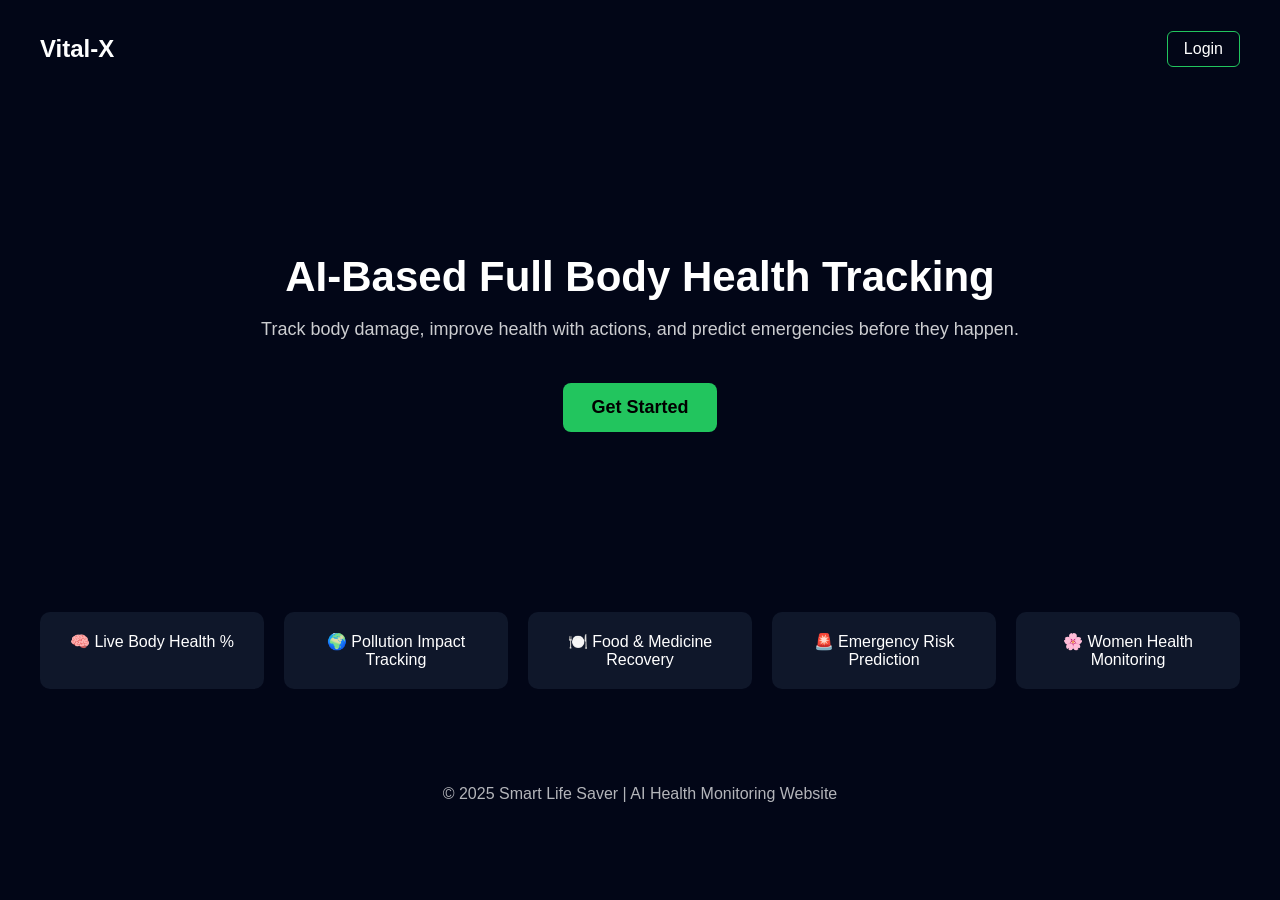
==== frontend/Index.html @ 6d6de203 "Structure" ====
<!DOCTYPE html>
<html lang="en">
<head>
    <meta charset="UTF-8">
    <title>VitalX</title>

    <!-- Global CSS -->
    <link rel="stylesheet" href="css/main.css">
    <!-- Landing Page CSS -->
    <link rel="stylesheet" href="landing/landing.css">
</head>
<body>

<!-- Navbar -->
<header class="navbar">
    <h2>Vital-X</h2>
    <a href="auth/login.html" class="btn">Login</a>
</header>

<!-- Hero Section -->
<section class="hero">
    <h1>AI-Based Full Body Health Tracking</h1>
    <p>
        Track body damage, improve health with actions,
        and predict emergencies before they happen.
    </p>

    <a href="auth/signup.html" class="btn-primary">
        Get Started
    </a>


</section>



<!-- Features Section -->
<section class="features">
    <div class="feature-card">🧠 Live Body Health %</div>
    <div class="feature-card">🌍 Pollution Impact Tracking</div>
    <div class="feature-card">🍽️ Food & Medicine Recovery</div>
    <div class="feature-card">🚨 Emergency Risk Prediction</div>
    <div class="feature-card">🌸 Women Health Monitoring</div>
</section>


<!-- Footer -->
<footer class="footer">
    <p>© 2025 Smart Life Saver | AI Health Monitoring Website</p>
</footer>

<!-- Landing JS -->
<script src="landing/landing.js"></script>
</body>
</html>
---- frontend/css/main.css ----
body {
    margin: 0;
    font-family: Arial, sans-serif;
    background: #020617;
    color: white;
}

a {
    text-decoration: none;
    color: white;
}

.navbar {
    display: flex;
    justify-content: space-between;
    align-items: center;
    padding: 15px 40px;
    background: #020617;
}

.btn {
    padding: 8px 16px;
    border: 1px solid #22c55e;
    border-radius: 6px;
}
---- frontend/landing/landing.css ----
/* Hero Section */
.hero {
    text-align: center;
    padding: 120px 20px;
}

.hero h1 {
    font-size: 42px;
    margin-bottom: 15px;
}

.hero p {
    font-size: 18px;
    opacity: 0.8;
}

/* Buttons */
.btn-primary {
    display: inline-block;
    margin-top: 25px;
    padding: 14px 28px;
    background: #22c55e;
    color: black;
    border-radius: 8px;
    font-size: 18px;
    font-weight: bold;
}

/* Features */
.features {
    display: grid;
    grid-template-columns: repeat(auto-fit, minmax(220px, 1fr));
    gap: 20px;
    padding: 60px 40px;
}

.feature-card {
    background: #0f172a;
    padding: 20px;
    text-align: center;
    border-radius: 10px;
    font-size: 16px;
}

/* Footer */
.footer {
    text-align: center;
    padding: 20px;
    background: #020617;
    opacity: 0.7;
}
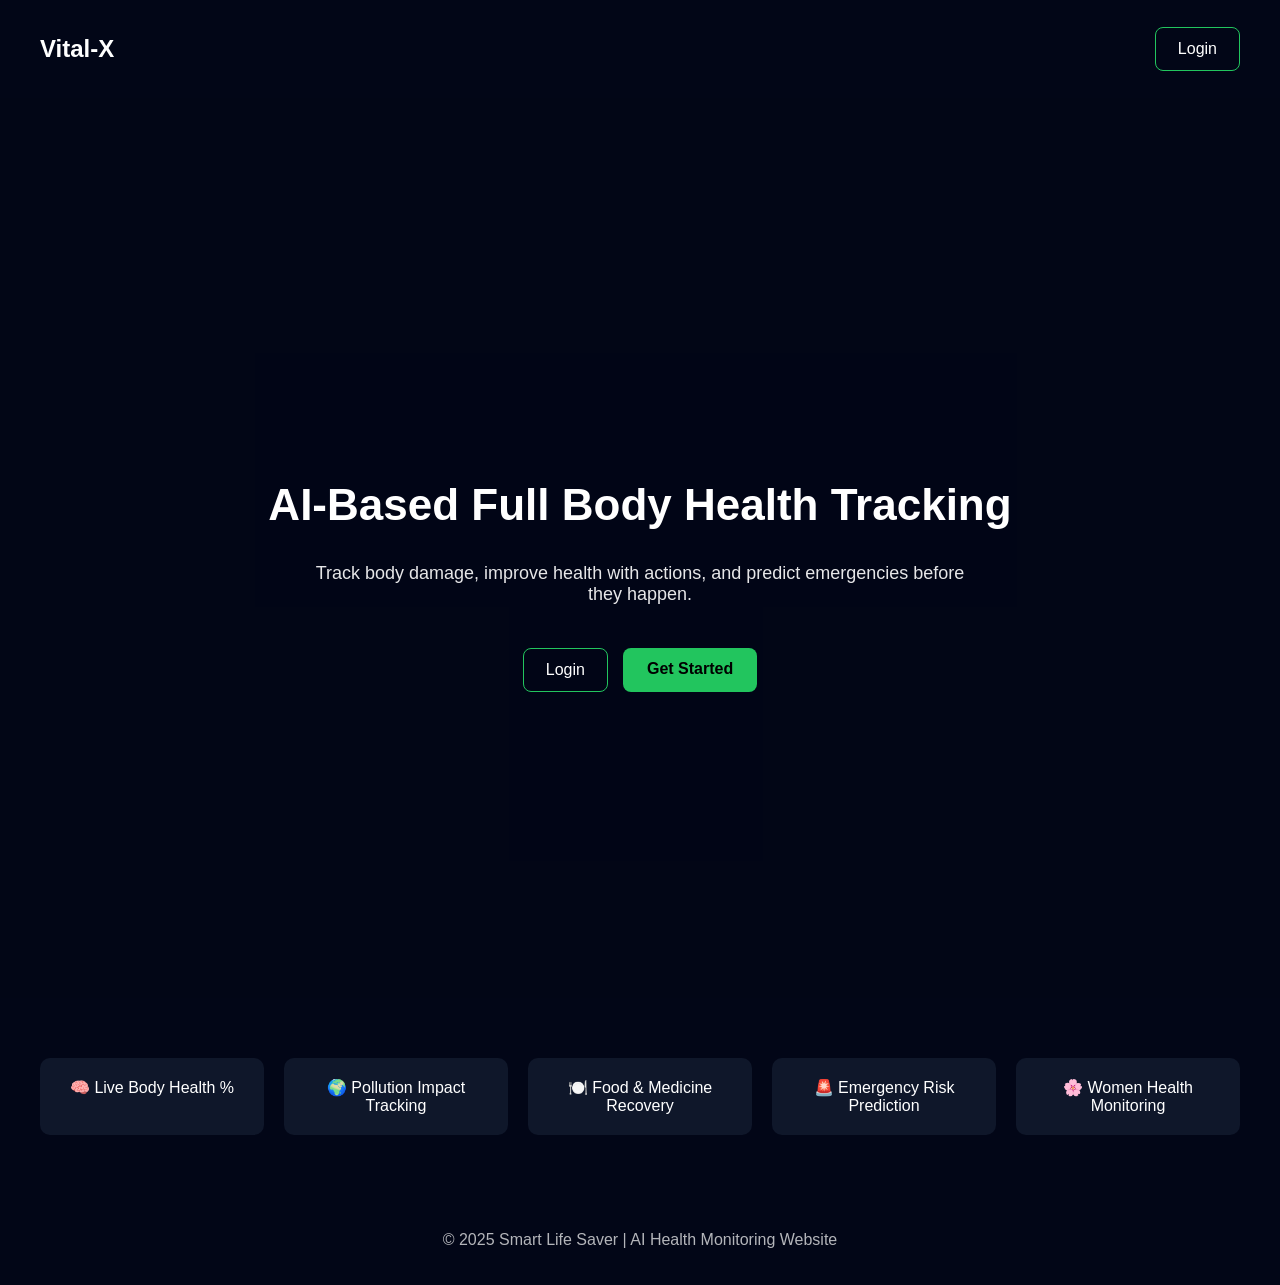
==== commit cc507c3a: "Landing Page" ====
--- a/frontend/Index.html
+++ b/frontend/Index.html
@@ -17,20 +17,32 @@
     <a href="auth/login.html" class="btn">Login</a>
 </header>
 
-<!-- Hero Section -->
-<section class="hero">
-    <h1>AI-Based Full Body Health Tracking</h1>
-    <p>
-        Track body damage, improve health with actions,
-        and predict emergencies before they happen.
-    </p>
+<!-- HERO SECTION WITH SPLINE -->
+<section class="hero-spline">
 
-    <a href="auth/signup.html" class="btn-primary">
-        Get Started
-    </a>
+    <!-- Spline Background -->
+    <iframe
+            class="spline-bg"
+            src="https://my.spline.design/visualicons-25cEmCKiCi3xwzirF8r3GmmT/"
+            frameborder="0">
+    </iframe>
 
+    <!-- Content on top -->
+    <div class="hero-content">
+        <h1>AI-Based Full Body Health Tracking</h1>
+        <p>
+            Track body damage, improve health with actions,
+            and predict emergencies before they happen.
+        </p>
+
+        <div class="hero-buttons">
+            <a href="auth/login.html" class="btn">Login</a>
+            <a href="auth/signup.html" class="btn-primary">Get Started</a>
+        </div>
+    </div>
 
 </section>
+
 
 
 
--- a/frontend/landing/landing.css
+++ b/frontend/landing/landing.css
@@ -1,30 +1,70 @@
-/* Hero Section */
-.hero {
-    text-align: center;
-    padding: 120px 20px;
+/* HERO SPLINE SECTION */
+.hero-spline {
+    position: relative;
+    width: 100%;
+    height: 100vh;
+    overflow: hidden;
 }
 
-.hero h1 {
-    font-size: 42px;
+/* Spline iframe */
+.spline-bg {
+    position: absolute;
+    inset: 0;
+    width: 100%;
+    height: 100%;
+    border: none;
+    z-index: 1;
+}
+
+/* Content overlay */
+.hero-content {
+    position: relative;
+    z-index: 2;
+    height: 100%;
+    display: flex;
+    flex-direction: column;
+    justify-content: center;
+    align-items: center;
+    text-align: center;
+    padding: 20px;
+
+    /* Dark overlay for readability */
+    background: rgba(2, 6, 23, 0.55);
+}
+
+.hero-content h1 {
+    font-size: 44px;
     margin-bottom: 15px;
 }
 
-.hero p {
+.hero-content p {
     font-size: 18px;
-    opacity: 0.8;
+    max-width: 650px;
+    opacity: 0.9;
+}
+
+.hero-buttons {
+    margin-top: 25px;
+    display: flex;
+    gap: 15px;
 }
 
 /* Buttons */
+.btn {
+    padding: 12px 22px;
+    border: 1px solid #22c55e;
+    border-radius: 8px;
+    color: white;
+}
+
 .btn-primary {
-    display: inline-block;
-    margin-top: 25px;
-    padding: 14px 28px;
+    padding: 12px 24px;
     background: #22c55e;
     color: black;
     border-radius: 8px;
-    font-size: 18px;
     font-weight: bold;
 }
+
 
 /* Features */
 .features {
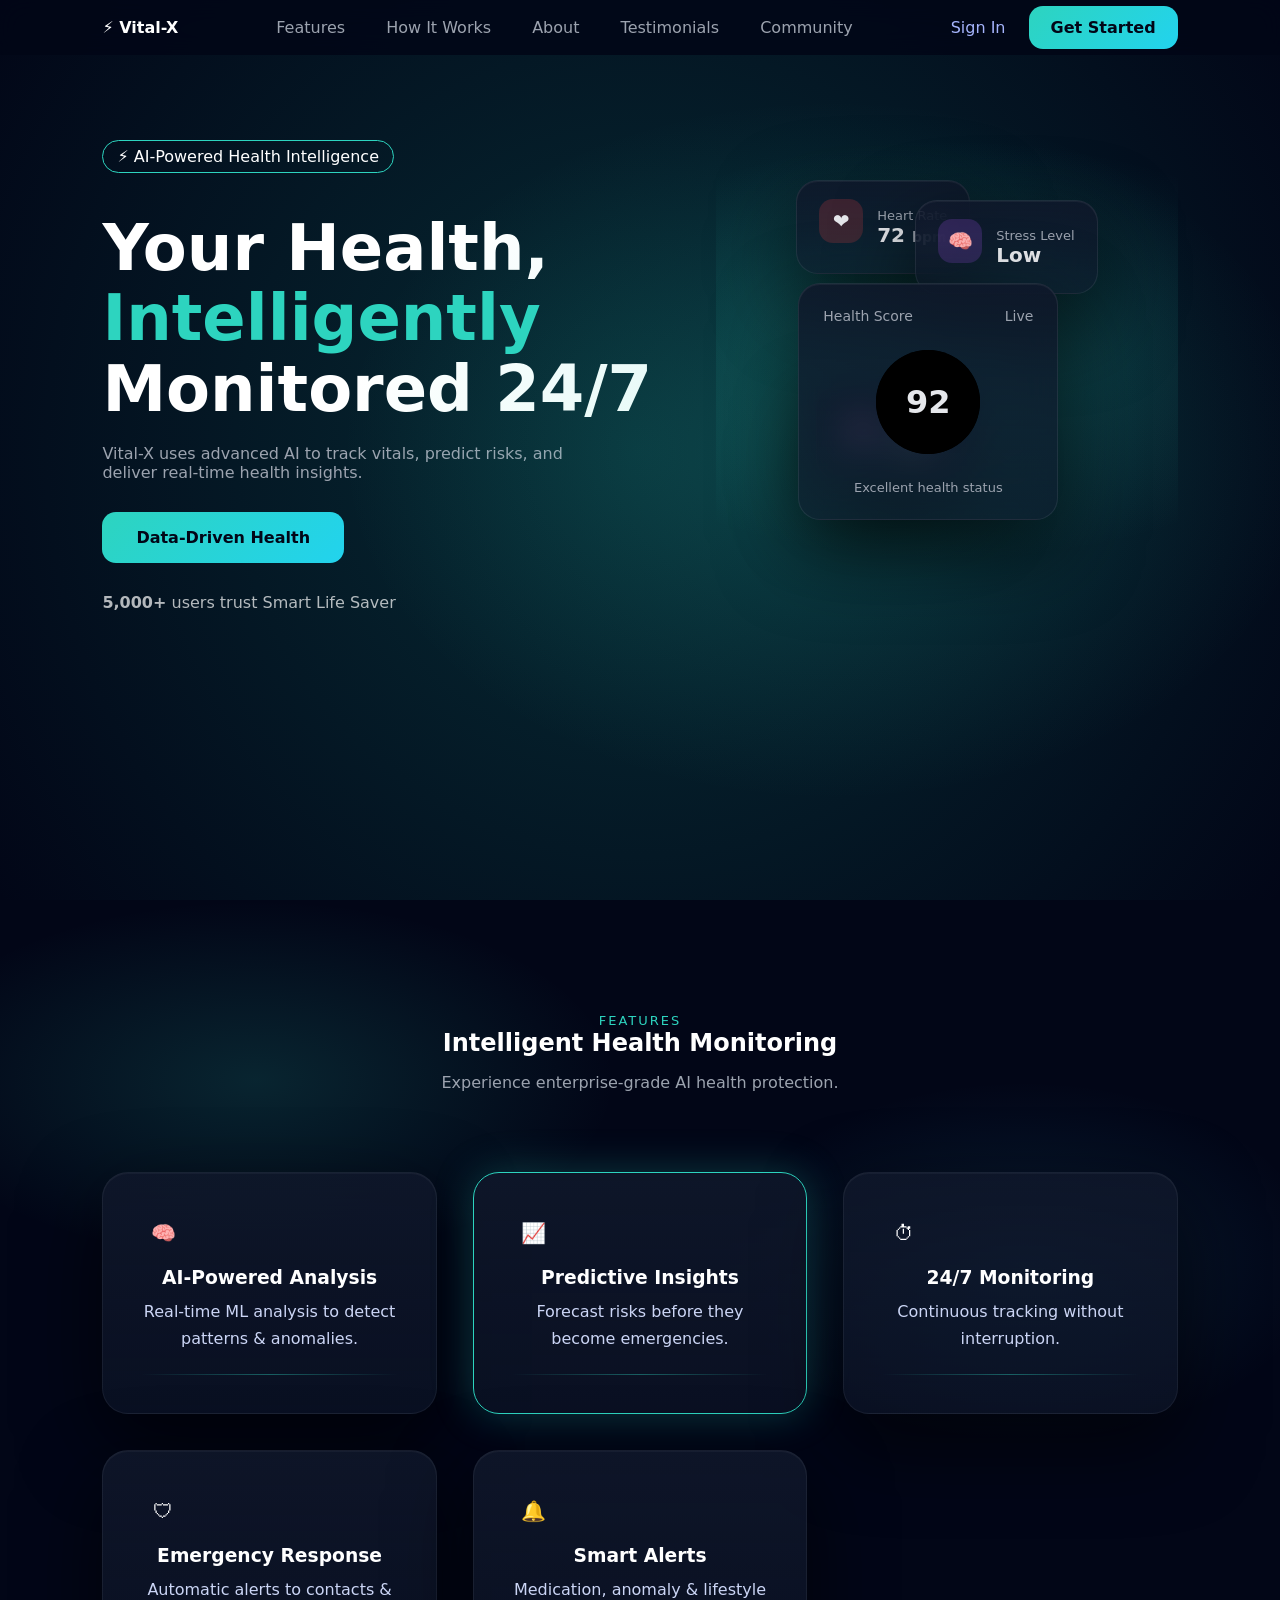
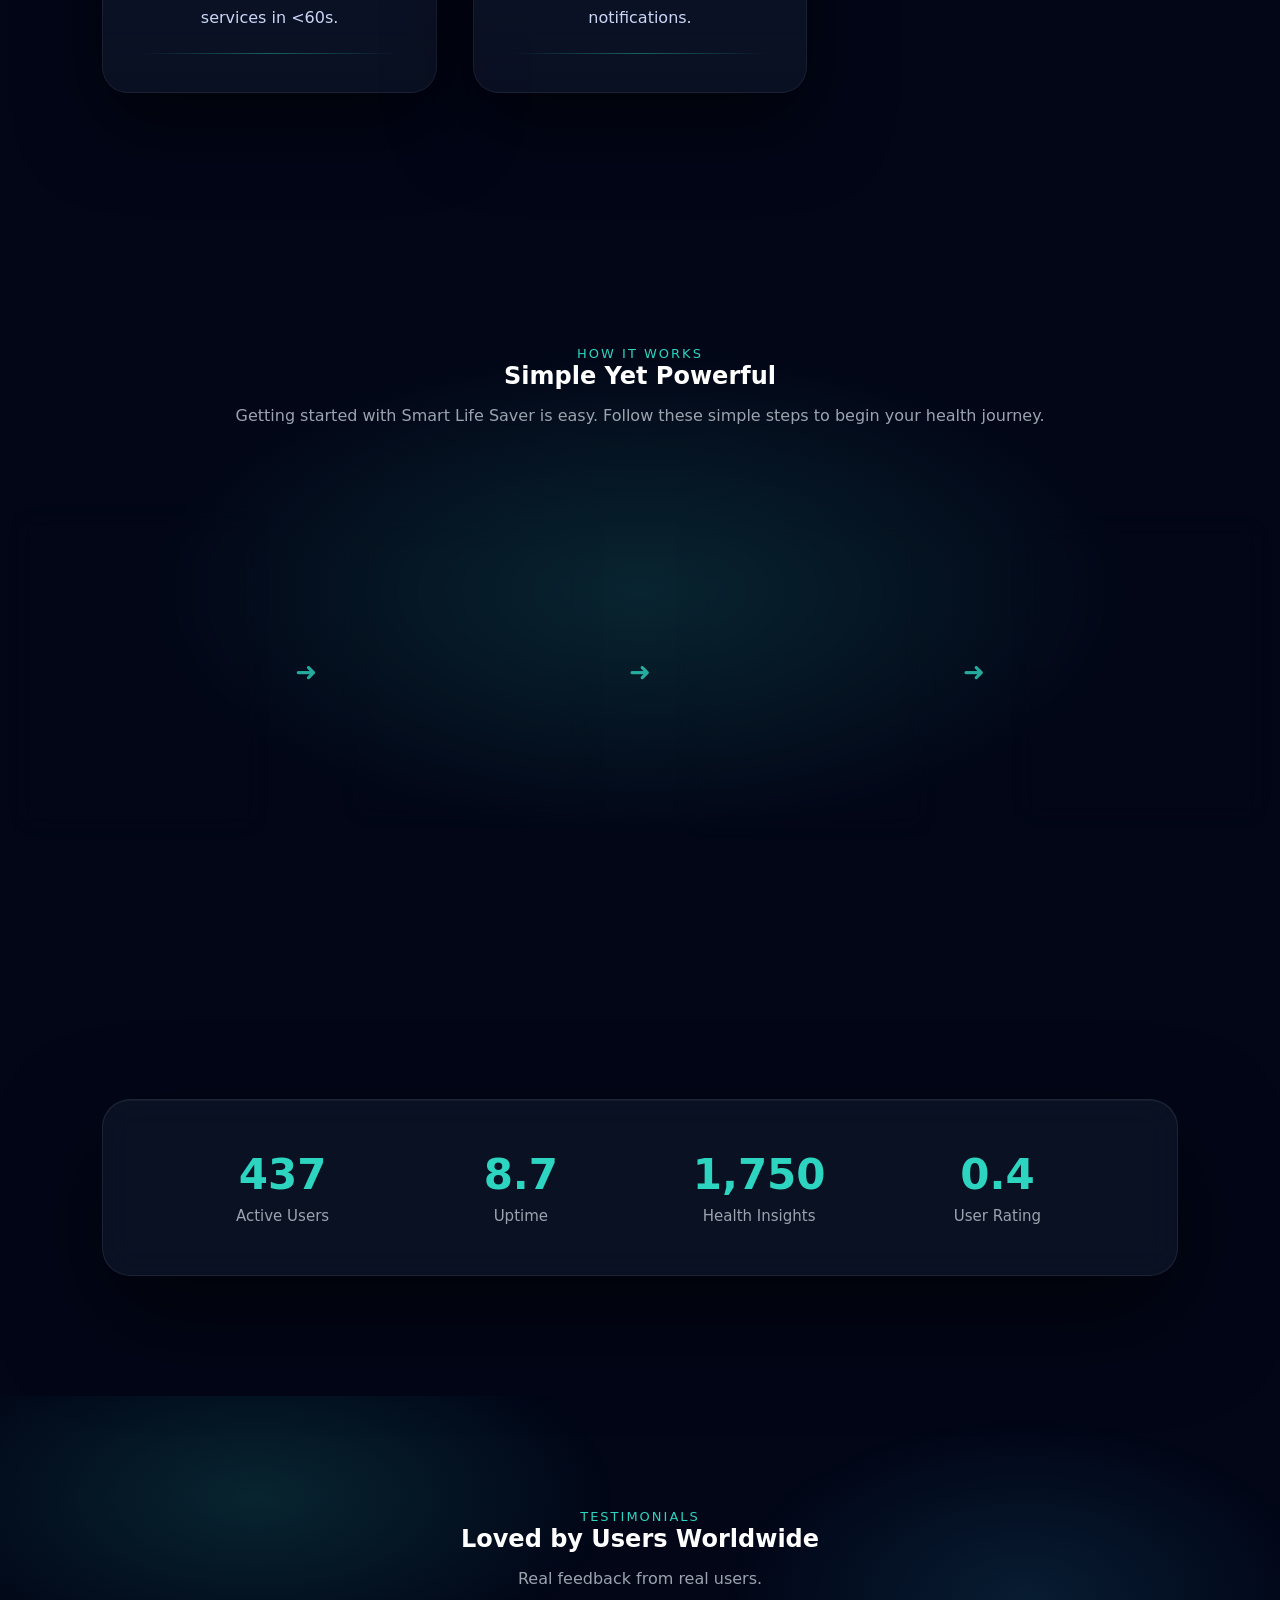
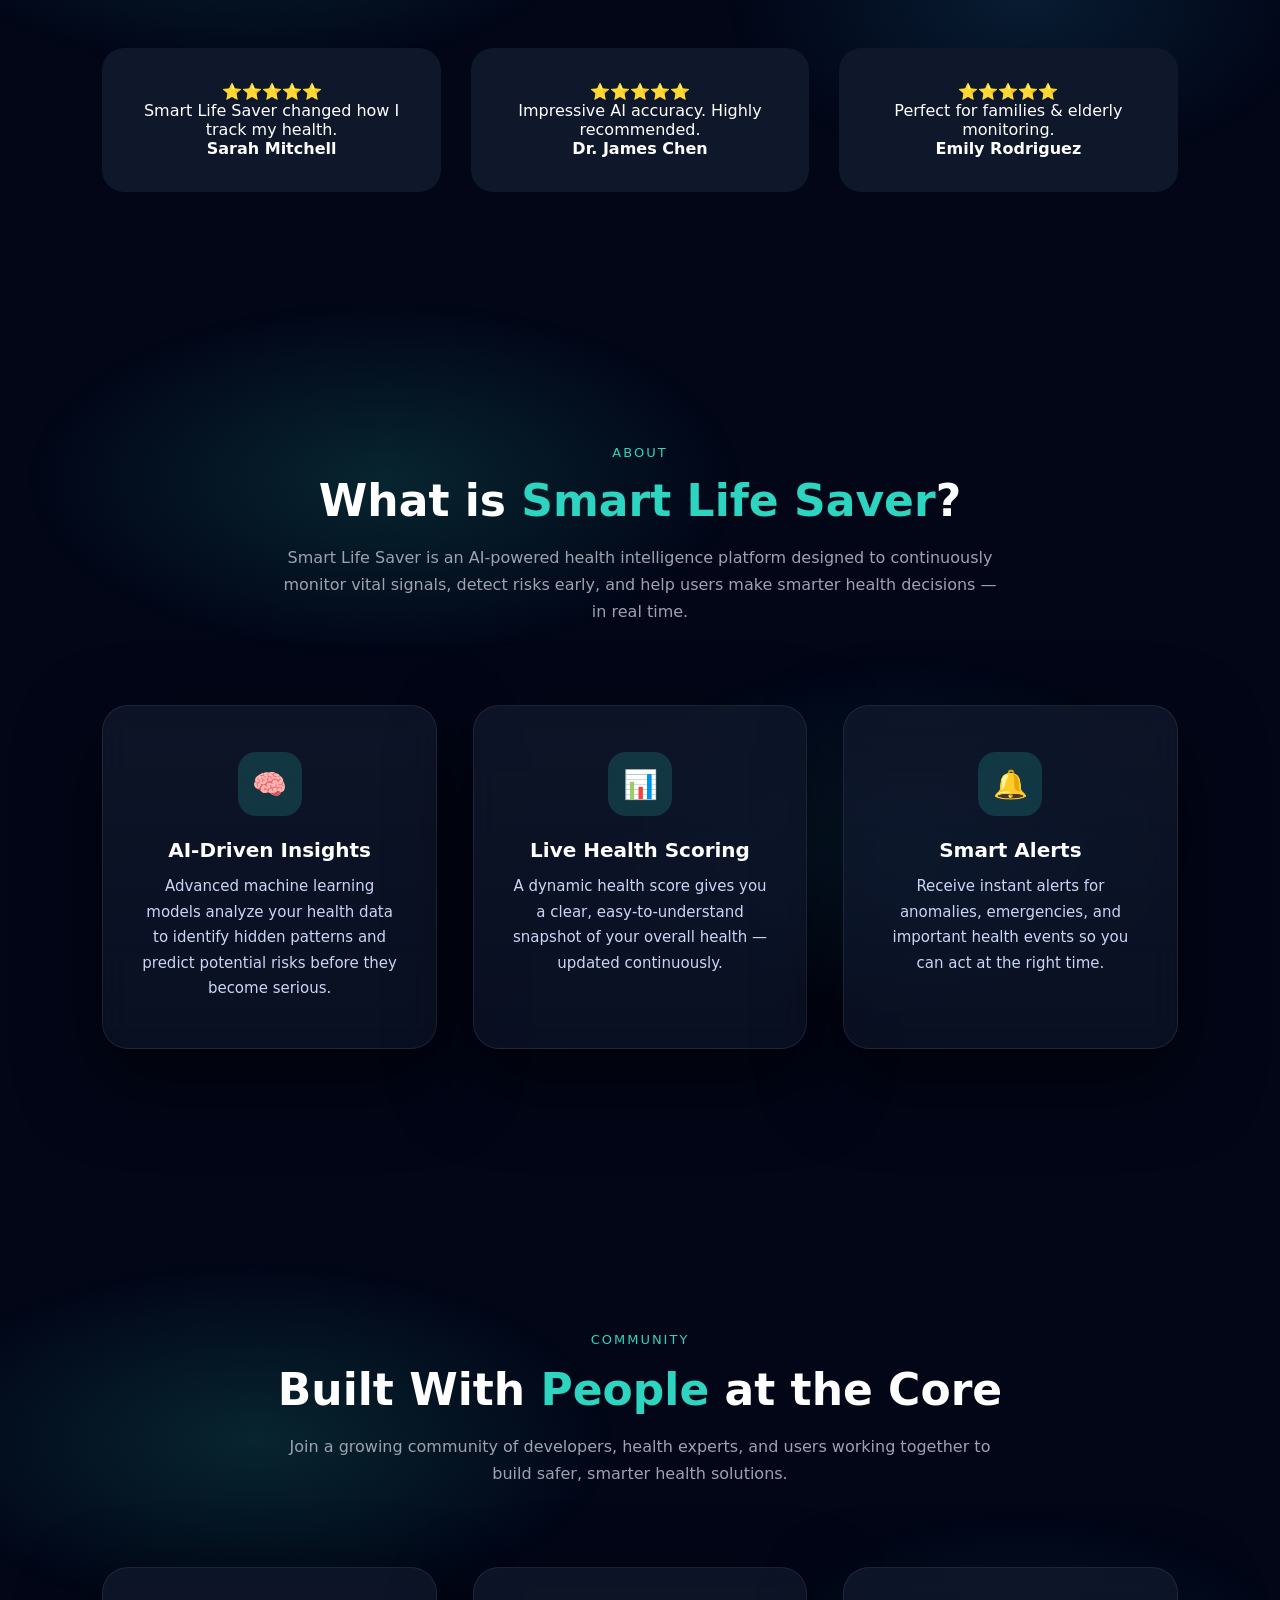
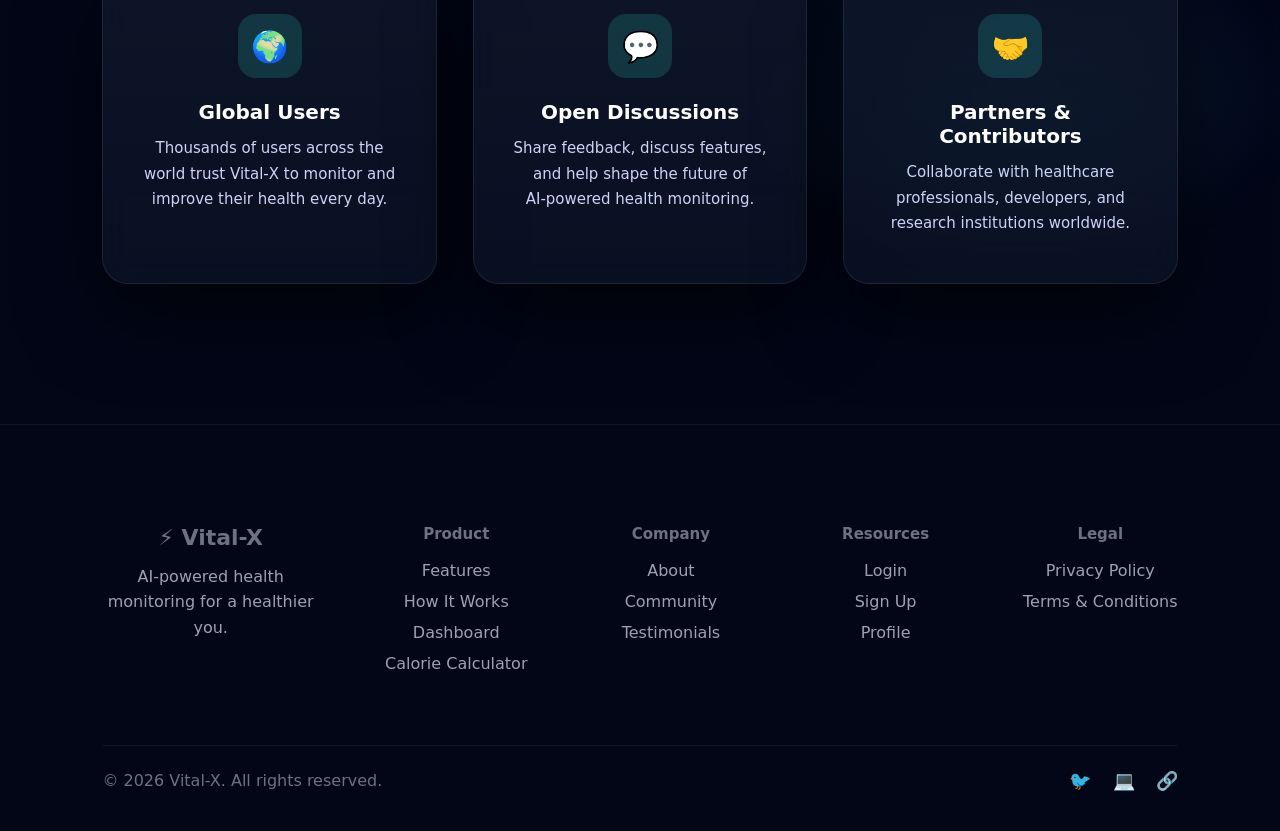
==== commit 3c2017af: "Updated Landing Page" ====
--- a/frontend/Index.html
+++ b/frontend/Index.html
@@ -1,67 +1,438 @@
 <!DOCTYPE html>
 <html lang="en">
 <head>
-    <meta charset="UTF-8">
-    <title>VitalX</title>
-
-    <!-- Global CSS -->
-    <link rel="stylesheet" href="css/main.css">
-    <!-- Landing Page CSS -->
-    <link rel="stylesheet" href="landing/landing.css">
+    <meta charset="UTF-8" />
+    <title>Smart Life Saver – Intelligent Health Monitoring</title>
+    <meta name="viewport" content="width=device-width, initial-scale=1.0" />
+    <link rel="stylesheet" href="landing/landing.css" />
 </head>
 <body>
 
-<!-- Navbar -->
+<!-- NAVBAR -->
 <header class="navbar">
-    <h2>Vital-X</h2>
-    <a href="auth/login.html" class="btn">Login</a>
+    <div class="nav-left">
+        <div class="logo">⚡ Vital-X</div>
+    </div>
+
+    <nav class="nav-center">
+        <a href="#features">Features</a>
+        <a href="#how">How It Works</a>
+        <a href="#about">About</a>
+        <a href="#testimonials">Testimonials</a>
+        <a href="#community">Community</a>
+    </nav>
+
+
+    <div class="nav-right">
+        <a href="auth/login.html" class="signin">Sign In</a>
+        <a href="/Smart-Life-Saver/frontend/auth/signup.html"
+           class="btn primary">
+            Get Started
+        </a>
+
+    </div>
 </header>
 
-<!-- HERO SECTION WITH SPLINE -->
-<section class="hero-spline">
-
-    <!-- Spline Background -->
-    <iframe
-            class="spline-bg"
-            src="https://my.spline.design/visualicons-25cEmCKiCi3xwzirF8r3GmmT/"
-            frameborder="0">
-    </iframe>
-
-    <!-- Content on top -->
-    <div class="hero-content">
-        <h1>AI-Based Full Body Health Tracking</h1>
+<!-- HERO -->
+<!-- HERO -->
+<section class="hero">
+
+    <!-- LEFT -->
+    <div class="hero-left">
+        <span class="pill">⚡ AI‑Powered Health Intelligence</span>
+
+        <h1>
+            Your Health,<br>
+            <span>Intelligently</span><br>
+            Monitored 24/7
+        </h1>
+
         <p>
-            Track body damage, improve health with actions,
-            and predict emergencies before they happen.
+            Vital-X uses advanced AI to track vitals,
+            predict risks, and deliver real‑time health insights.
         </p>
 
-        <div class="hero-buttons">
-            <a href="auth/login.html" class="btn">Login</a>
-            <a href="auth/signup.html" class="btn-primary">Get Started</a>
-        </div>
-    </div>
-
-</section>
-
-
-
-
-<!-- Features Section -->
-<section class="features">
-    <div class="feature-card">🧠 Live Body Health %</div>
-    <div class="feature-card">🌍 Pollution Impact Tracking</div>
-    <div class="feature-card">🍽️ Food & Medicine Recovery</div>
-    <div class="feature-card">🚨 Emergency Risk Prediction</div>
-    <div class="feature-card">🌸 Women Health Monitoring</div>
-</section>
-
-
-<!-- Footer -->
+        <div class="hero-cta">
+            <a href="/auth/signup.html"
+               class="btn primary big">
+                Data‑Driven Health
+            </a>
+        </div>
+
+        <div class="trust">
+            <strong>5,000+</strong> users trust Smart Life Saver
+        </div>
+    </div>
+
+    <!-- RIGHT -->
+    <div class="hero-right">
+        <div class="hero-visual">
+
+            <div class="health-cluster">
+
+                <!-- Heart -->
+                <div class="glass-card small heart draggable">
+                    <div class="icon heart">❤️</div>
+                    <div>
+                        <p class="label">Heart Rate</p>
+                        <h3>72 <span>bpm</span></h3>
+                    </div>
+                </div>
+
+                <!-- Stress -->
+                <div class="glass-card small stress draggable">
+                    <div class="icon brain">🧠</div>
+                    <div>
+                        <p class="label">Stress Level</p>
+                        <h3>Low</h3>
+                    </div>
+                </div>
+
+                <!-- SpO2 -->
+                <div class="glass-card small spo2 draggable">
+                    <div class="icon wave">💓</div>
+                    <div>
+                        <p class="label">SpO2</p>
+                        <h3>98 <span>%</span></h3>
+                    </div>
+                </div>
+
+                <!-- Score -->
+                <div class="glass-card large score draggable">
+                    <div class="score-header">
+                        <span>Health Score</span>
+                        <span class="live">Live</span>
+                    </div>
+
+                    <div class="ring-wrapper">
+                        <svg viewBox="0 0 120 120">
+                            <circle cx="60" cy="60" r="52" />
+                            <circle cx="60" cy="60" r="52" class="progress" />
+                        </svg>
+                        <div class="ring-text">92</div>
+                    </div>
+
+                    <p class="status">Excellent health status</p>
+                </div>
+
+            </div>
+        </div>
+    </div>
+
+</section>
+<!-- FEATURES -->
+<section class="section" id="features">
+    <span class="section-tag">FEATURES</span>
+    <h2>Intelligent Health Monitoring</h2>
+    <p class="section-sub">
+        Experience enterprise‑grade AI health protection.
+    </p>
+
+    <div class="features-grid">
+        <div class="feature-card">
+            <div class="icon">🧠</div>
+            <h3>AI‑Powered Analysis</h3>
+            <p>Real‑time ML analysis to detect patterns & anomalies.</p>
+        </div>
+
+        <div class="feature-card highlight">
+            <div class="icon">📈</div>
+            <h3>Predictive Insights</h3>
+            <p>Forecast risks before they become emergencies.</p>
+        </div>
+
+        <div class="feature-card">
+            <div class="icon">⏱</div>
+            <h3>24/7 Monitoring</h3>
+            <p>Continuous tracking without interruption.</p>
+        </div>
+
+        <div class="feature-card wide">
+            <div class="icon">🛡</div>
+            <h3>Emergency Response</h3>
+            <p>Automatic alerts to contacts & services in &lt;60s.</p>
+        </div>
+
+        <div class="feature-card wide">
+            <div class="icon">🔔</div>
+            <h3>Smart Alerts</h3>
+            <p>Medication, anomaly & lifestyle notifications.</p>
+        </div>
+    </div>
+</section>
+
+<!-- HOW IT WORKS -->
+<section class="how-it-works" id="how">
+    <span class="section-tag">HOW IT WORKS</span>
+    <h2>Simple Yet Powerful</h2>
+    <p class="section-sub">
+        Getting started with Smart Life Saver is easy.
+        Follow these simple steps to begin your health journey.
+    </p>
+
+    <div class="steps-container">
+
+        <!-- STEP 1 -->
+        <div class="step-card">
+            <div class="step-number">01</div>
+            <div class="step-icon">⌚</div>
+            <h3>Connect Your Devices</h3>
+            <p>
+                Link your smartwatch, fitness tracker, or any compatible
+                health device to start collecting real‑time health data.
+            </p>
+        </div>
+
+        <!-- STEP 2 -->
+        <div class="step-arrow">➜</div>
+
+        <div class="step-card">
+            <div class="step-number">02</div>
+            <div class="step-icon">🧠</div>
+            <h3>AI Analyzes Data</h3>
+            <p>
+                Our AI processes your health metrics continuously,
+                identifying patterns, anomalies, and potential risks.
+            </p>
+        </div>
+
+        <!-- STEP 3 -->
+        <div class="step-arrow">➜</div>
+
+        <div class="step-card">
+            <div class="step-number">03</div>
+            <div class="step-icon">📊</div>
+            <h3>Get Personalized Insights</h3>
+            <p>
+                Receive tailored recommendations, scores, and actionable
+                insights based on your unique health profile.
+            </p>
+        </div>
+
+        <!-- STEP 4 -->
+        <div class="step-arrow">➜</div>
+
+        <div class="step-card">
+            <div class="step-number">04</div>
+            <div class="step-icon">🔔</div>
+            <h3>Stay Informed</h3>
+            <p>
+                Get instant alerts for anomalies, emergency triggers,
+                medication reminders, and regular health reports.
+            </p>
+        </div>
+
+    </div>
+</section>
+
+<!-- STATS SECTION -->
+<section class="stats-section">
+    <div class="stats-glass">
+
+        <div class="stat-item">
+            <h3 data-count="5000">0</h3>
+            <p>Active Users</p>
+        </div>
+
+        <div class="stat-item">
+            <h3 data-count="99.9">0</h3>
+            <p>Uptime</p>
+        </div>
+
+        <div class="stat-item">
+            <h3 data-count="20000">0</h3>
+            <p>Health Insights</p>
+        </div>
+
+        <div class="stat-item">
+            <h3 data-count="4.6">0</h3>
+            <p>User Rating</p>
+        </div>
+
+    </div>
+</section>
+
+
+<!-- TESTIMONIALS -->
+<section class="section" id="testimonials">
+    <span class="section-tag">TESTIMONIALS</span>
+    <h2>Loved by Users Worldwide</h2>
+    <p class="section-sub">
+        Real feedback from real users.
+    </p>
+
+    <div class="testimonial-grid">
+        <div class="testimonial">
+            ⭐⭐⭐⭐⭐
+            <p>Smart Life Saver changed how I track my health.</p>
+            <b>Sarah Mitchell</b>
+        </div>
+
+        <div class="testimonial">
+            ⭐⭐⭐⭐⭐
+            <p>Impressive AI accuracy. Highly recommended.</p>
+            <b>Dr. James Chen</b>
+        </div>
+
+        <div class="testimonial">
+            ⭐⭐⭐⭐⭐
+            <p>Perfect for families & elderly monitoring.</p>
+            <b>Emily Rodriguez</b>
+        </div>
+    </div>
+</section>
+
+<section class="about-section" id="about">
+
+    <span class="section-tag">ABOUT</span>
+    <h2>
+        What is <span>Smart Life Saver</span>?
+    </h2>
+
+    <p class="about-intro">
+        Smart Life Saver is an AI‑powered health intelligence platform designed to
+        continuously monitor vital signals, detect risks early, and help users
+        make smarter health decisions — in real time.
+    </p>
+
+    <div class="about-grid">
+
+        <div class="about-card">
+            <div class="about-icon">🧠</div>
+            <h3>AI‑Driven Insights</h3>
+            <p>
+                Advanced machine learning models analyze your health data to identify
+                hidden patterns and predict potential risks before they become serious.
+            </p>
+        </div>
+
+        <div class="about-card">
+            <div class="about-icon">📊</div>
+            <h3>Live Health Scoring</h3>
+            <p>
+                A dynamic health score gives you a clear, easy‑to‑understand snapshot
+                of your overall health — updated continuously.
+            </p>
+        </div>
+
+        <div class="about-card">
+            <div class="about-icon">🔔</div>
+            <h3>Smart Alerts</h3>
+            <p>
+                Receive instant alerts for anomalies, emergencies, and important
+                health events so you can act at the right time.
+            </p>
+        </div>
+
+    </div>
+
+</section>
+
+<section class="community-section" id="community">
+
+    <span class="section-tag">COMMUNITY</span>
+    <h2>
+        Built With <span>People</span> at the Core
+    </h2>
+
+    <p class="community-intro">
+        Join a growing community of developers, health experts, and users
+        working together to build safer, smarter health solutions.
+    </p>
+
+    <div class="community-grid">
+
+        <div class="community-card">
+            <div class="community-icon">🌍</div>
+            <h3>Global Users</h3>
+            <p>
+                Thousands of users across the world trust Vital‑X to monitor
+                and improve their health every day.
+            </p>
+        </div>
+
+        <div class="community-card">
+            <div class="community-icon">💬</div>
+            <h3>Open Discussions</h3>
+            <p>
+                Share feedback, discuss features, and help shape the future
+                of AI‑powered health monitoring.
+            </p>
+        </div>
+
+        <div class="community-card">
+            <div class="community-icon">🤝</div>
+            <h3>Partners & Contributors</h3>
+            <p>
+                Collaborate with healthcare professionals, developers,
+                and research institutions worldwide.
+            </p>
+        </div>
+
+    </div>
+
+</section>
+
+
 <footer class="footer">
-    <p>© 2025 Smart Life Saver | AI Health Monitoring Website</p>
+
+    <div class="footer-grid">
+
+        <!-- BRAND -->
+        <div class="footer-brand">
+            <div class="footer-logo">⚡ Vital-X</div>
+            <p>
+                AI‑powered health monitoring for a healthier you.
+            </p>
+        </div>
+
+        <!-- PRODUCT -->
+        <div class="footer-col">
+            <h4>Product</h4>
+            <a href="#features">Features</a>
+            <a href="#how">How It Works</a>
+            <a href="dashboard.html">Dashboard</a>
+            <a href="calorie-calculator.html">Calorie Calculator</a>
+        </div>
+
+        <!-- COMPANY -->
+        <div class="footer-col">
+            <h4>Company</h4>
+            <a href="#about">About</a>
+            <a href="#community">Community</a>
+            <a href="#testimonials">Testimonials</a>
+        </div>
+
+        <!-- RESOURCES -->
+        <div class="footer-col">
+            <h4>Resources</h4>
+            <a href="auth/login.html">Login</a>
+            <a href="auth/signup.html">Sign Up</a>
+            <a href="profile.html">Profile</a>
+        </div>
+
+        <!-- LEGAL -->
+        <div class="footer-col">
+            <h4>Legal</h4>
+            <a href="#">Privacy Policy</a>
+            <a href="#">Terms & Conditions</a>
+        </div>
+
+    </div>
+
+    <div class="footer-bottom">
+        <span>© 2026 Vital-X. All rights reserved.</span>
+
+        <div class="socials">
+            <a href="#">🐦</a>
+            <a href="#">💻</a>
+            <a href="#">🔗</a>
+        </div>
+    </div>
+
 </footer>
 
-<!-- Landing JS -->
+
 <script src="landing/landing.js"></script>
 </body>
-</html>+</html>
--- a/frontend/landing/landing.css
+++ b/frontend/landing/landing.css
@@ -1,91 +1,911 @@
-/* HERO SPLINE SECTION */
-.hero-spline {
-    position: relative;
-    width: 100%;
-    height: 100vh;
+* { margin:0; padding:0; box-sizing:border-box; font-family:Inter, system-ui; }
+body { background:#020617; color:#fff; }
+
+/* NAVBAR */
+.navbar {
+    position:fixed; top:0; width:100%;
+    display:flex; justify-content:space-between; align-items:center;
+    padding:18px 8%;
+    background:rgba(2,6,23,.85);
+    backdrop-filter:blur(12px);
+    z-index:100;
+}
+.logo { font-weight:700; }
+.nav-center a {
+    margin:0 18px; color:#9ca3af; text-decoration:none;
+}
+.nav-center a:hover { color:#2dd4bf; }
+.signin { color:#a5b4fc; margin-right:18px; text-decoration:none; }
+
+.btn {
+    padding:12px 22px;
+    border-radius:14px;
+    text-decoration:none;
+    font-weight:600;
+}
+.btn.primary {
+    background:linear-gradient(135deg,#2dd4bf,#22d3ee);
+    color:#020617;
+}
+.btn.ghost {
+    border:1px solid #2dd4bf;
+    color:#2dd4bf;
+}
+.btn.big { padding:16px 34px; }
+
+/* HERO */
+.hero {
+    min-height:100vh;
+    padding:140px 8% 80px;
+    display:grid;
+    grid-template-columns:1.2fr 1fr;
+    gap:60px;
+    background:radial-gradient(circle at center,#0f766e55,transparent);
+}
+.pill {
+    display:inline-block;
+    padding:6px 14px;
+    border:1px solid #2dd4bf;
+    border-radius:999px;
+    margin-bottom:20px;
+}
+.hero h1 {
+    font-size:64px;
+    line-height:1.1;
+    margin:20px 0;
+}
+.hero h1 span { color:#2dd4bf; }
+.hero p { color:#9ca3af; max-width:520px; }
+.hero-cta { margin:30px 0; display:flex; gap:18px; }
+.trust { opacity:.7; }
+
+/* FLOAT CARDS */
+.hero-right { position:relative; }
+.float-card {
+    position:absolute;
+    background:#0f172a;
+    padding:18px 22px;
+    border-radius:18px;
+    box-shadow:0 30px 80px rgba(0,0,0,.6);
+}
+.heart { top:40px; left:40px; }
+.stress { top:160px; right:20px; }
+.score {
+    bottom:40px; right:80px;
+    text-align:center;
+}
+.ring {
+    width:90px; height:90px;
+    border-radius:50%;
+    border:6px solid #2dd4bf;
+    display:flex; align-items:center; justify-content:center;
+    margin:12px auto;
+    font-size:26px;
+}
+
+/* SECTIONS */
+.section { padding:140px 8%; text-align:center; }
+.section-tag { color:#2dd4bf; letter-spacing:2px; font-size:13px; }
+.section-sub { color:#9ca3af; margin:16px 0 60px; }
+.section.dark { background:#020617; }
+
+/* FEATURES */
+.features-grid {
+    display: grid;
+    grid-template-columns: repeat(3, 1fr);
+    gap: 36px;
+    margin-top: 80px;
+}
+
+.feature-card {
+    background: linear-gradient(
+            180deg,
+            rgba(15,23,42,0.9),
+            rgba(15,23,42,0.6)
+    );
+    padding: 38px;
+    border-radius: 26px;
+    border: 1px solid rgba(255,255,255,0.06);
+    box-shadow:
+            0 30px 80px rgba(0,0,0,0.6),
+            inset 0 1px 0 rgba(255,255,255,0.04);
+}
+
+.feature-card p {
+    margin-top: 10px;
+    line-height: 1.7;
+    color: #cbd5f5;
+}
+.feature-card::after {
+    content: "";
+    display: block;
+    height: 1px;
+    margin-top: 22px;
+    background: linear-gradient(
+            to right,
+            transparent,
+            rgba(45,212,191,0.4),
+            transparent
+    );
+}
+
+.feature-card.highlight {
+    border:1px solid #2dd4bf;
+    box-shadow:0 0 40px rgba(45,212,191,.25);
+}
+.feature-card.wide { grid-column:span 0; }
+.icon { font-size:26px; margin-bottom:12px; }
+
+/* STEPS */
+.steps {
+    display:grid;
+    grid-template-columns:repeat(4,1fr);
+    gap:30px;
+}
+.step {
+    background:#0f172a;
+    padding:40px;
+    border-radius:22px;
+}
+
+/* TESTIMONIALS */
+.testimonial-grid {
+    display:grid;
+    grid-template-columns:repeat(3,1fr);
+    gap:30px;
+}
+.testimonial {
+    background:#0f172a;
+    padding:34px;
+    border-radius:22px;
+}
+
+/* FINAL CTA */
+.final-cta {
+    padding:160px 8%;
+    text-align:center;
+    background:radial-gradient(circle at center,#0f766e55,transparent);
+}
+.final-cta h2 { font-size:44px; }
+.final-cta span { color:#2dd4bf; }
+.final-cta p { color:#9ca3af; margin:14px 0 30px; }
+
+/* FOOTER */
+.footer {
+    padding:50px 0;
+    text-align:center;
+    color:#6b7280;
+}
+.section {
+    position: relative;
+    padding: 110px 8%;
     overflow: hidden;
 }
 
-/* Spline iframe */
-.spline-bg {
+/* background glow layer */
+.section::before {
+    content: "";
     position: absolute;
     inset: 0;
+    background:
+            radial-gradient(600px 300px at 20% 20%, rgba(45,212,191,0.15), transparent 60%),
+            radial-gradient(500px 300px at 80% 40%, rgba(56,189,248,0.12), transparent 60%);
+    z-index: 0;
+}
+
+.section > * {
+    position: relative;
+    z-index: 1;
+}
+.steps-wrapper {
+    margin-top: 80px;
+    padding: 60px;
+    border-radius: 32px;
+    background: linear-gradient(
+            135deg,
+            rgba(15,23,42,0.9),
+            rgba(2,6,23,0.9)
+    );
+    border: 1px solid rgba(255,255,255,0.05);
+}
+
+.steps {
+    display: grid;
+    grid-template-columns: repeat(4, 1fr);
+    gap: 32px;
+}
+.step {
+    padding: 42px 30px;
+    border-radius: 22px;
+    background: rgba(15,23,42,0.8);
+    text-align: center;
+    font-weight: 600;
+    box-shadow: inset 0 0 0 1px rgba(255,255,255,0.04);
+}
+/* ================= HOW IT WORKS ================= */
+
+.how-it-works {
+    padding: 140px 8%;
+    text-align: center;
+    position: relative;
+    background: radial-gradient(
+            700px 350px at center,
+            rgba(45,212,191,0.15),
+            transparent 70%
+    );
+}
+
+.steps-container {
+    margin-top: 80px;
+    display: grid;
+    grid-template-columns: repeat(7, auto);
+    align-items: center;
+    justify-content: center;
+    gap: 26px;
+}
+
+/* STEP CARD */
+.step-card {
+    width: 260px;
+    padding: 42px 30px;
+    background: rgba(15, 23, 42, 0.75);
+    backdrop-filter: blur(16px);
+    border-radius: 26px;
+    border: 1px solid rgba(255,255,255,0.08);
+    box-shadow:
+            0 30px 80px rgba(0,0,0,0.6),
+            inset 0 1px 0 rgba(255,255,255,0.05);
+    text-align: center;
+    position: relative;
+}
+
+.step-number {
+    position: absolute;
+    top: -14px;
+    left: 50%;
+    transform: translateX(-50%);
+    background: rgba(2,6,23,0.9);
+    border: 1px solid #2dd4bf;
+    color: #2dd4bf;
+    width: 36px;
+    height: 36px;
+    border-radius: 50%;
+    display: flex;
+    align-items: center;
+    justify-content: center;
+    font-size: 13px;
+    font-weight: 700;
+}
+
+.step-icon {
+    width: 56px;
+    height: 56px;
+    margin: 10px auto 18px;
+    border-radius: 16px;
+    background: rgba(45,212,191,0.15);
+    display: flex;
+    align-items: center;
+    justify-content: center;
+    font-size: 26px;
+}
+
+.step-card h3 {
+    font-size: 18px;
+    margin-bottom: 10px;
+}
+
+.step-card p {
+    font-size: 14px;
+    line-height: 1.6;
+    color: #cbd5f5;
+}
+
+/* ARROWS BETWEEN STEPS */
+.step-arrow {
+    font-size: 26px;
+    color: #2dd4bf;
+    opacity: 0.8;
+}
+
+/* RESPONSIVE */
+@media (max-width: 1100px) {
+    .steps-container {
+        grid-template-columns: 1fr;
+        gap: 40px;
+    }
+    .step-arrow {
+        display: none;
+    }
+}
+/* ================= STATS SECTION ================= */
+
+.stats-section {
+    padding: 120px 8%;
+    display: flex;
+    justify-content: center;
+}
+
+.stats-glass {
     width: 100%;
-    height: 100%;
-    border: none;
+    max-width: 1200px;
+    padding: 50px 60px;
+    border-radius: 28px;
+
+    background: rgba(15, 23, 42, 0.65);
+    backdrop-filter: blur(18px);
+    -webkit-backdrop-filter: blur(18px);
+
+    border: 1px solid rgba(255, 255, 255, 0.08);
+    box-shadow:
+            0 40px 100px rgba(0, 0, 0, 0.6),
+            inset 0 1px 0 rgba(255, 255, 255, 0.05);
+
+    display: grid;
+    grid-template-columns: repeat(4, 1fr);
+    text-align: center;
+}
+
+/* STAT ITEM */
+.stat-item h3 {
+    font-size: 42px;
+    font-weight: 700;
+    color: #2dd4bf;
+    margin-bottom: 8px;
+}
+
+.stat-item p {
+    font-size: 15px;
+    color: #9ca3af;
+}
+
+/* RESPONSIVE */
+@media (max-width: 900px) {
+    .stats-glass {
+        grid-template-columns: repeat(2, 1fr);
+        gap: 40px;
+    }
+}
+/* ===== BACKGROUND AREA ===== */
+.health-cluster {
+    position: relative;
+    height: 420px;
+    background: radial-gradient(
+            600px 300px at center,
+            rgba(45,212,191,0.18),
+            transparent 70%
+    );
+}
+
+/* ===== GLASS CARD BASE ===== */
+.glass-card {
+    position: absolute;
+    background: rgba(15, 23, 42, 0.55);
+    backdrop-filter: blur(18px);
+    -webkit-backdrop-filter: blur(18px);
+    border: 1px solid rgba(255,255,255,0.08);
+    border-radius: 22px;
+    padding: 18px 22px;
+    box-shadow:
+            0 30px 80px rgba(0,0,0,0.6),
+            inset 0 1px 0 rgba(255,255,255,0.05);
+    color: #e5e7eb;
+}
+
+/* ===== SMALL CARDS ===== */
+.glass-card.small {
+    display: flex;
+    gap: 14px;
+    align-items: center;
+}
+
+.label {
+    font-size: 13px;
+    color: #9ca3af;
+}
+
+.glass-card h3 {
+    font-size: 20px;
+}
+
+.glass-card span {
+    font-size: 14px;
+    color: #9ca3af;
+}
+
+/* ICON */
+.icon {
+    width: 44px;
+    height: 44px;
+    border-radius: 14px;
+    display: flex;
+    align-items: center;
+    justify-content: center;
+    font-size: 20px;
+}
+
+.icon.heart { background: rgba(239,68,68,0.2); }
+.icon.brain { background: rgba(168,85,247,0.2); }
+.icon.wave  { background: rgba(56,189,248,0.2); }
+
+/* ===== POSITIONING (MATCH IMAGE) ===== */
+.heart  { top: 40px; left: 80px; }
+.stress { top: 60px; right: 80px; }
+.spo2   { bottom: 80px; left: 100px; }
+
+/* ===== HEALTH SCORE CARD ===== */
+.glass-card.large {
+    width: 260px;
+    padding: 24px;
+    bottom: 40px;
+    right: 120px;
+}
+
+.score-header {
+    display: flex;
+    justify-content: space-between;
+    font-size: 14px;
+    color: #9ca3af;
+}
+
+.live {
+    color: #2dd4bf;
+}
+
+/* ===== RING ===== */
+.ring-wrapper {
+    position: relative;
+    width: 120px;
+    height: 120px;
+    margin: 18px auto;
+}
+
+.ring {
+    width: 120px;
+    height: 120px;
+}
+
+.ring circle {
+    fill: none;
+    stroke-width: 8;
+    stroke: rgba(255,255,255,0.08);
+}
+
+.ring .progress {
+    stroke: #2dd4bf;
+    stroke-dasharray: 327;
+    stroke-dashoffset: 50;
+    stroke-linecap: round;
+    transform: rotate(-90deg);
+    transform-origin: center;
+}
+
+.ring-text {
+    position: absolute;
+    inset: 0;
+    display: flex;
+    align-items: center;
+    justify-content: center;
+    font-size: 32px;
+    font-weight: 700;
+}
+
+.status {
+    text-align: center;
+    font-size: 13px;
+    color: #9ca3af;
+}
+/* HERO VISUAL CONTAINER */
+.hero-visual {
+    position: relative;
+    width: 100%;
+    height: 520px;
+}
+
+/* FLOATING CLUSTER */
+.health-cluster {
+    position: absolute;
+    inset: 0;
+    animation: slowFloat 10s ease-in-out infinite;
+}
+
+/* INDIVIDUAL CARD FLOAT (DEPTH) */
+.glass-card {
+    animation: cardFloat 6s ease-in-out infinite;
+}
+
+.glass-card.heart {
+    animation-delay: 0s;
+}
+.glass-card.stress {
+    animation-delay: 1.5s;
+}
+.glass-card.spo2 {
+    animation-delay: 3s;
+}
+.glass-card.score {
+    animation-delay: 0.8s;
+}
+
+/* WHOLE CLUSTER FLOAT */
+@keyframes slowFloat {
+    0%   { transform: translateY(0px); }
+    50%  { transform: translateY(-14px); }
+    100% { transform: translateY(0px); }
+}
+
+/* INDIVIDUAL CARD MICRO FLOAT */
+@keyframes cardFloat {
+    0%   { transform: translateY(0px); }
+    50%  { transform: translateY(-10px); }
+    100% { transform: translateY(0px); }
+}
+/* ================= GLOBAL CARD HOVER ================= */
+
+/* Apply to ALL cards */
+.glass-card,
+.feature-card,
+.step-card,
+.testimonial,
+.stat-item,
+.card {
+    transition:
+            transform 0.35s ease,
+            box-shadow 0.35s ease,
+            border-color 0.35s ease;
+}
+
+/* Hover effect */
+.glass-card:hover,
+.feature-card:hover,
+.step-card:hover,
+.testimonial:hover,
+.stat-item:hover,
+.card:hover {
+    transform: scale(1.05) translateY(-6px);
+    box-shadow:
+            0 40px 120px rgba(0, 0, 0, 0.75),
+            0 0 0 1px rgba(45, 212, 191, 0.35);
+    border-color: rgba(45, 212, 191, 0.6);
+    z-index: 5;
+}
+.hero,
+.section,
+.steps-container,
+.features-grid,
+.testimonial-grid {
+    overflow: visible;
+}
+.hero .glass-card:hover {
+    transform: scale(1.08) translateY(-10px);
+}
+/* ================= DRAGGABLE CARDS ================= */
+
+.draggable {
+    cursor: grab;
+    transition:
+            transform 0.6s cubic-bezier(0.22, 1, 0.36, 1),
+            box-shadow 0.4s ease;
+}
+
+/* While dragging */
+.draggable.dragging {
+    cursor: grabbing;
+    transition: none;
+    z-index: 20;
+    box-shadow:
+            0 60px 160px rgba(0,0,0,0.8),
+            0 0 80px rgba(45,212,191,0.35);
+}
+
+/* ===== BLENDED ENVIRONMENT GLOW ===== */
+.hero::before {
+    content: "";
+    position: absolute;
+    inset: 0;
+    background:
+            radial-gradient(
+                    700px 500px at 65% 50%,
+                    rgba(45,212,191,0.18),
+                    transparent 70%
+            );
+    z-index: 0;
+}
+
+/* Cards blend instead of harsh glow */
+.glass-card {
+    background:
+            linear-gradient(
+                    180deg,
+                    rgba(15,23,42,0.85),
+                    rgba(15,23,42,0.55)
+            );
+    backdrop-filter: blur(18px);
+}
+/* ===== HERO CARD HOVER (SAFE) ===== */
+.glass-card {
+    transition:
+            transform 0.35s ease,
+            box-shadow 0.35s ease;
+}
+
+.glass-card:hover {
+    transform: scale(1.07);
+    box-shadow:
+            0 50px 140px rgba(0,0,0,0.8),
+            0 0 0 1px rgba(45,212,191,0.4);
+    z-index: 10;
+}
+/* ================= ABOUT SECTION ================= */
+
+.about-section {
+    padding: 140px 8%;
+    text-align: center;
+    position: relative;
+}
+
+.about-section::before {
+    content: "";
+    position: absolute;
+    inset: 0;
+    background:
+            radial-gradient(600px 300px at 30% 20%, rgba(45,212,191,0.15), transparent 60%),
+            radial-gradient(500px 300px at 70% 60%, rgba(56,189,248,0.12), transparent 60%);
+    z-index: 0;
+}
+
+.about-section > * {
+    position: relative;
     z-index: 1;
 }
 
-/* Content overlay */
-.hero-content {
-    position: relative;
-    z-index: 2;
-    height: 100%;
+.about-section h2 {
+    font-size: 44px;
+    margin: 14px 0 18px;
+}
+
+.about-section h2 span {
+    color: #2dd4bf;
+}
+
+.about-intro {
+    max-width: 720px;
+    margin: 0 auto 80px;
+    color: #9ca3af;
+    line-height: 1.7;
+}
+
+/* ABOUT CARDS */
+.about-grid {
+    display: grid;
+    grid-template-columns: repeat(3, 1fr);
+    gap: 36px;
+}
+
+.about-card {
+    background: linear-gradient(
+            180deg,
+            rgba(15,23,42,0.85),
+            rgba(15,23,42,0.6)
+    );
+    border: 1px solid rgba(255,255,255,0.08);
+    border-radius: 26px;
+    padding: 46px 34px;
+    text-align: center;
+    backdrop-filter: blur(16px);
+    box-shadow: 0 30px 80px rgba(0,0,0,0.6);
+    transition:
+            transform 0.4s ease,
+            box-shadow 0.4s ease,
+            border-color 0.4s ease;
+}
+
+.about-card:hover {
+    transform: translateY(-10px) scale(1.05);
+    border-color: rgba(45,212,191,0.6);
+    box-shadow:
+            0 50px 140px rgba(0,0,0,0.8),
+            0 0 0 1px rgba(45,212,191,0.35);
+}
+
+.about-icon {
+    width: 64px;
+    height: 64px;
+    margin: 0 auto 22px;
+    border-radius: 18px;
     display: flex;
-    flex-direction: column;
+    align-items: center;
     justify-content: center;
+    font-size: 28px;
+    background: rgba(45,212,191,0.18);
+}
+
+.about-card h3 {
+    font-size: 20px;
+    margin-bottom: 12px;
+}
+
+.about-card p {
+    font-size: 15px;
+    line-height: 1.7;
+    color: #cbd5f5;
+}
+
+/* RESPONSIVE */
+@media (max-width: 900px) {
+    .about-grid {
+        grid-template-columns: 1fr;
+    }
+}
+/* ================= COMMUNITY SECTION ================= */
+
+.community-section {
+    padding: 140px 8%;
+    text-align: center;
+    position: relative;
+}
+
+.community-section::before {
+    content: "";
+    position: absolute;
+    inset: 0;
+    background:
+            radial-gradient(600px 300px at 20% 30%, rgba(45,212,191,0.15), transparent 60%),
+            radial-gradient(500px 300px at 80% 60%, rgba(56,189,248,0.12), transparent 60%);
+    z-index: 0;
+}
+
+.community-section > * {
+    position: relative;
+    z-index: 1;
+}
+
+.community-section h2 {
+    font-size: 44px;
+    margin: 16px 0 18px;
+}
+
+.community-section h2 span {
+    color: #2dd4bf;
+}
+
+.community-intro {
+    max-width: 720px;
+    margin: 0 auto 80px;
+    color: #9ca3af;
+    line-height: 1.7;
+}
+
+/* COMMUNITY CARDS */
+.community-grid {
+    display: grid;
+    grid-template-columns: repeat(3, 1fr);
+    gap: 36px;
+}
+
+.community-card {
+    background: linear-gradient(
+            180deg,
+            rgba(15,23,42,0.85),
+            rgba(15,23,42,0.6)
+    );
+    border: 1px solid rgba(255,255,255,0.08);
+    border-radius: 26px;
+    padding: 46px 34px;
+    backdrop-filter: blur(16px);
+    box-shadow: 0 30px 80px rgba(0,0,0,0.6);
+    transition: transform 0.4s ease, box-shadow 0.4s ease, border-color 0.4s ease;
+}
+
+.community-card:hover {
+    transform: translateY(-12px) scale(1.05);
+    border-color: rgba(45,212,191,0.6);
+    box-shadow:
+            0 50px 140px rgba(0,0,0,0.8),
+            0 0 0 1px rgba(45,212,191,0.35);
+}
+
+.community-icon {
+    width: 64px;
+    height: 64px;
+    margin: 0 auto 22px;
+    border-radius: 18px;
+    background: rgba(45,212,191,0.18);
+    display: flex;
     align-items: center;
-    text-align: center;
-    padding: 20px;
-
-    /* Dark overlay for readability */
-    background: rgba(2, 6, 23, 0.55);
-}
-
-.hero-content h1 {
-    font-size: 44px;
-    margin-bottom: 15px;
-}
-
-.hero-content p {
+    justify-content: center;
+    font-size: 30px;
+}
+
+.community-card h3 {
+    font-size: 20px;
+    margin-bottom: 12px;
+}
+
+.community-card p {
+    font-size: 15px;
+    line-height: 1.7;
+    color: #cbd5f5;
+}
+
+/* RESPONSIVE */
+@media (max-width: 900px) {
+    .community-grid {
+        grid-template-columns: 1fr;
+    }
+}
+/* ================= FOOTER ================= */
+
+.footer {
+    padding: 100px 8% 40px;
+    background: linear-gradient(180deg, #020617, #020617);
+    border-top: 1px solid rgba(255,255,255,0.05);
+}
+
+.footer-grid {
+    display: grid;
+    grid-template-columns: 1.4fr repeat(4, 1fr);
+    gap: 60px;
+    margin-bottom: 60px;
+}
+
+.footer-logo {
+    font-size: 22px;
+    font-weight: 700;
+    margin-bottom: 14px;
+}
+
+.footer-brand p {
+    color: #9ca3af;
+    line-height: 1.6;
+    max-width: 260px;
+}
+
+.footer-col h4 {
+    font-size: 15px;
+    margin-bottom: 18px;
+}
+
+.footer-col a {
+    display: block;
+    color: #9ca3af;
+    text-decoration: none;
+    margin-bottom: 12px;
+    transition: color 0.3s ease;
+}
+
+.footer-col a:hover {
+    color: #2dd4bf;
+}
+
+/* BOTTOM BAR */
+.footer-bottom {
+    display: flex;
+    justify-content: space-between;
+    align-items: center;
+    padding-top: 24px;
+    border-top: 1px solid rgba(255,255,255,0.05);
+    color: #6b7280;
+}
+
+.socials a {
+    margin-left: 16px;
     font-size: 18px;
-    max-width: 650px;
-    opacity: 0.9;
-}
-
-.hero-buttons {
-    margin-top: 25px;
-    display: flex;
-    gap: 15px;
-}
-
-/* Buttons */
-.btn {
-    padding: 12px 22px;
-    border: 1px solid #22c55e;
-    border-radius: 8px;
-    color: white;
-}
-
-.btn-primary {
-    padding: 12px 24px;
-    background: #22c55e;
-    color: black;
-    border-radius: 8px;
-    font-weight: bold;
-}
-
-
-/* Features */
-.features {
-    display: grid;
-    grid-template-columns: repeat(auto-fit, minmax(220px, 1fr));
-    gap: 20px;
-    padding: 60px 40px;
-}
-
-.feature-card {
-    background: #0f172a;
-    padding: 20px;
-    text-align: center;
-    border-radius: 10px;
-    font-size: 16px;
-}
-
-/* Footer */
-.footer {
-    text-align: center;
-    padding: 20px;
-    background: #020617;
-    opacity: 0.7;
-}
+    text-decoration: none;
+    color: #9ca3af;
+}
+
+.socials a:hover {
+    color: #2dd4bf;
+}
+
+/* RESPONSIVE */
+@media (max-width: 1000px) {
+    .footer-grid {
+        grid-template-columns: 1fr 1fr;
+    }
+
+    .footer-bottom {
+        flex-direction: column;
+        gap: 18px;
+    }
+}
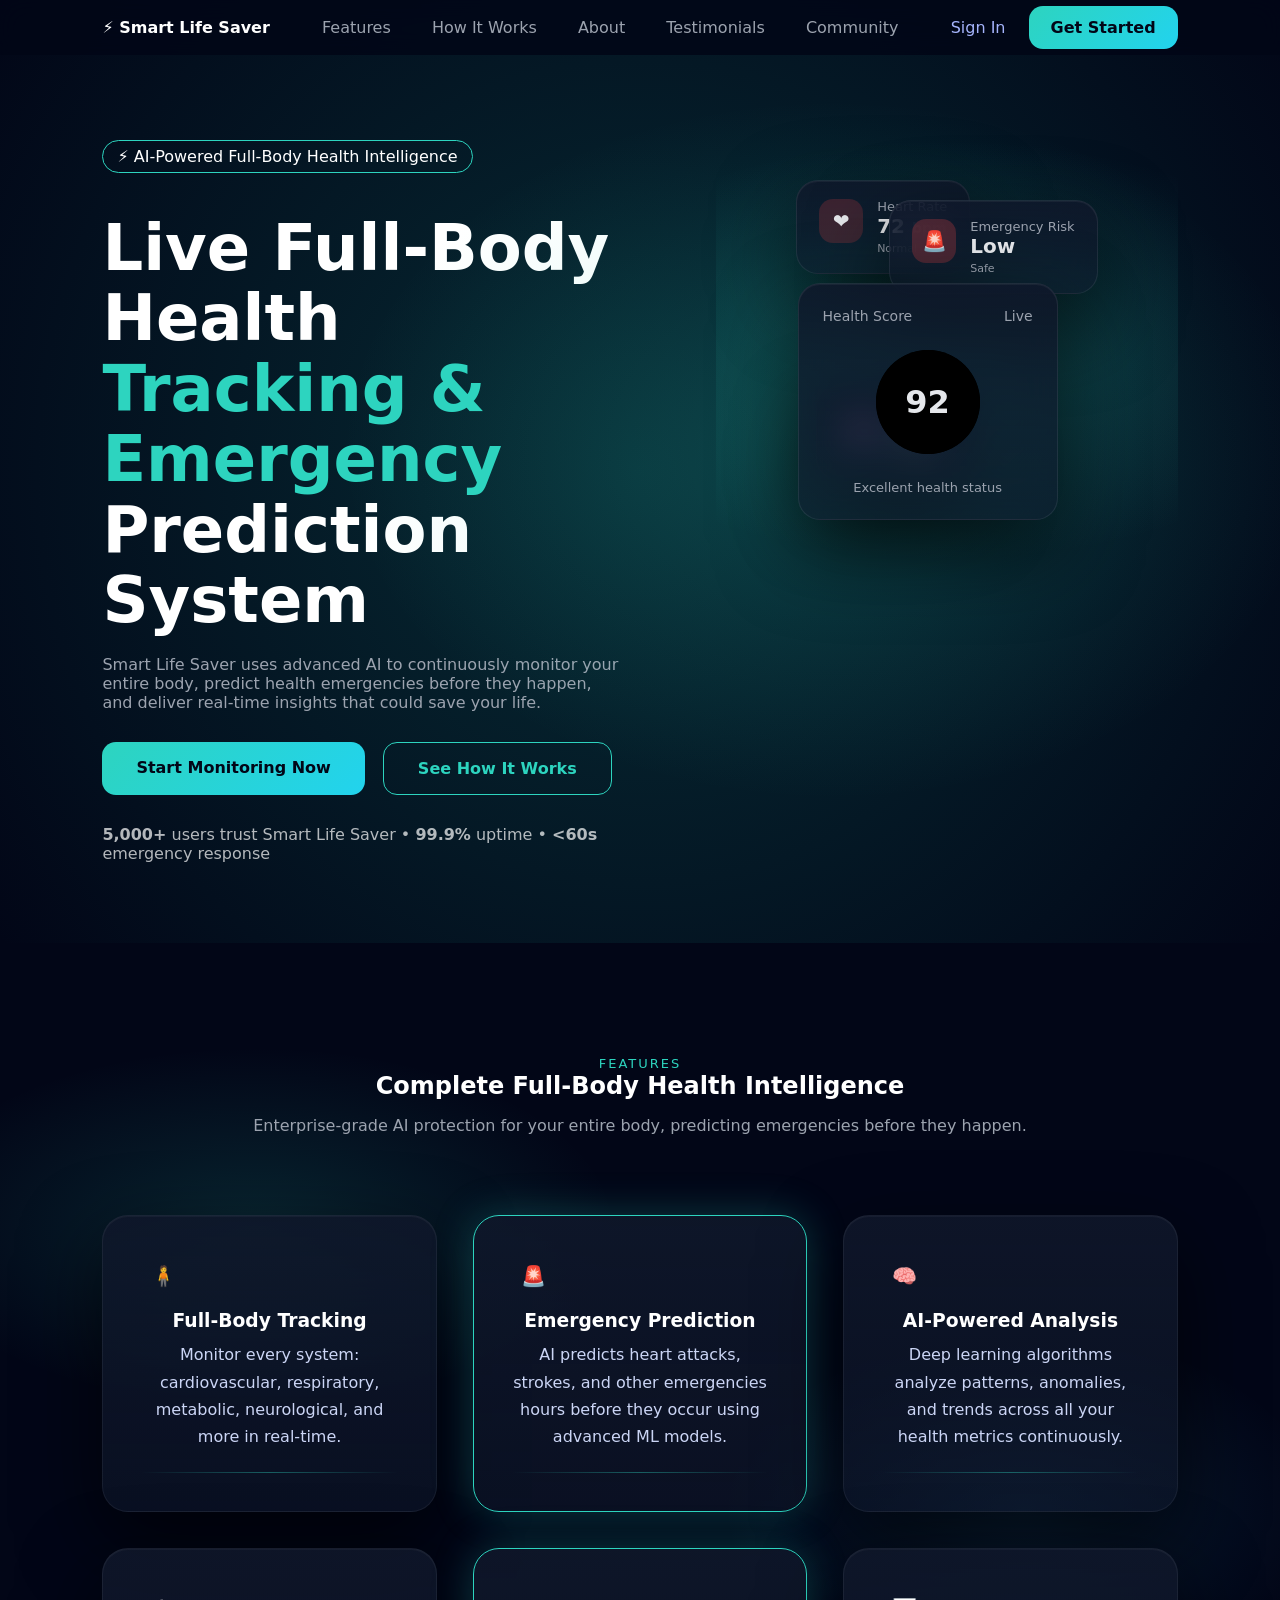
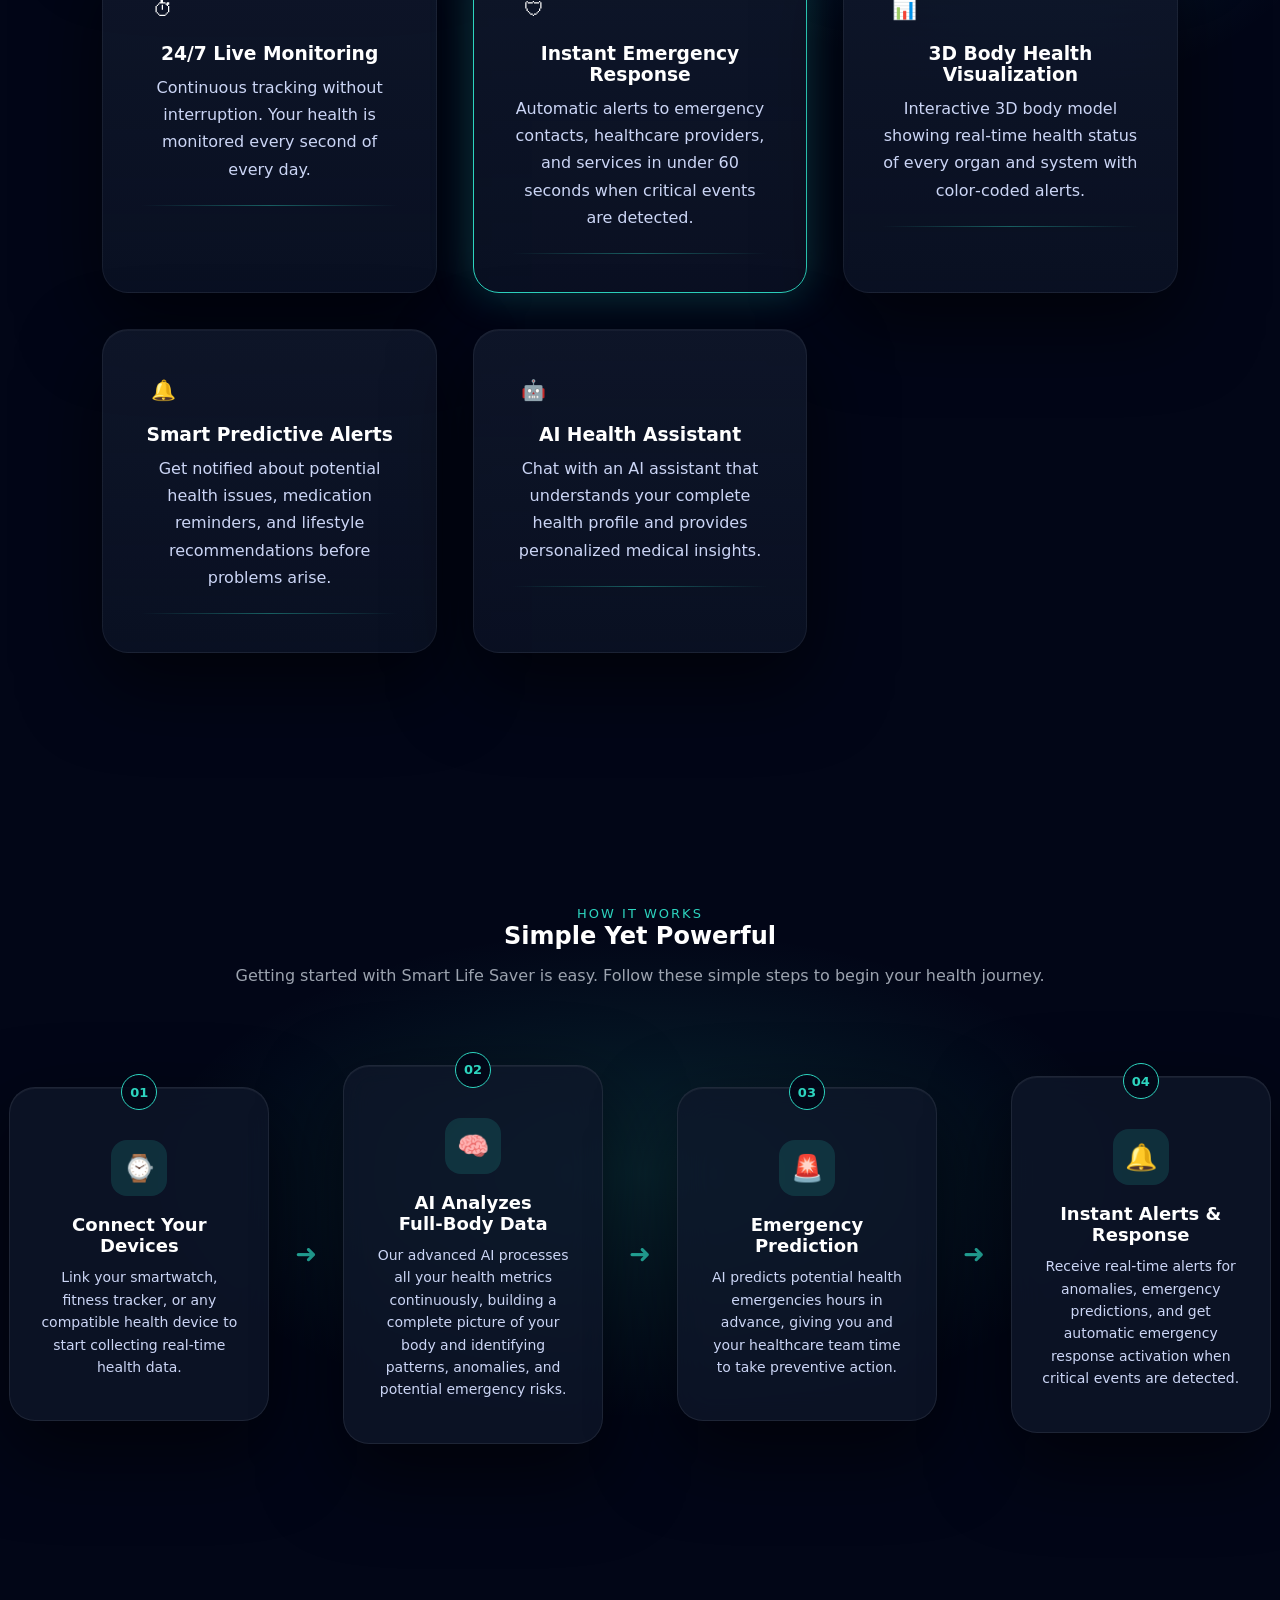
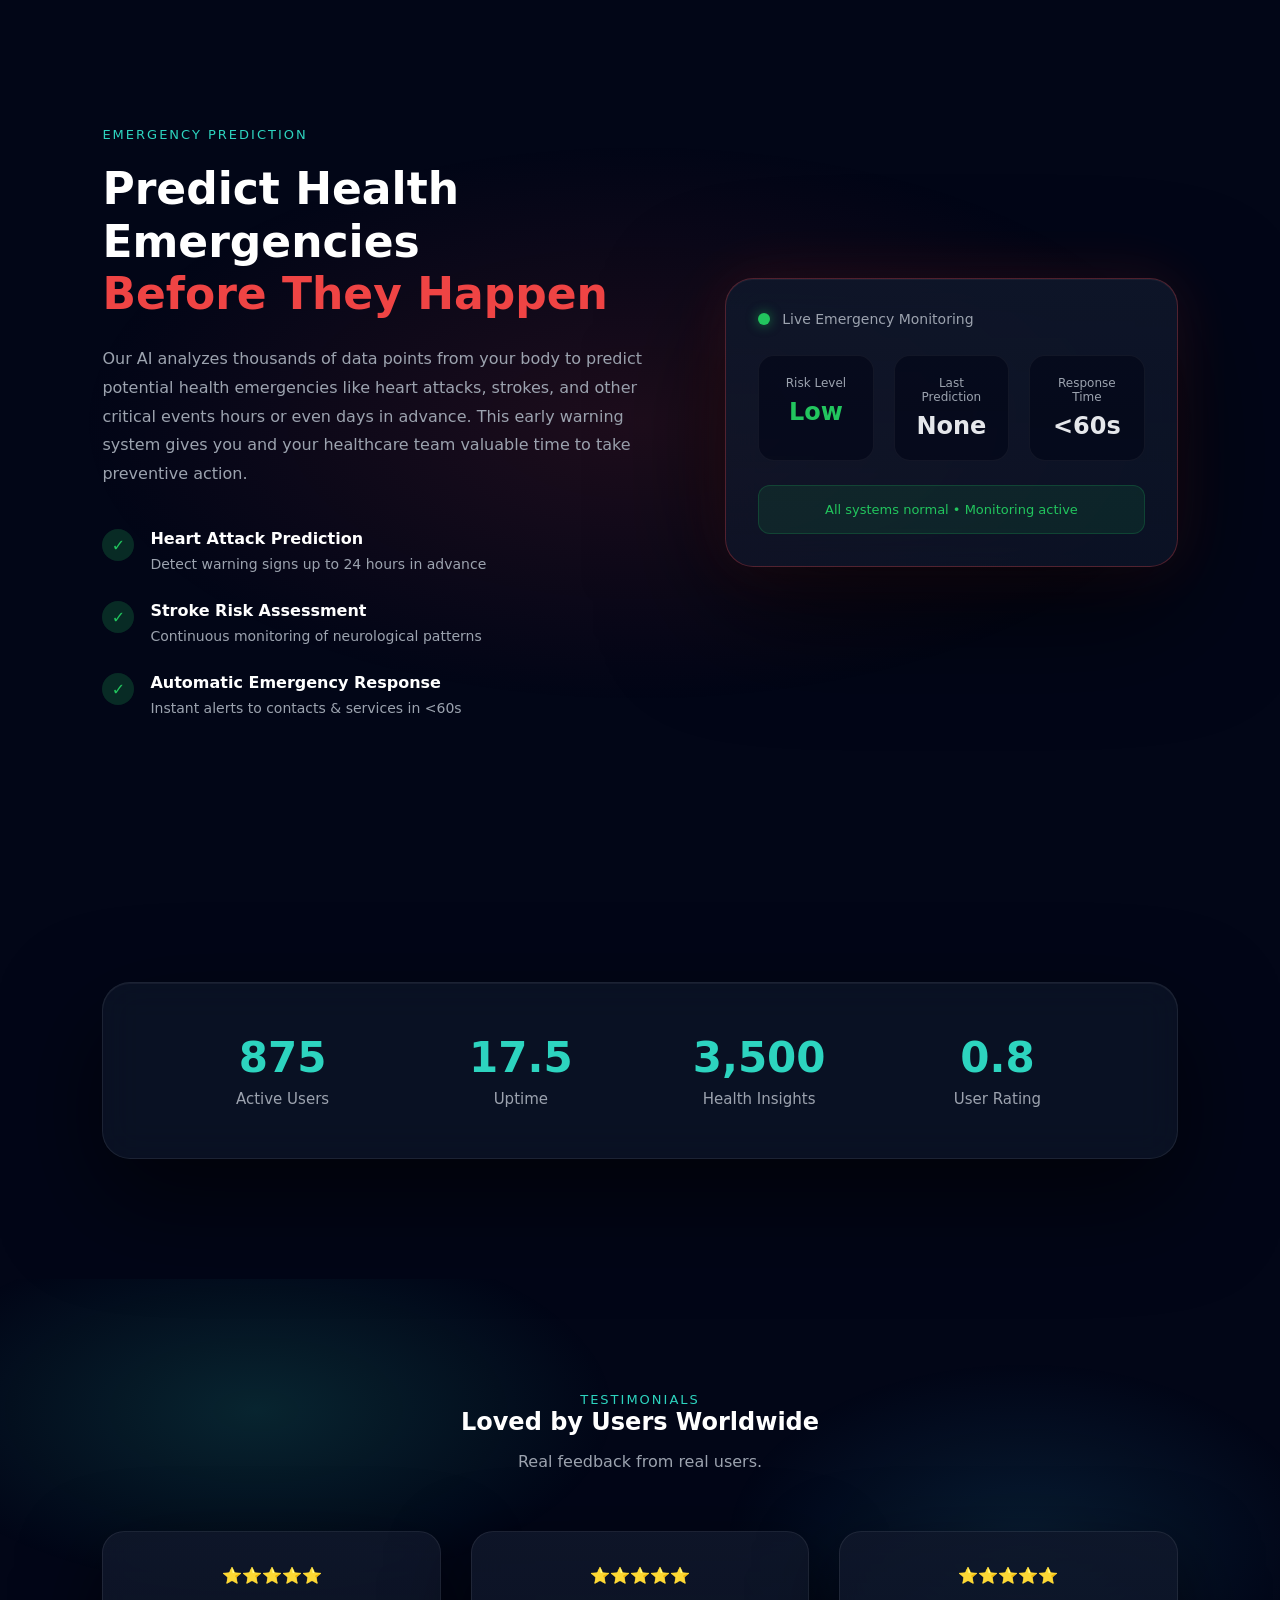
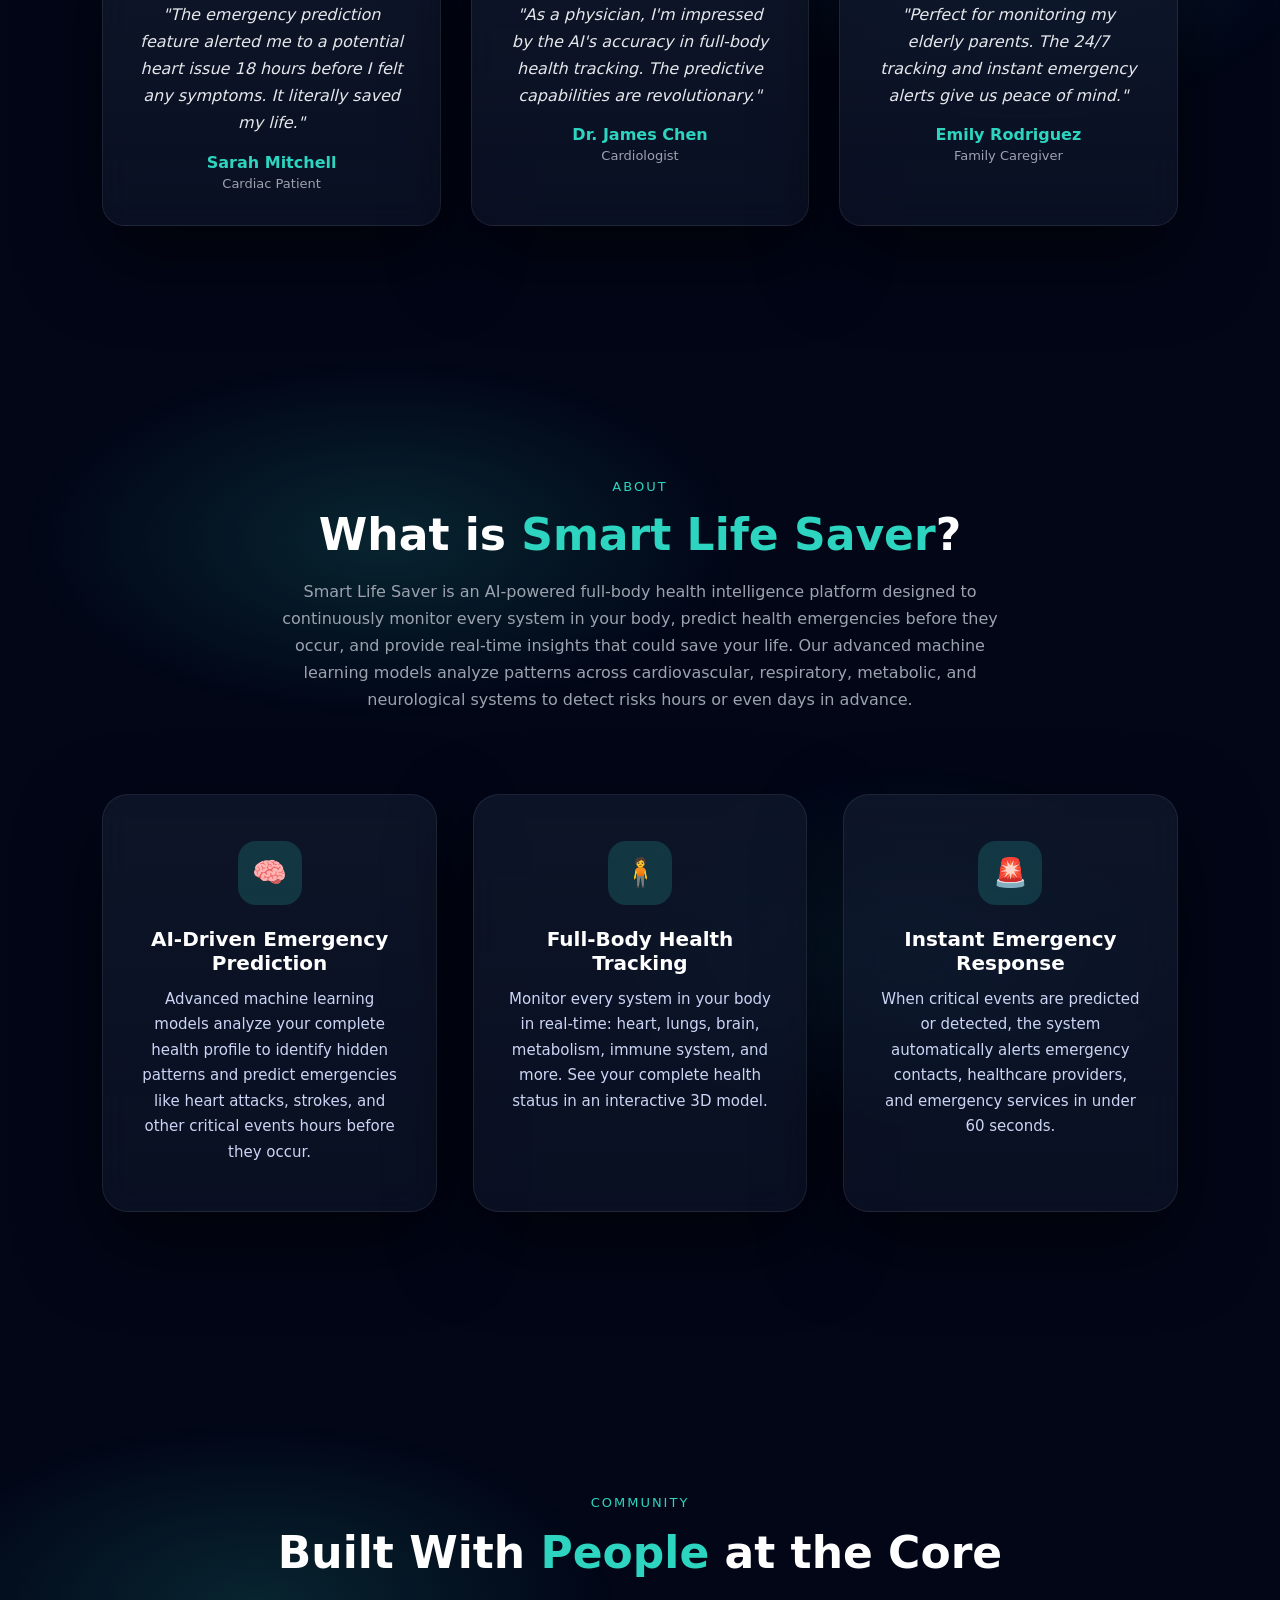
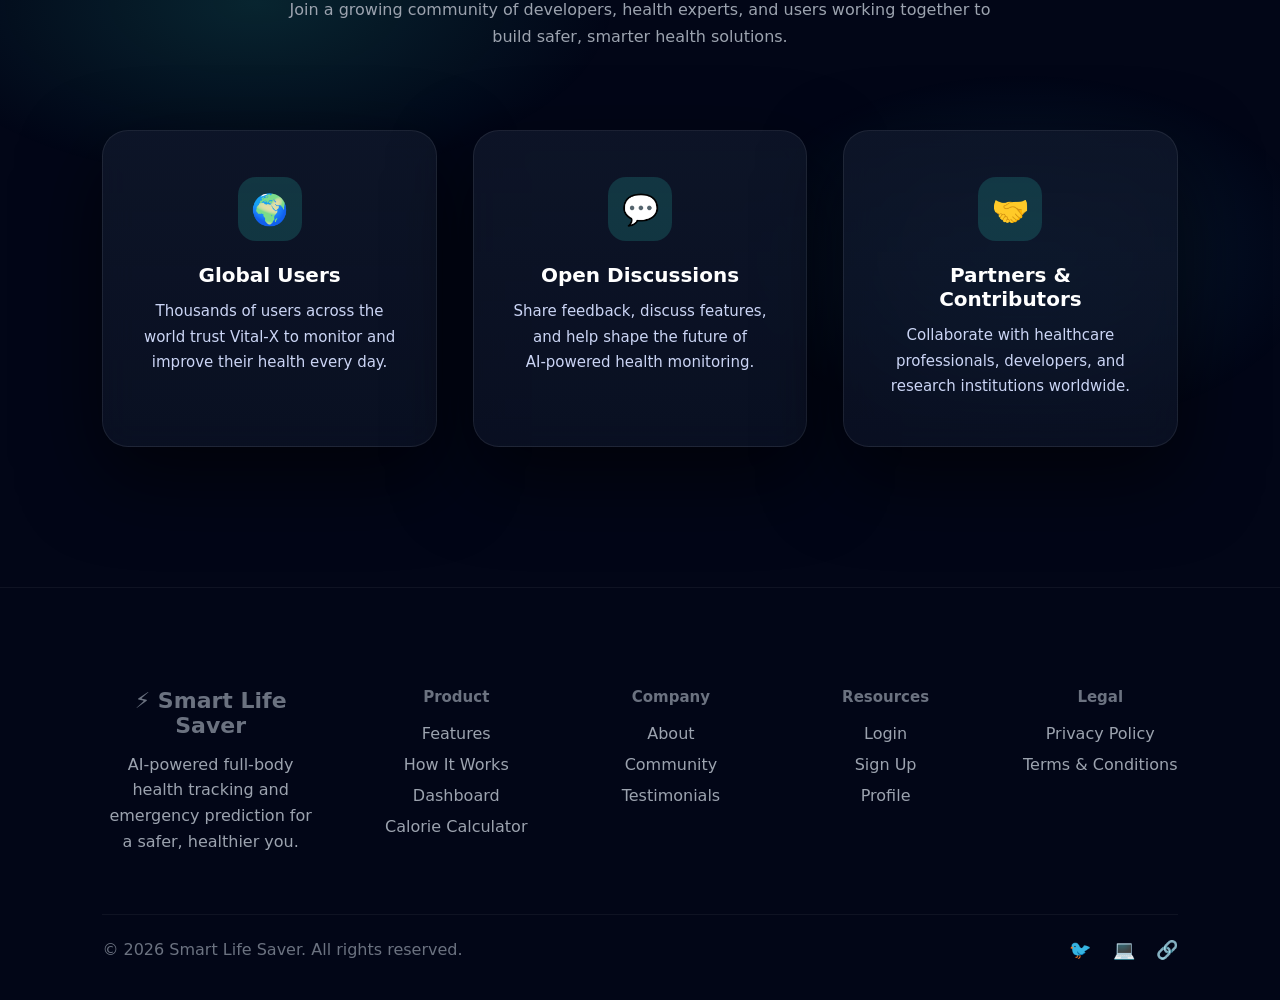
==== commit 45287be7: "Update branding and enhance health monitoring features in the frontend. Changed logo and text refere" ====
--- a/frontend/Index.html
+++ b/frontend/Index.html
@@ -11,7 +11,7 @@
 <!-- NAVBAR -->
 <header class="navbar">
     <div class="nav-left">
-        <div class="logo">⚡ Vital-X</div>
+        <div class="logo">⚡ Smart Life Saver</div>
     </div>
 
     <nav class="nav-center">
@@ -25,7 +25,7 @@
 
     <div class="nav-right">
         <a href="auth/login.html" class="signin">Sign In</a>
-        <a href="/Smart-Life-Saver/frontend/auth/signup.html"
+        <a href="auth/signup.html"
            class="btn primary">
             Get Started
         </a>
@@ -39,28 +39,30 @@
 
     <!-- LEFT -->
     <div class="hero-left">
-        <span class="pill">⚡ AI‑Powered Health Intelligence</span>
+        <span class="pill">⚡ AI‑Powered Full‑Body Health Intelligence</span>
 
         <h1>
-            Your Health,<br>
-            <span>Intelligently</span><br>
-            Monitored 24/7
+            Live Full‑Body Health<br>
+            <span>Tracking & Emergency</span><br>
+            Prediction System
         </h1>
 
         <p>
-            Vital-X uses advanced AI to track vitals,
-            predict risks, and deliver real‑time health insights.
+            Smart Life Saver uses advanced AI to continuously monitor your entire body,
+            predict health emergencies before they happen, and deliver real‑time insights
+            that could save your life.
         </p>
 
         <div class="hero-cta">
-            <a href="/auth/signup.html"
+            <a href="auth/signup.html"
                class="btn primary big">
-                Data‑Driven Health
+                Start Monitoring Now
             </a>
+            <a href="#how" class="btn ghost big">See How It Works</a>
         </div>
 
         <div class="trust">
-            <strong>5,000+</strong> users trust Smart Life Saver
+            <strong>5,000+</strong> users trust Smart Life Saver • <strong>99.9%</strong> uptime • <strong>&lt;60s</strong> emergency response
         </div>
     </div>
 
@@ -70,21 +72,24 @@
 
             <div class="health-cluster">
 
+                <!-- Heart -->
                 <!-- Heart -->
                 <div class="glass-card small heart draggable">
                     <div class="icon heart">❤️</div>
                     <div>
                         <p class="label">Heart Rate</p>
                         <h3>72 <span>bpm</span></h3>
-                    </div>
-                </div>
-
-                <!-- Stress -->
-                <div class="glass-card small stress draggable">
-                    <div class="icon brain">🧠</div>
+                        <p class="status-indicator">Normal</p>
+                    </div>
+                </div>
+
+                <!-- Emergency Risk -->
+                <div class="glass-card small emergency draggable">
+                    <div class="icon emergency-icon">🚨</div>
                     <div>
-                        <p class="label">Stress Level</p>
+                        <p class="label">Emergency Risk</p>
                         <h3>Low</h3>
+                        <p class="status-indicator">Safe</p>
                     </div>
                 </div>
 
@@ -94,6 +99,7 @@
                     <div>
                         <p class="label">SpO2</p>
                         <h3>98 <span>%</span></h3>
+                        <p class="status-indicator">Optimal</p>
                     </div>
                 </div>
 
@@ -123,40 +129,58 @@
 <!-- FEATURES -->
 <section class="section" id="features">
     <span class="section-tag">FEATURES</span>
-    <h2>Intelligent Health Monitoring</h2>
+    <h2>Complete Full‑Body Health Intelligence</h2>
     <p class="section-sub">
-        Experience enterprise‑grade AI health protection.
+        Enterprise‑grade AI protection for your entire body, predicting emergencies before they happen.
     </p>
 
     <div class="features-grid">
+        <div class="feature-card">
+            <div class="icon">🧍</div>
+            <h3>Full‑Body Tracking</h3>
+            <p>Monitor every system: cardiovascular, respiratory, metabolic, neurological, and more in real‑time.</p>
+        </div>
+
+        <div class="feature-card highlight">
+            <div class="icon">🚨</div>
+            <h3>Emergency Prediction</h3>
+            <p>AI predicts heart attacks, strokes, and other emergencies hours before they occur using advanced ML models.</p>
+        </div>
+
         <div class="feature-card">
             <div class="icon">🧠</div>
             <h3>AI‑Powered Analysis</h3>
-            <p>Real‑time ML analysis to detect patterns & anomalies.</p>
-        </div>
-
-        <div class="feature-card highlight">
-            <div class="icon">📈</div>
-            <h3>Predictive Insights</h3>
-            <p>Forecast risks before they become emergencies.</p>
+            <p>Deep learning algorithms analyze patterns, anomalies, and trends across all your health metrics continuously.</p>
         </div>
 
         <div class="feature-card">
             <div class="icon">⏱</div>
-            <h3>24/7 Monitoring</h3>
-            <p>Continuous tracking without interruption.</p>
+            <h3>24/7 Live Monitoring</h3>
+            <p>Continuous tracking without interruption. Your health is monitored every second of every day.</p>
+        </div>
+
+        <div class="feature-card wide highlight">
+            <div class="icon">🛡</div>
+            <h3>Instant Emergency Response</h3>
+            <p>Automatic alerts to emergency contacts, healthcare providers, and services in under 60 seconds when critical events are detected.</p>
         </div>
 
         <div class="feature-card wide">
-            <div class="icon">🛡</div>
-            <h3>Emergency Response</h3>
-            <p>Automatic alerts to contacts & services in &lt;60s.</p>
-        </div>
-
-        <div class="feature-card wide">
+            <div class="icon">📊</div>
+            <h3>3D Body Health Visualization</h3>
+            <p>Interactive 3D body model showing real‑time health status of every organ and system with color‑coded alerts.</p>
+        </div>
+
+        <div class="feature-card">
             <div class="icon">🔔</div>
-            <h3>Smart Alerts</h3>
-            <p>Medication, anomaly & lifestyle notifications.</p>
+            <h3>Smart Predictive Alerts</h3>
+            <p>Get notified about potential health issues, medication reminders, and lifestyle recommendations before problems arise.</p>
+        </div>
+
+        <div class="feature-card">
+            <div class="icon">🤖</div>
+            <h3>AI Health Assistant</h3>
+            <p>Chat with an AI assistant that understands your complete health profile and provides personalized medical insights.</p>
         </div>
     </div>
 </section>
@@ -189,10 +213,11 @@
         <div class="step-card">
             <div class="step-number">02</div>
             <div class="step-icon">🧠</div>
-            <h3>AI Analyzes Data</h3>
-            <p>
-                Our AI processes your health metrics continuously,
-                identifying patterns, anomalies, and potential risks.
+            <h3>AI Analyzes Full‑Body Data</h3>
+            <p>
+                Our advanced AI processes all your health metrics continuously,
+                building a complete picture of your body and identifying patterns,
+                anomalies, and potential emergency risks.
             </p>
         </div>
 
@@ -201,11 +226,11 @@
 
         <div class="step-card">
             <div class="step-number">03</div>
-            <div class="step-icon">📊</div>
-            <h3>Get Personalized Insights</h3>
-            <p>
-                Receive tailored recommendations, scores, and actionable
-                insights based on your unique health profile.
+            <div class="step-icon">🚨</div>
+            <h3>Emergency Prediction</h3>
+            <p>
+                AI predicts potential health emergencies hours in advance,
+                giving you and your healthcare team time to take preventive action.
             </p>
         </div>
 
@@ -215,13 +240,80 @@
         <div class="step-card">
             <div class="step-number">04</div>
             <div class="step-icon">🔔</div>
-            <h3>Stay Informed</h3>
-            <p>
-                Get instant alerts for anomalies, emergency triggers,
-                medication reminders, and regular health reports.
-            </p>
-        </div>
-
+            <h3>Instant Alerts & Response</h3>
+            <p>
+                Receive real‑time alerts for anomalies, emergency predictions,
+                and get automatic emergency response activation when critical events are detected.
+            </p>
+        </div>
+
+    </div>
+</section>
+
+<!-- EMERGENCY PREDICTION HIGHLIGHT -->
+<section class="emergency-section">
+    <div class="emergency-content">
+        <div class="emergency-left">
+            <span class="section-tag">EMERGENCY PREDICTION</span>
+            <h2>
+                Predict Health Emergencies<br>
+                <span>Before They Happen</span>
+            </h2>
+            <p>
+                Our AI analyzes thousands of data points from your body to predict potential
+                health emergencies like heart attacks, strokes, and other critical events
+                hours or even days in advance. This early warning system gives you and your
+                healthcare team valuable time to take preventive action.
+            </p>
+            <div class="emergency-features">
+                <div class="emergency-feature">
+                    <span class="check">✓</span>
+                    <div>
+                        <strong>Heart Attack Prediction</strong>
+                        <p>Detect warning signs up to 24 hours in advance</p>
+                    </div>
+                </div>
+                <div class="emergency-feature">
+                    <span class="check">✓</span>
+                    <div>
+                        <strong>Stroke Risk Assessment</strong>
+                        <p>Continuous monitoring of neurological patterns</p>
+                    </div>
+                </div>
+                <div class="emergency-feature">
+                    <span class="check">✓</span>
+                    <div>
+                        <strong>Automatic Emergency Response</strong>
+                        <p>Instant alerts to contacts & services in &lt;60s</p>
+                    </div>
+                </div>
+            </div>
+        </div>
+        <div class="emergency-visual">
+            <div class="emergency-card">
+                <div class="emergency-header">
+                    <span class="pulse-dot"></span>
+                    <span>Live Emergency Monitoring</span>
+                </div>
+                <div class="emergency-stats">
+                    <div class="emergency-stat">
+                        <p>Risk Level</p>
+                        <h3 class="risk-low">Low</h3>
+                    </div>
+                    <div class="emergency-stat">
+                        <p>Last Prediction</p>
+                        <h3>None</h3>
+                    </div>
+                    <div class="emergency-stat">
+                        <p>Response Time</p>
+                        <h3>&lt;60s</h3>
+                    </div>
+                </div>
+                <div class="emergency-status">
+                    <p>All systems normal • Monitoring active</p>
+                </div>
+            </div>
+        </div>
     </div>
 </section>
 
@@ -264,20 +356,23 @@
     <div class="testimonial-grid">
         <div class="testimonial">
             ⭐⭐⭐⭐⭐
-            <p>Smart Life Saver changed how I track my health.</p>
+            <p>"The emergency prediction feature alerted me to a potential heart issue 18 hours before I felt any symptoms. It literally saved my life."</p>
             <b>Sarah Mitchell</b>
+            <span class="testimonial-role">Cardiac Patient</span>
         </div>
 
         <div class="testimonial">
             ⭐⭐⭐⭐⭐
-            <p>Impressive AI accuracy. Highly recommended.</p>
+            <p>"As a physician, I'm impressed by the AI's accuracy in full-body health tracking. The predictive capabilities are revolutionary."</p>
             <b>Dr. James Chen</b>
+            <span class="testimonial-role">Cardiologist</span>
         </div>
 
         <div class="testimonial">
             ⭐⭐⭐⭐⭐
-            <p>Perfect for families & elderly monitoring.</p>
+            <p>"Perfect for monitoring my elderly parents. The 24/7 tracking and instant emergency alerts give us peace of mind."</p>
             <b>Emily Rodriguez</b>
+            <span class="testimonial-role">Family Caregiver</span>
         </div>
     </div>
 </section>
@@ -290,37 +385,40 @@
     </h2>
 
     <p class="about-intro">
-        Smart Life Saver is an AI‑powered health intelligence platform designed to
-        continuously monitor vital signals, detect risks early, and help users
-        make smarter health decisions — in real time.
+        Smart Life Saver is an AI‑powered full‑body health intelligence platform designed to
+        continuously monitor every system in your body, predict health emergencies before they occur,
+        and provide real‑time insights that could save your life. Our advanced machine learning models
+        analyze patterns across cardiovascular, respiratory, metabolic, and neurological systems to
+        detect risks hours or even days in advance.
     </p>
 
     <div class="about-grid">
 
         <div class="about-card">
             <div class="about-icon">🧠</div>
-            <h3>AI‑Driven Insights</h3>
-            <p>
-                Advanced machine learning models analyze your health data to identify
-                hidden patterns and predict potential risks before they become serious.
+            <h3>AI‑Driven Emergency Prediction</h3>
+            <p>
+                Advanced machine learning models analyze your complete health profile to identify
+                hidden patterns and predict emergencies like heart attacks, strokes, and other
+                critical events hours before they occur.
             </p>
         </div>
 
         <div class="about-card">
-            <div class="about-icon">📊</div>
-            <h3>Live Health Scoring</h3>
-            <p>
-                A dynamic health score gives you a clear, easy‑to‑understand snapshot
-                of your overall health — updated continuously.
+            <div class="about-icon">🧍</div>
+            <h3>Full‑Body Health Tracking</h3>
+            <p>
+                Monitor every system in your body in real‑time: heart, lungs, brain, metabolism,
+                immune system, and more. See your complete health status in an interactive 3D model.
             </p>
         </div>
 
         <div class="about-card">
-            <div class="about-icon">🔔</div>
-            <h3>Smart Alerts</h3>
-            <p>
-                Receive instant alerts for anomalies, emergencies, and important
-                health events so you can act at the right time.
+            <div class="about-icon">🚨</div>
+            <h3>Instant Emergency Response</h3>
+            <p>
+                When critical events are predicted or detected, the system automatically alerts
+                emergency contacts, healthcare providers, and emergency services in under 60 seconds.
             </p>
         </div>
 
@@ -380,9 +478,9 @@
 
         <!-- BRAND -->
         <div class="footer-brand">
-            <div class="footer-logo">⚡ Vital-X</div>
-            <p>
-                AI‑powered health monitoring for a healthier you.
+            <div class="footer-logo">⚡ Smart Life Saver</div>
+            <p>
+                AI‑powered full‑body health tracking and emergency prediction for a safer, healthier you.
             </p>
         </div>
 
@@ -421,7 +519,7 @@
     </div>
 
     <div class="footer-bottom">
-        <span>© 2026 Vital-X. All rights reserved.</span>
+        <span>© 2026 Smart Life Saver. All rights reserved.</span>
 
         <div class="socials">
             <a href="#">🐦</a>
--- a/frontend/landing/landing.css
+++ b/frontend/landing/landing.css
@@ -56,7 +56,7 @@
 }
 .hero h1 span { color:#2dd4bf; }
 .hero p { color:#9ca3af; max-width:520px; }
-.hero-cta { margin:30px 0; display:flex; gap:18px; }
+.hero-cta { margin:30px 0; display:flex; gap:18px; flex-wrap: wrap; }
 .trust { opacity:.7; }
 
 /* FLOAT CARDS */
@@ -95,6 +95,18 @@
     grid-template-columns: repeat(3, 1fr);
     gap: 36px;
     margin-top: 80px;
+}
+
+@media (max-width: 1200px) {
+    .features-grid {
+        grid-template-columns: repeat(2, 1fr);
+    }
+}
+
+@media (max-width: 768px) {
+    .features-grid {
+        grid-template-columns: 1fr;
+    }
 }
 
 .feature-card {
@@ -155,9 +167,37 @@
     gap:30px;
 }
 .testimonial {
-    background:#0f172a;
+    background: linear-gradient(
+            180deg,
+            rgba(15,23,42,0.9),
+            rgba(15,23,42,0.6)
+    );
     padding:34px;
     border-radius:22px;
+    border: 1px solid rgba(255,255,255,0.08);
+    backdrop-filter: blur(16px);
+    box-shadow: 0 30px 80px rgba(0,0,0,0.6);
+}
+
+.testimonial p {
+    line-height: 1.7;
+    margin: 16px 0;
+    color: #e5e7eb;
+    font-style: italic;
+}
+
+.testimonial b {
+    display: block;
+    margin-top: 16px;
+    color: #2dd4bf;
+}
+
+.testimonial-role {
+    display: block;
+    font-size: 13px;
+    color: #9ca3af;
+    margin-top: 4px;
+    font-weight: normal;
 }
 
 /* FINAL CTA */
@@ -315,6 +355,35 @@
     }
     .step-arrow {
         display: none;
+    }
+}
+
+@media (max-width: 768px) {
+    .hero {
+        grid-template-columns: 1fr;
+        padding: 120px 8% 60px;
+        text-align: center;
+    }
+
+    .hero h1 {
+        font-size: 42px;
+    }
+
+    .hero-cta {
+        flex-direction: column;
+        align-items: center;
+    }
+
+    .nav-center {
+        display: none;
+    }
+
+    .testimonial-grid {
+        grid-template-columns: 1fr;
+    }
+
+    .features-grid {
+        grid-template-columns: 1fr;
     }
 }
 /* ================= STATS SECTION ================= */
@@ -426,10 +495,17 @@
 .icon.heart { background: rgba(239,68,68,0.2); }
 .icon.brain { background: rgba(168,85,247,0.2); }
 .icon.wave  { background: rgba(56,189,248,0.2); }
+.icon.emergency-icon { background: rgba(239,68,68,0.25); }
+
+.status-indicator {
+    font-size: 11px;
+    color: #22c55e;
+    margin-top: 4px;
+}
 
 /* ===== POSITIONING (MATCH IMAGE) ===== */
 .heart  { top: 40px; left: 80px; }
-.stress { top: 60px; right: 80px; }
+.emergency { top: 60px; right: 80px; }
 .spo2   { bottom: 80px; left: 100px; }
 
 /* ===== HEALTH SCORE CARD ===== */
@@ -833,6 +909,187 @@
         grid-template-columns: 1fr;
     }
 }
+
+/* ================= EMERGENCY PREDICTION SECTION ================= */
+
+.emergency-section {
+    padding: 140px 8%;
+    position: relative;
+    background: radial-gradient(
+            800px 400px at center,
+            rgba(239,68,68,0.12),
+            transparent 70%
+    );
+}
+
+.emergency-content {
+    display: grid;
+    grid-template-columns: 1.2fr 1fr;
+    gap: 80px;
+    align-items: center;
+    max-width: 1400px;
+    margin: 0 auto;
+}
+
+.emergency-left h2 {
+    font-size: 44px;
+    line-height: 1.2;
+    margin: 20px 0 24px;
+}
+
+.emergency-left h2 span {
+    color: #ef4444;
+}
+
+.emergency-left p {
+    color: #9ca3af;
+    line-height: 1.8;
+    font-size: 16px;
+    margin-bottom: 40px;
+}
+
+.emergency-features {
+    display: flex;
+    flex-direction: column;
+    gap: 24px;
+}
+
+.emergency-feature {
+    display: flex;
+    gap: 16px;
+    align-items: flex-start;
+}
+
+.emergency-feature .check {
+    width: 32px;
+    height: 32px;
+    border-radius: 50%;
+    background: rgba(34,197,94,0.2);
+    color: #22c55e;
+    display: flex;
+    align-items: center;
+    justify-content: center;
+    font-weight: 700;
+    flex-shrink: 0;
+}
+
+.emergency-feature strong {
+    display: block;
+    margin-bottom: 4px;
+    font-size: 16px;
+}
+
+.emergency-feature p {
+    color: #9ca3af;
+    font-size: 14px;
+    margin: 0;
+}
+
+.emergency-visual {
+    position: relative;
+}
+
+.emergency-card {
+    background: linear-gradient(
+            180deg,
+            rgba(15,23,42,0.9),
+            rgba(15,23,42,0.7)
+    );
+    border: 1px solid rgba(239,68,68,0.3);
+    border-radius: 28px;
+    padding: 32px;
+    backdrop-filter: blur(18px);
+    box-shadow:
+            0 40px 120px rgba(0,0,0,0.7),
+            0 0 60px rgba(239,68,68,0.15),
+            inset 0 1px 0 rgba(255,255,255,0.05);
+}
+
+.emergency-header {
+    display: flex;
+    align-items: center;
+    gap: 12px;
+    margin-bottom: 28px;
+    font-size: 14px;
+    color: #9ca3af;
+}
+
+.pulse-dot {
+    width: 12px;
+    height: 12px;
+    border-radius: 50%;
+    background: #22c55e;
+    animation: pulse 2s ease-in-out infinite;
+    box-shadow: 0 0 12px rgba(34,197,94,0.6);
+}
+
+@keyframes pulse {
+    0%, 100% {
+        opacity: 1;
+        transform: scale(1);
+    }
+    50% {
+        opacity: 0.7;
+        transform: scale(1.2);
+    }
+}
+
+.emergency-stats {
+    display: grid;
+    grid-template-columns: repeat(3, 1fr);
+    gap: 20px;
+    margin-bottom: 24px;
+}
+
+.emergency-stat {
+    text-align: center;
+    padding: 20px;
+    background: rgba(2,6,23,0.6);
+    border-radius: 16px;
+    border: 1px solid rgba(255,255,255,0.05);
+}
+
+.emergency-stat p {
+    font-size: 12px;
+    color: #9ca3af;
+    margin-bottom: 8px;
+}
+
+.emergency-stat h3 {
+    font-size: 24px;
+    font-weight: 700;
+    color: #e5e7eb;
+}
+
+.emergency-stat h3.risk-low {
+    color: #22c55e;
+}
+
+.emergency-status {
+    text-align: center;
+    padding: 16px;
+    background: rgba(34,197,94,0.1);
+    border-radius: 12px;
+    border: 1px solid rgba(34,197,94,0.2);
+}
+
+.emergency-status p {
+    color: #22c55e;
+    font-size: 13px;
+    margin: 0;
+}
+
+/* RESPONSIVE */
+@media (max-width: 1000px) {
+    .emergency-content {
+        grid-template-columns: 1fr;
+        gap: 60px;
+    }
+
+    .emergency-left h2 {
+        font-size: 36px;
+    }
+}
 /* ================= FOOTER ================= */
 
 .footer {
@@ -908,4 +1165,4 @@
         flex-direction: column;
         gap: 18px;
     }
-}
+}
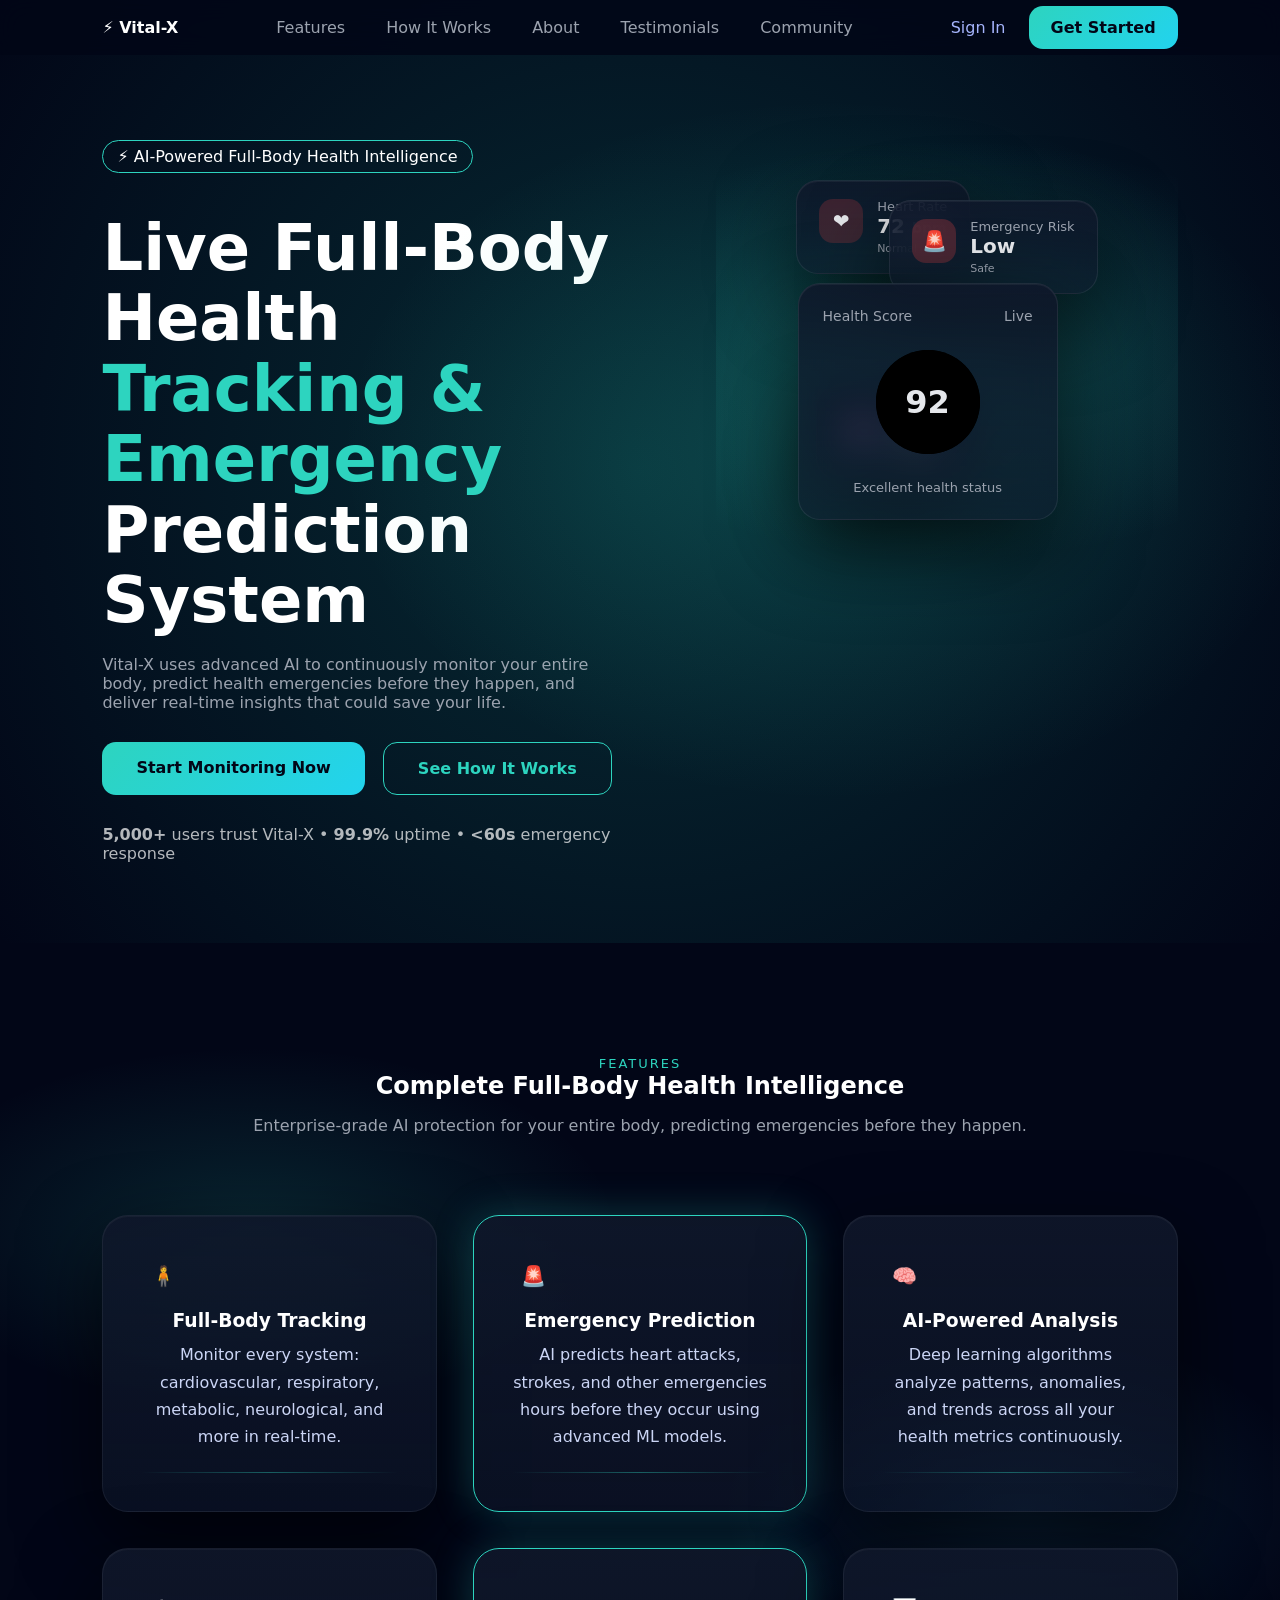
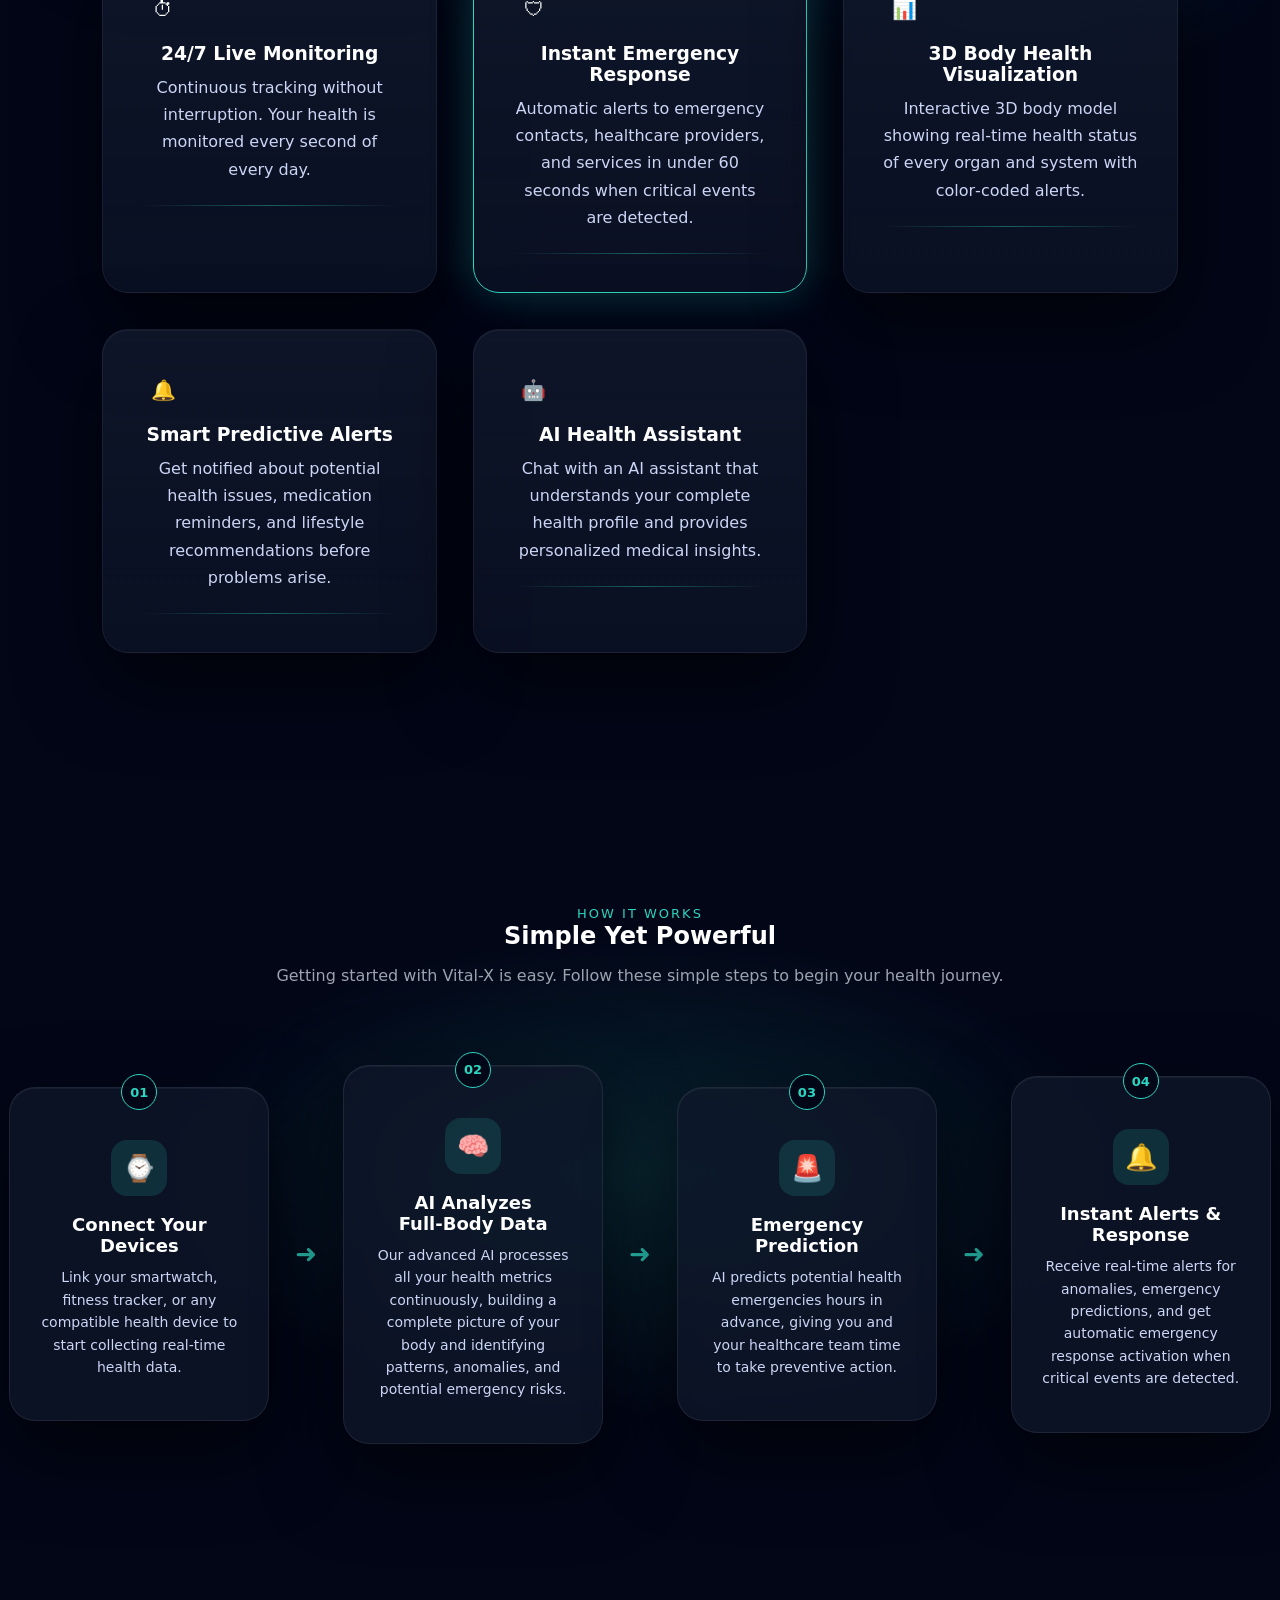
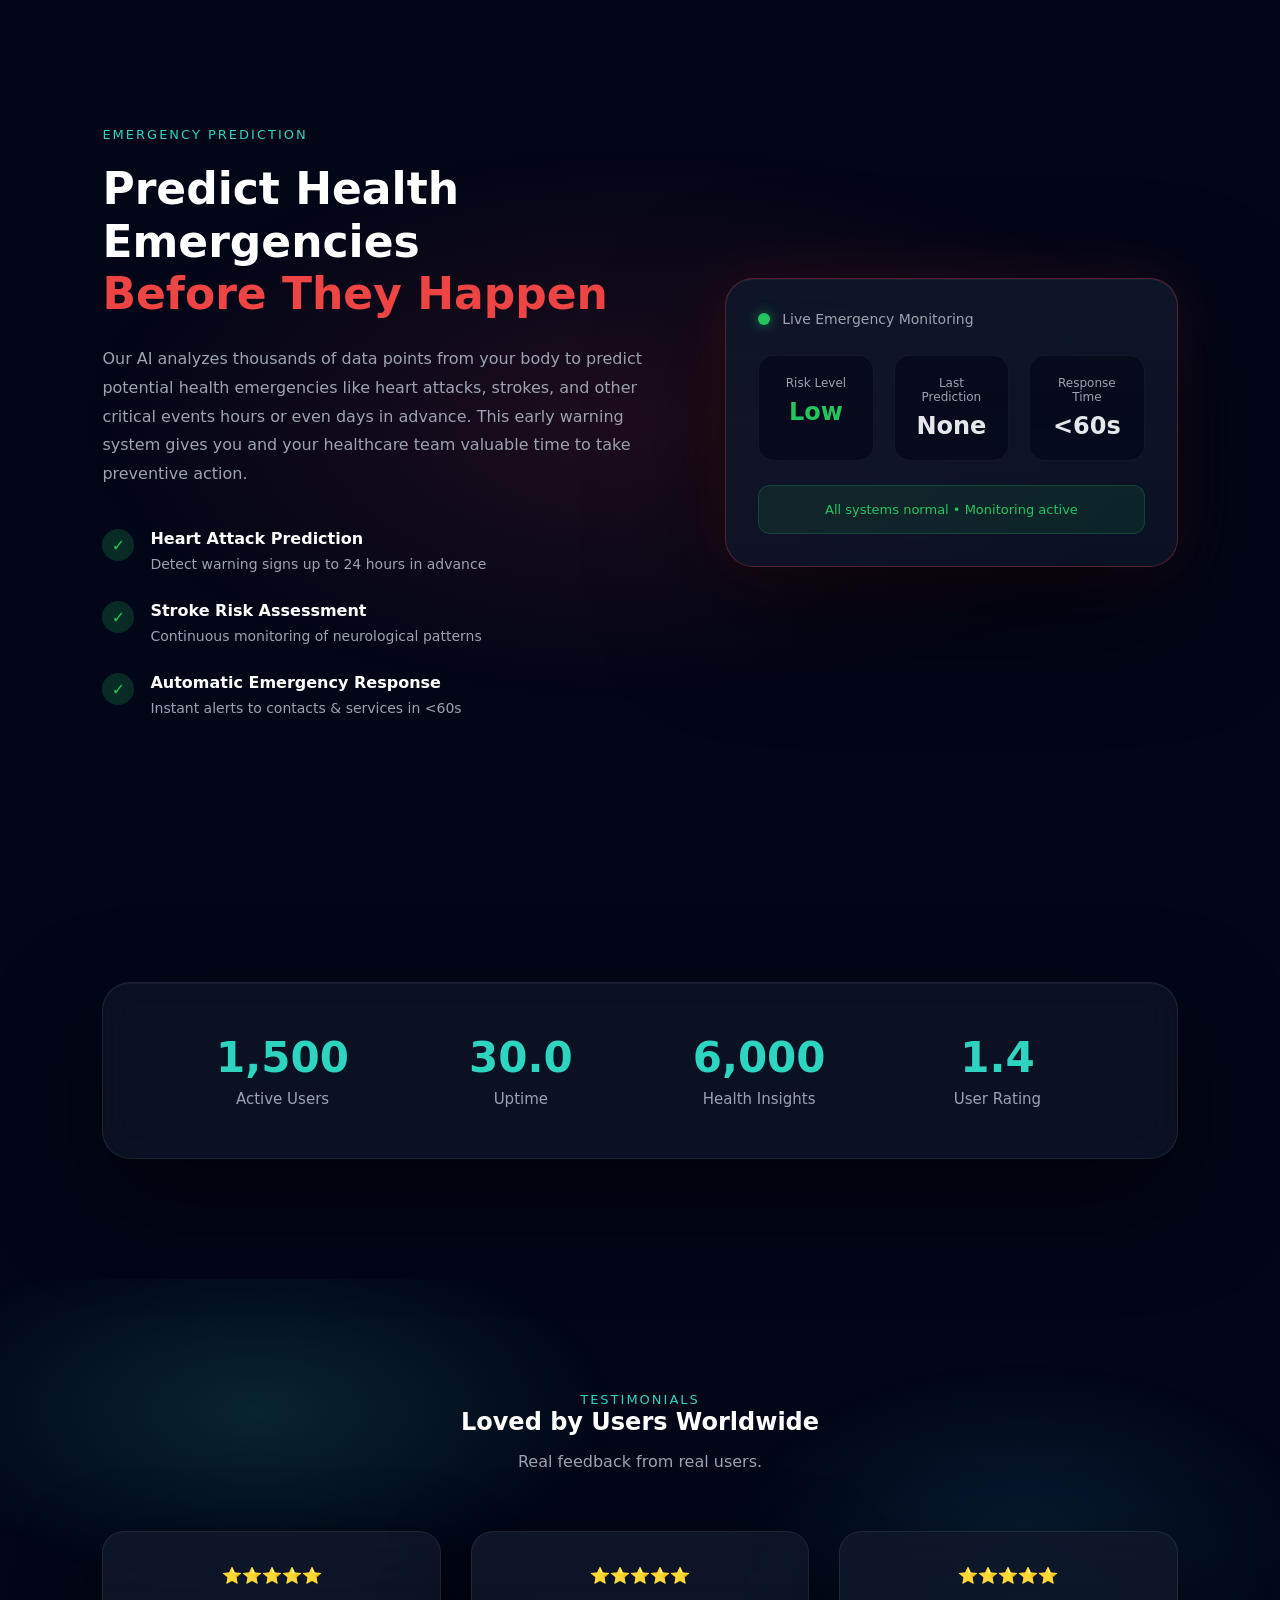
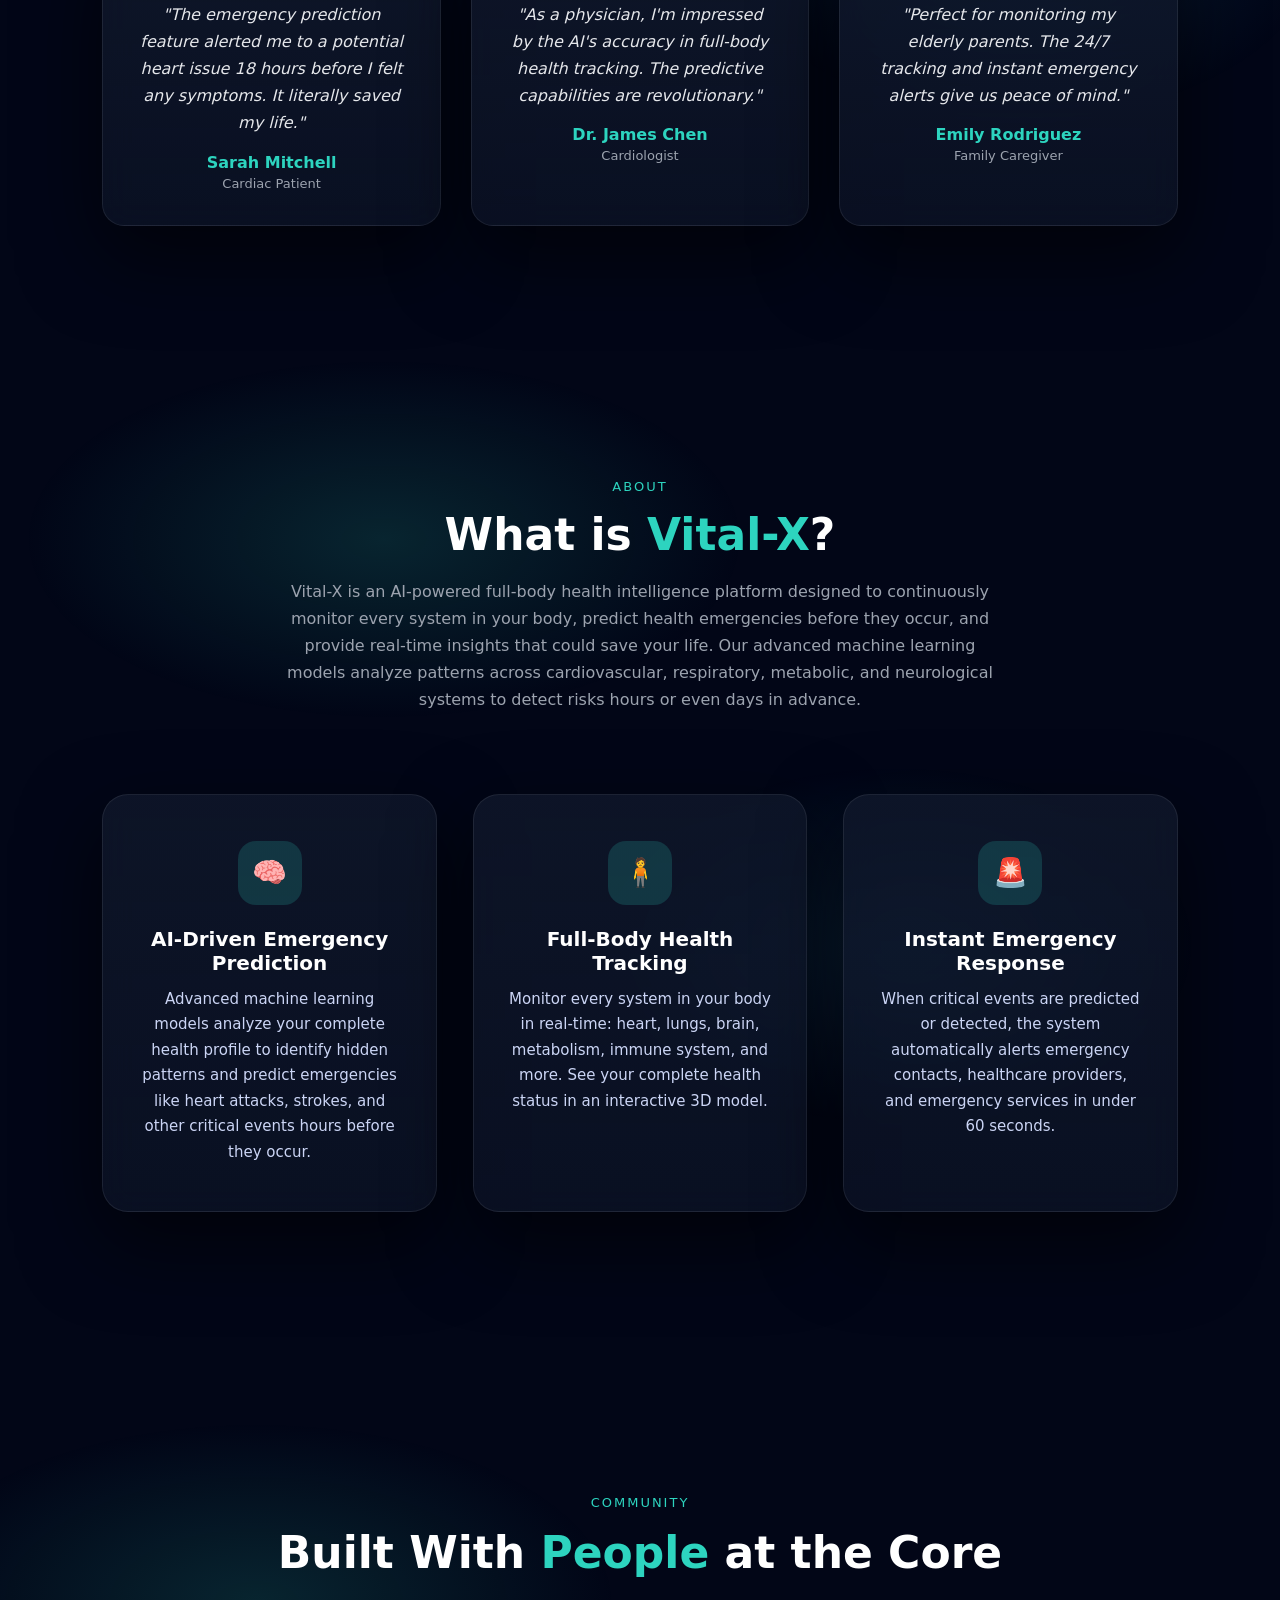
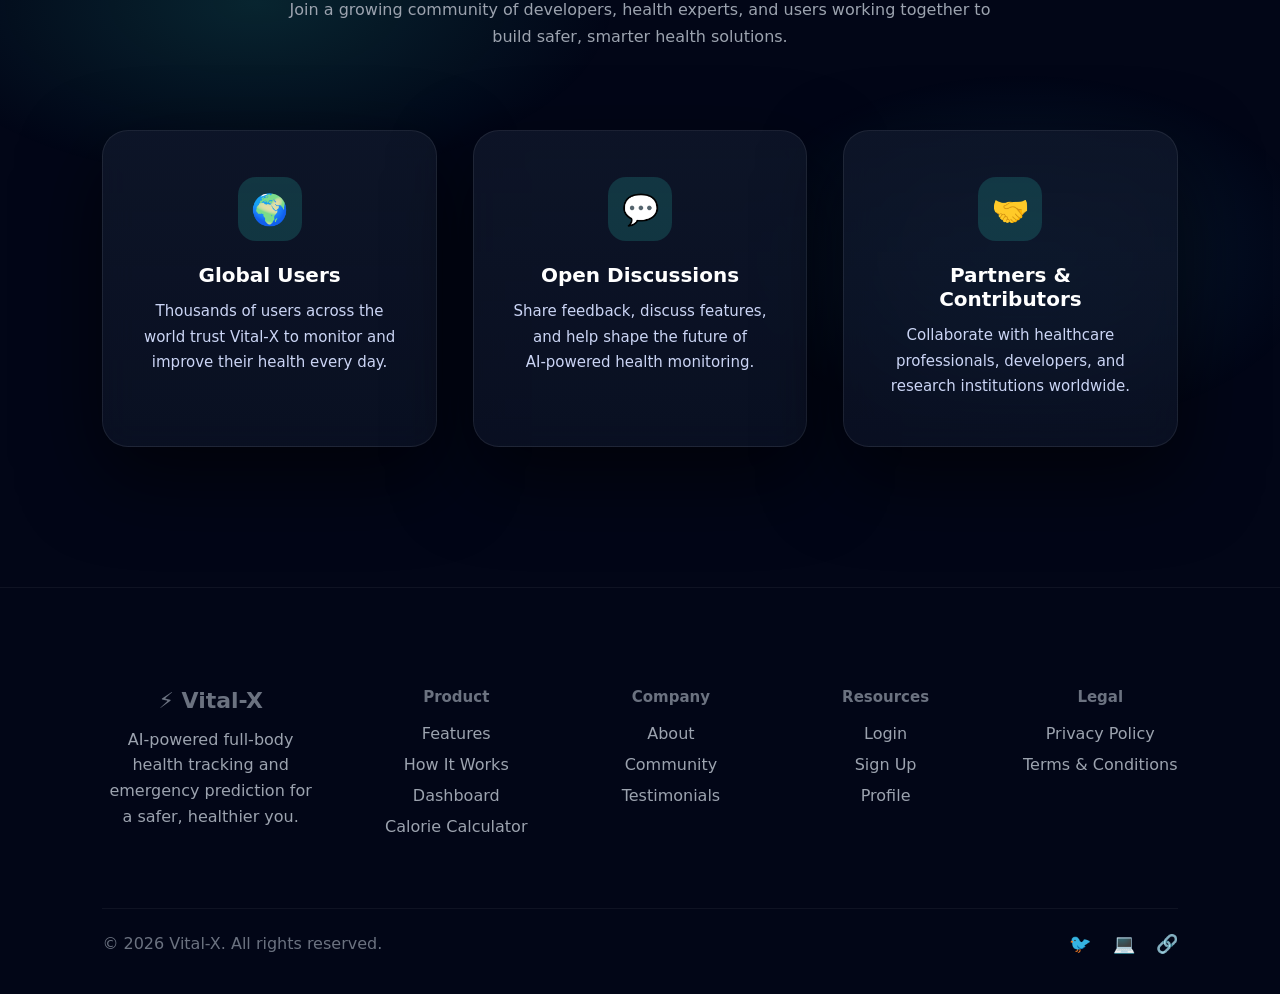
==== commit d7fea0ca: "Every File is Updated with Landing Page theme" ====
--- a/frontend/Index.html
+++ b/frontend/Index.html
@@ -2,7 +2,7 @@
 <html lang="en">
 <head>
     <meta charset="UTF-8" />
-    <title>Smart Life Saver – Intelligent Health Monitoring</title>
+    <title>Vital-X – Intelligent Health Monitoring</title>
     <meta name="viewport" content="width=device-width, initial-scale=1.0" />
     <link rel="stylesheet" href="landing/landing.css" />
 </head>
@@ -11,7 +11,7 @@
 <!-- NAVBAR -->
 <header class="navbar">
     <div class="nav-left">
-        <div class="logo">⚡ Smart Life Saver</div>
+        <div class="logo">⚡ Vital-X</div>
     </div>
 
     <nav class="nav-center">
@@ -48,7 +48,7 @@
         </h1>
 
         <p>
-            Smart Life Saver uses advanced AI to continuously monitor your entire body,
+            Vital-X uses advanced AI to continuously monitor your entire body,
             predict health emergencies before they happen, and deliver real‑time insights
             that could save your life.
         </p>
@@ -62,7 +62,7 @@
         </div>
 
         <div class="trust">
-            <strong>5,000+</strong> users trust Smart Life Saver • <strong>99.9%</strong> uptime • <strong>&lt;60s</strong> emergency response
+            <strong>5,000+</strong> users trust Vital-X • <strong>99.9%</strong> uptime • <strong>&lt;60s</strong> emergency response
         </div>
     </div>
 
@@ -190,7 +190,7 @@
     <span class="section-tag">HOW IT WORKS</span>
     <h2>Simple Yet Powerful</h2>
     <p class="section-sub">
-        Getting started with Smart Life Saver is easy.
+        Getting started with Vital-X is easy.
         Follow these simple steps to begin your health journey.
     </p>
 
@@ -381,11 +381,11 @@
 
     <span class="section-tag">ABOUT</span>
     <h2>
-        What is <span>Smart Life Saver</span>?
+        What is <span>Vital-X</span>?
     </h2>
 
     <p class="about-intro">
-        Smart Life Saver is an AI‑powered full‑body health intelligence platform designed to
+        Vital-X is an AI‑powered full‑body health intelligence platform designed to
         continuously monitor every system in your body, predict health emergencies before they occur,
         and provide real‑time insights that could save your life. Our advanced machine learning models
         analyze patterns across cardiovascular, respiratory, metabolic, and neurological systems to
@@ -478,7 +478,7 @@
 
         <!-- BRAND -->
         <div class="footer-brand">
-            <div class="footer-logo">⚡ Smart Life Saver</div>
+            <div class="footer-logo">⚡ Vital-X</div>
             <p>
                 AI‑powered full‑body health tracking and emergency prediction for a safer, healthier you.
             </p>
@@ -519,7 +519,7 @@
     </div>
 
     <div class="footer-bottom">
-        <span>© 2026 Smart Life Saver. All rights reserved.</span>
+        <span>© 2026 Vital-X. All rights reserved.</span>
 
         <div class="socials">
             <a href="#">🐦</a>
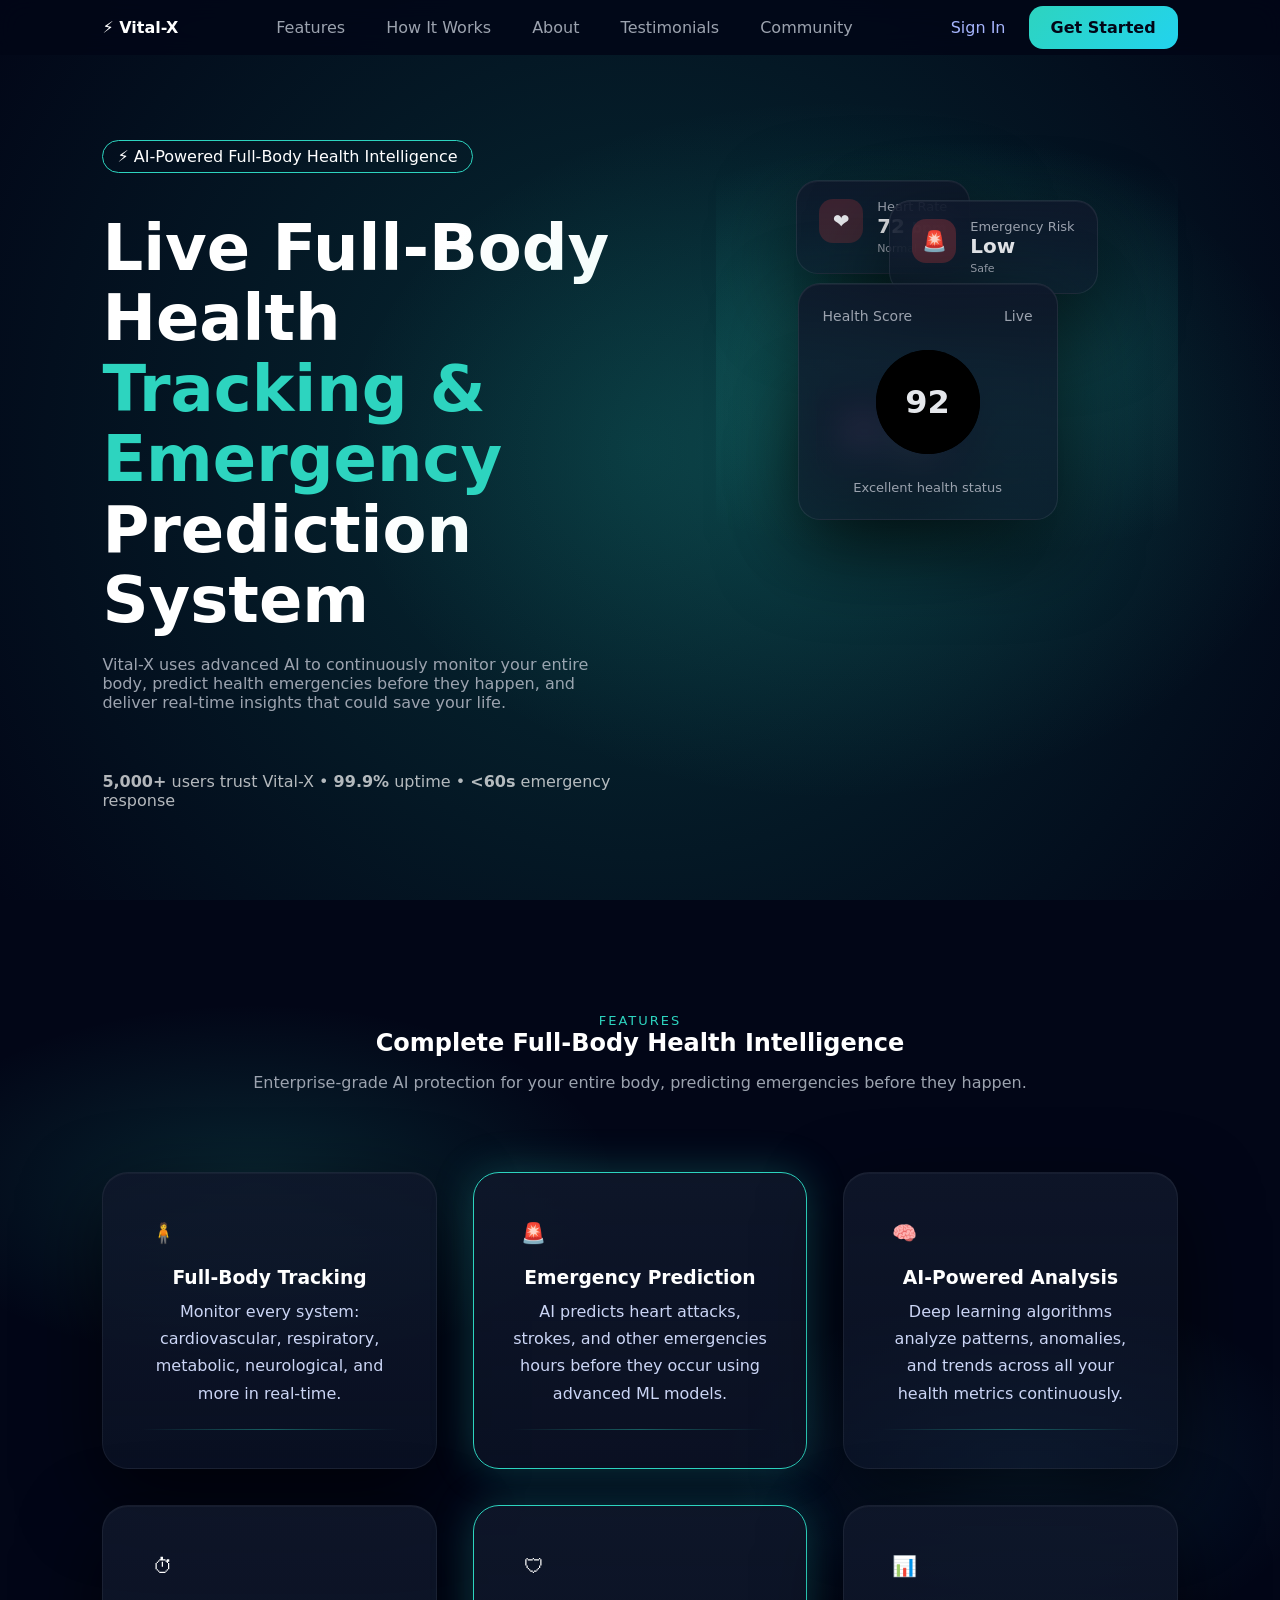
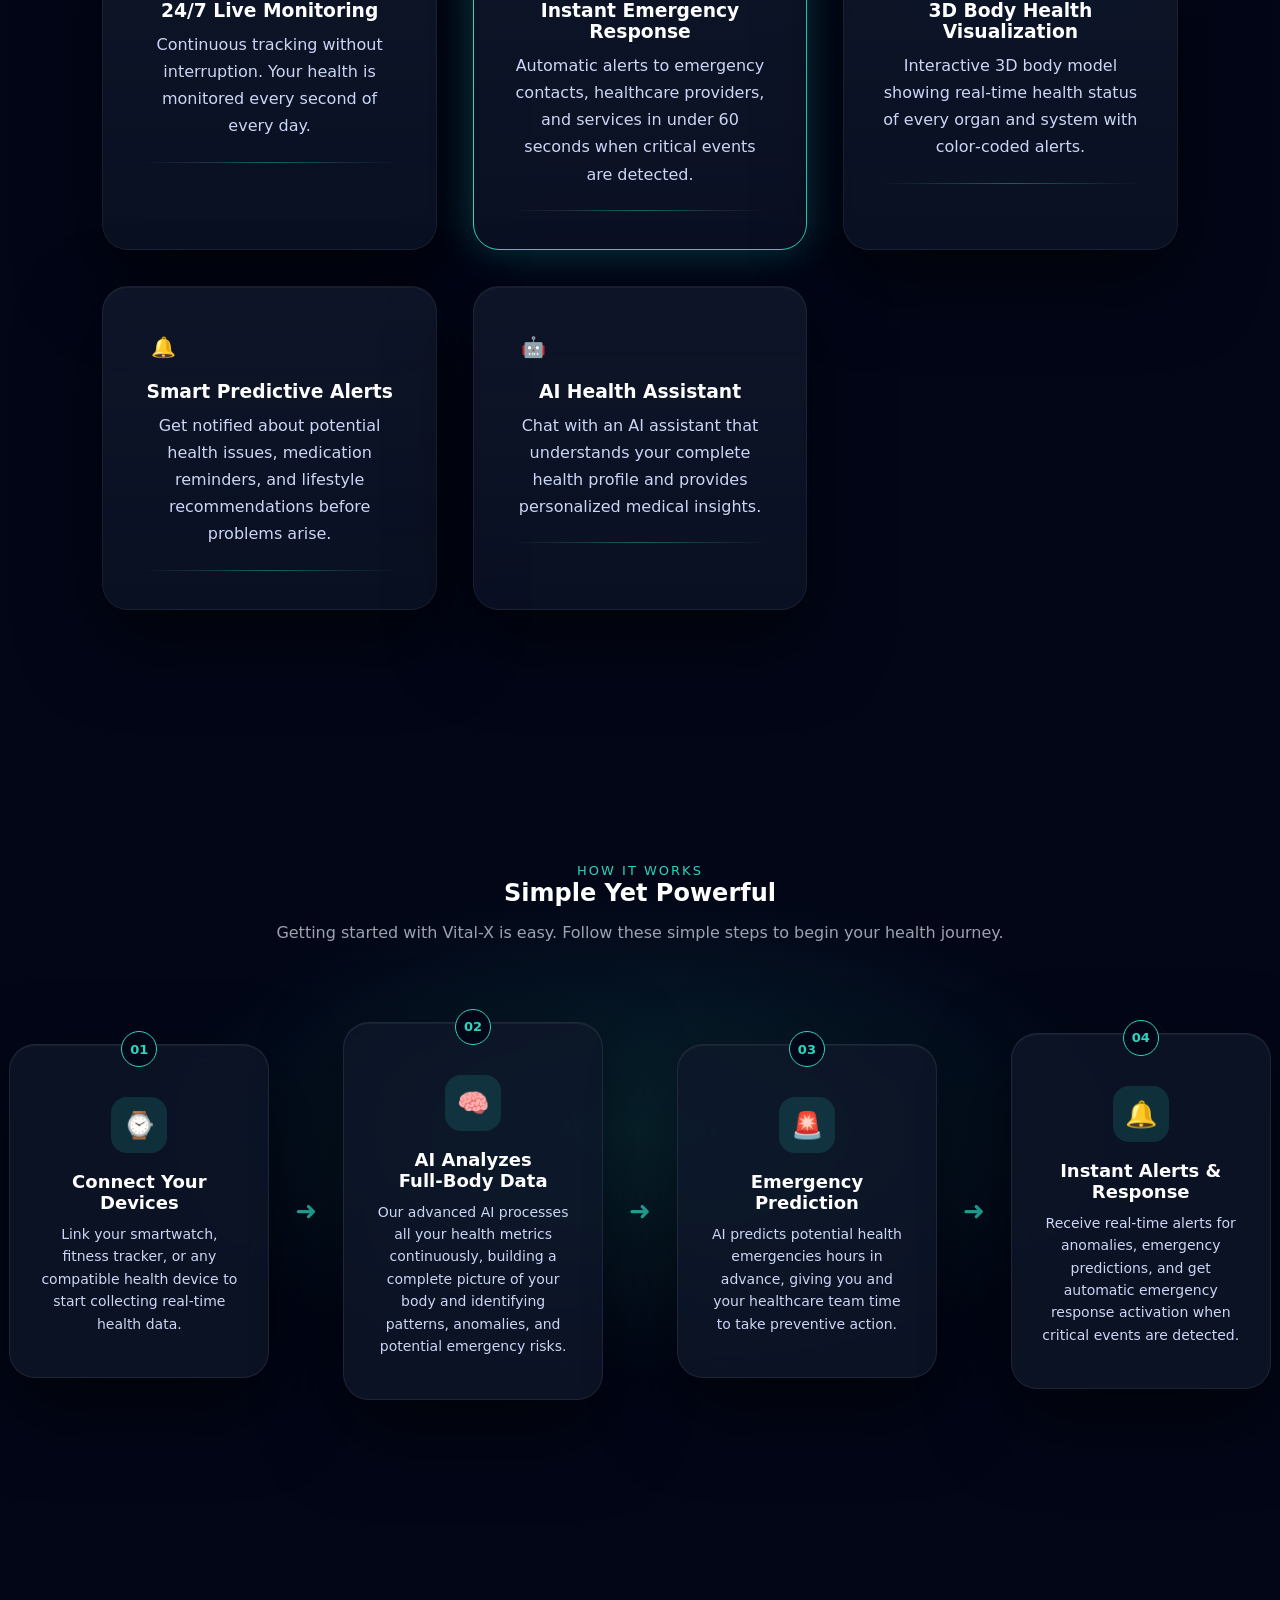
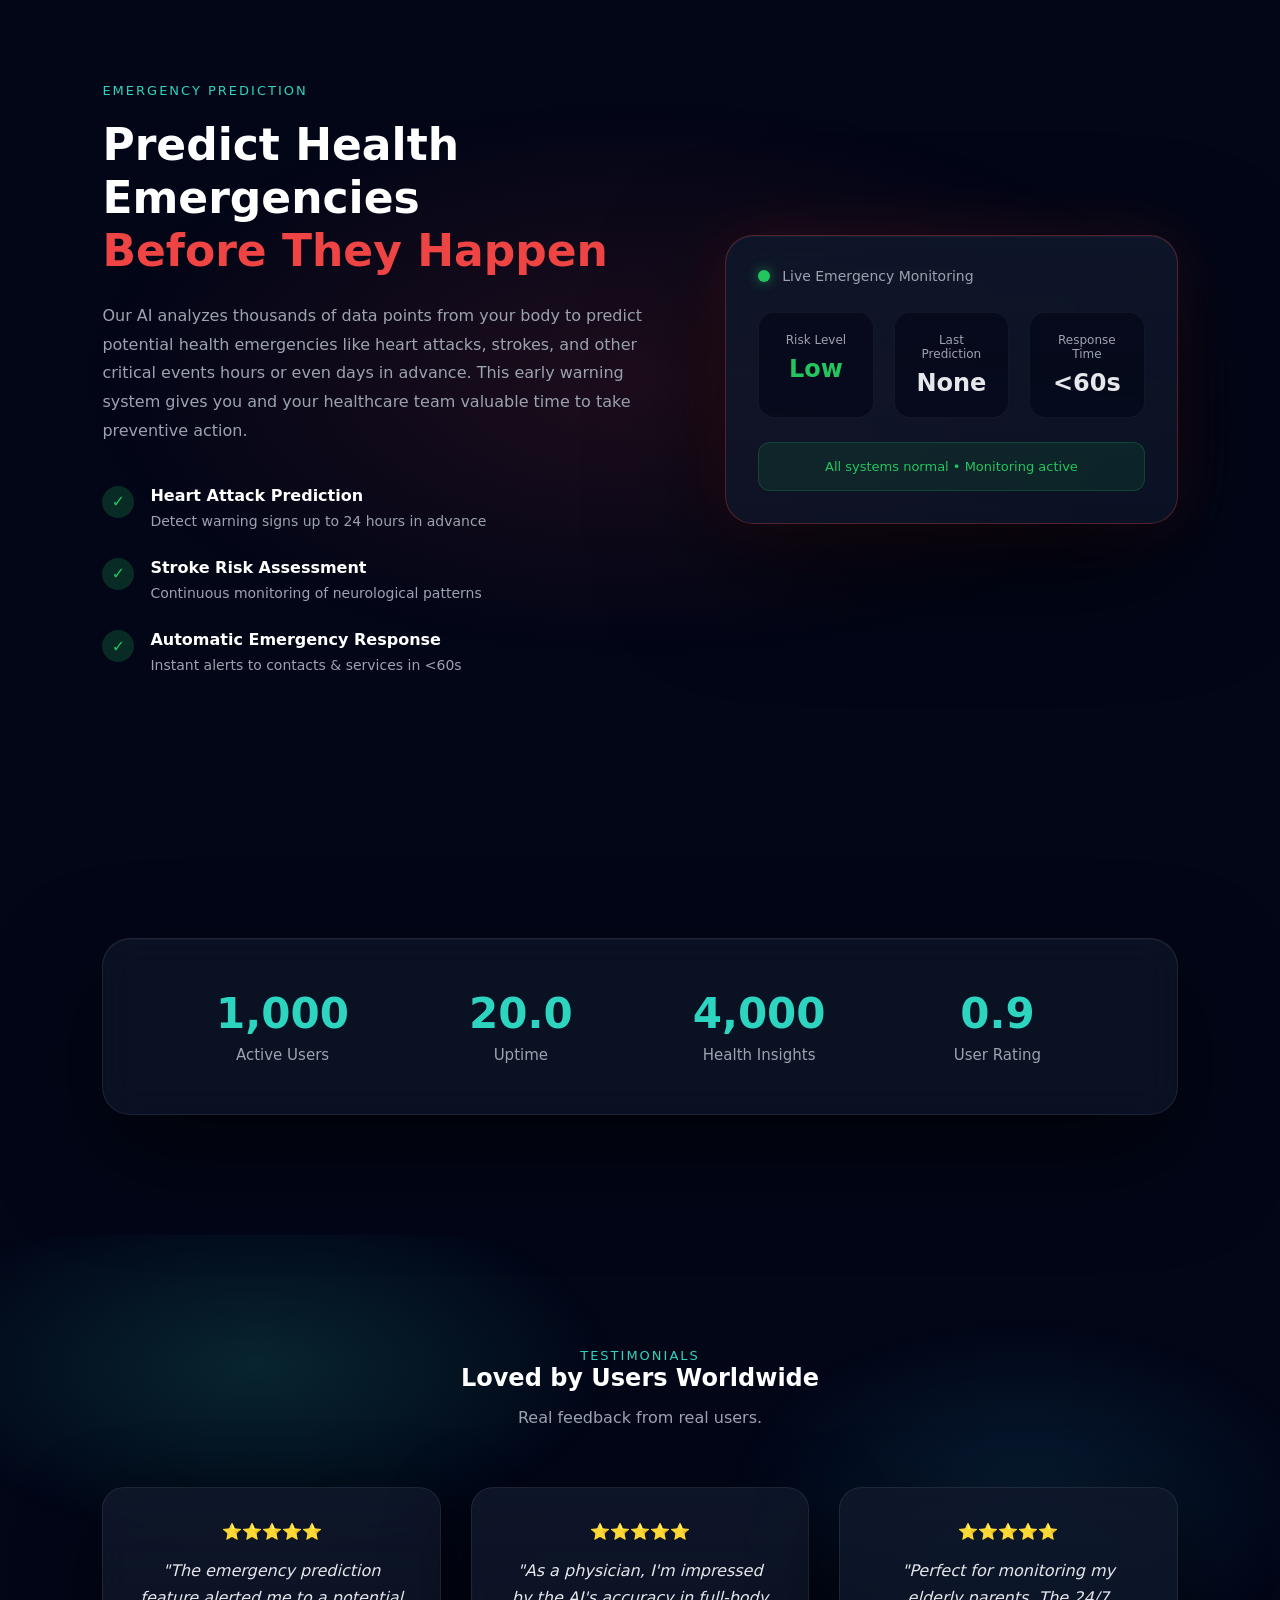
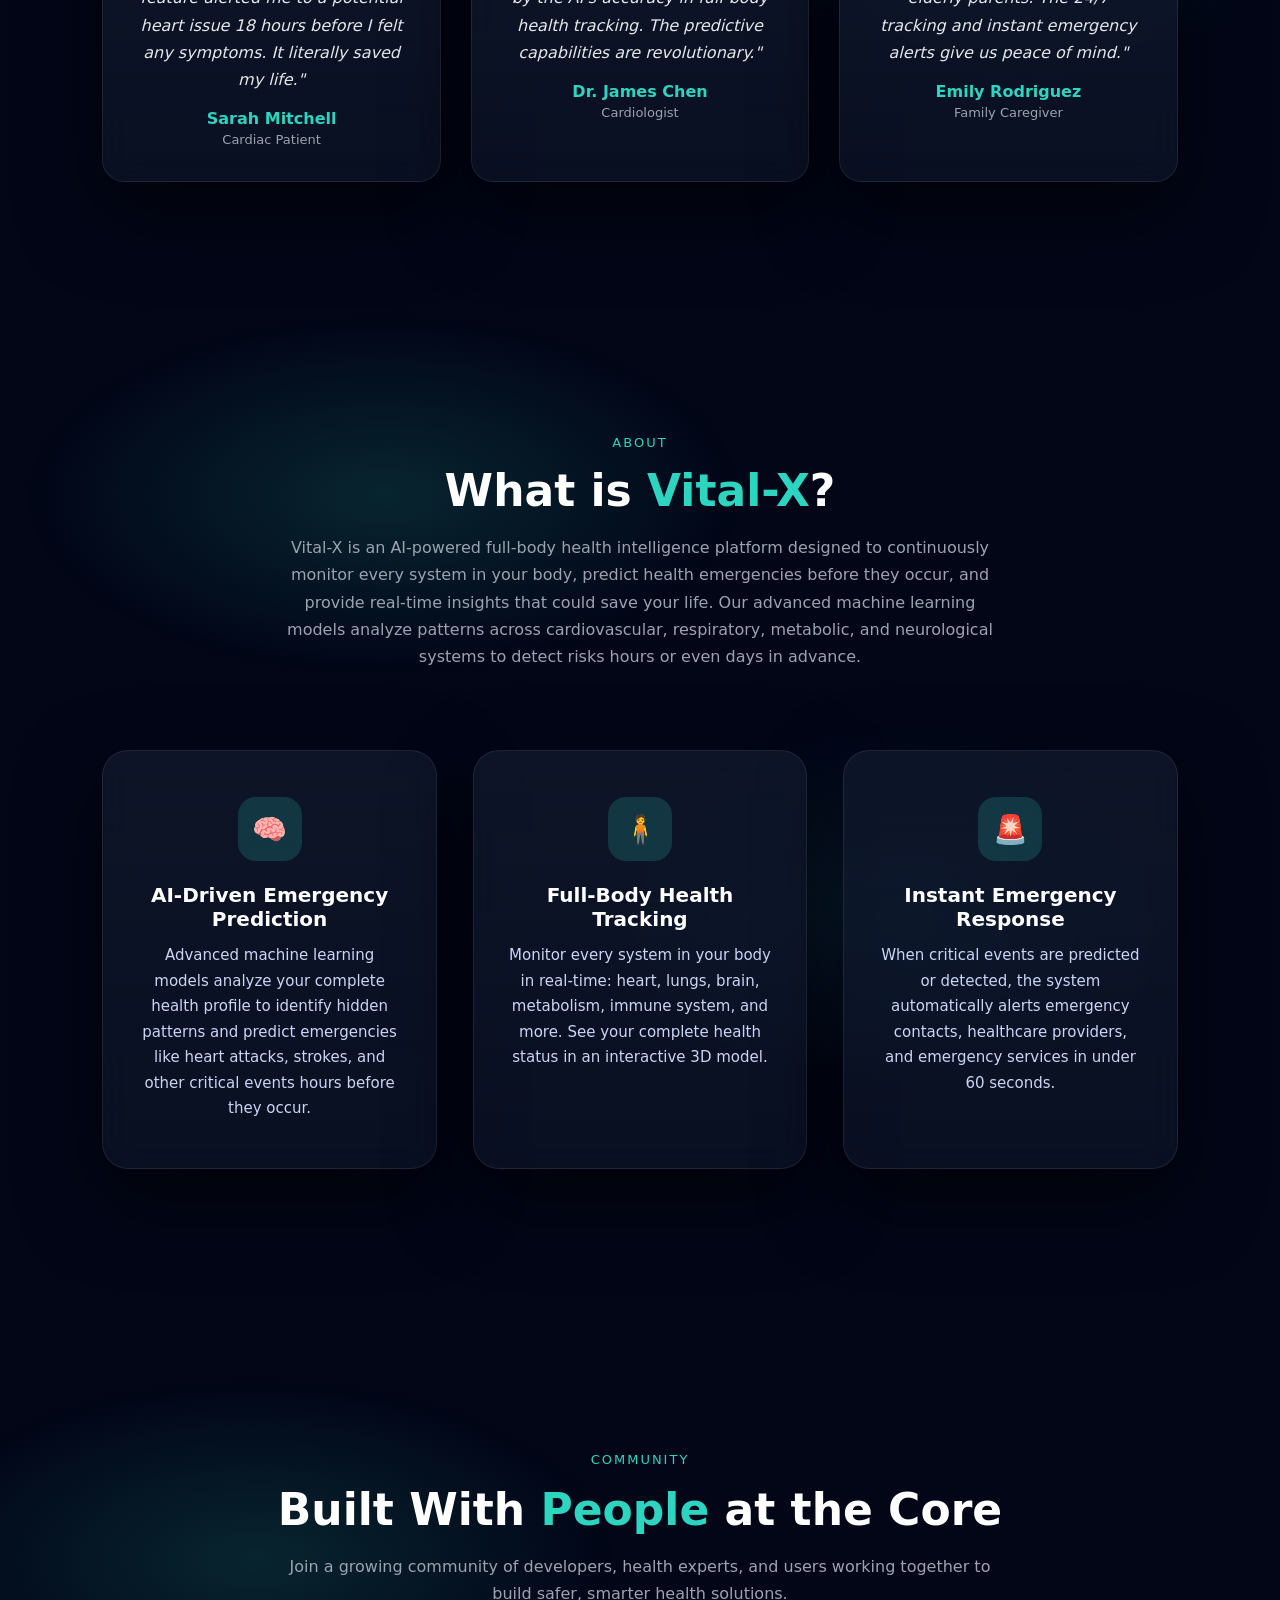
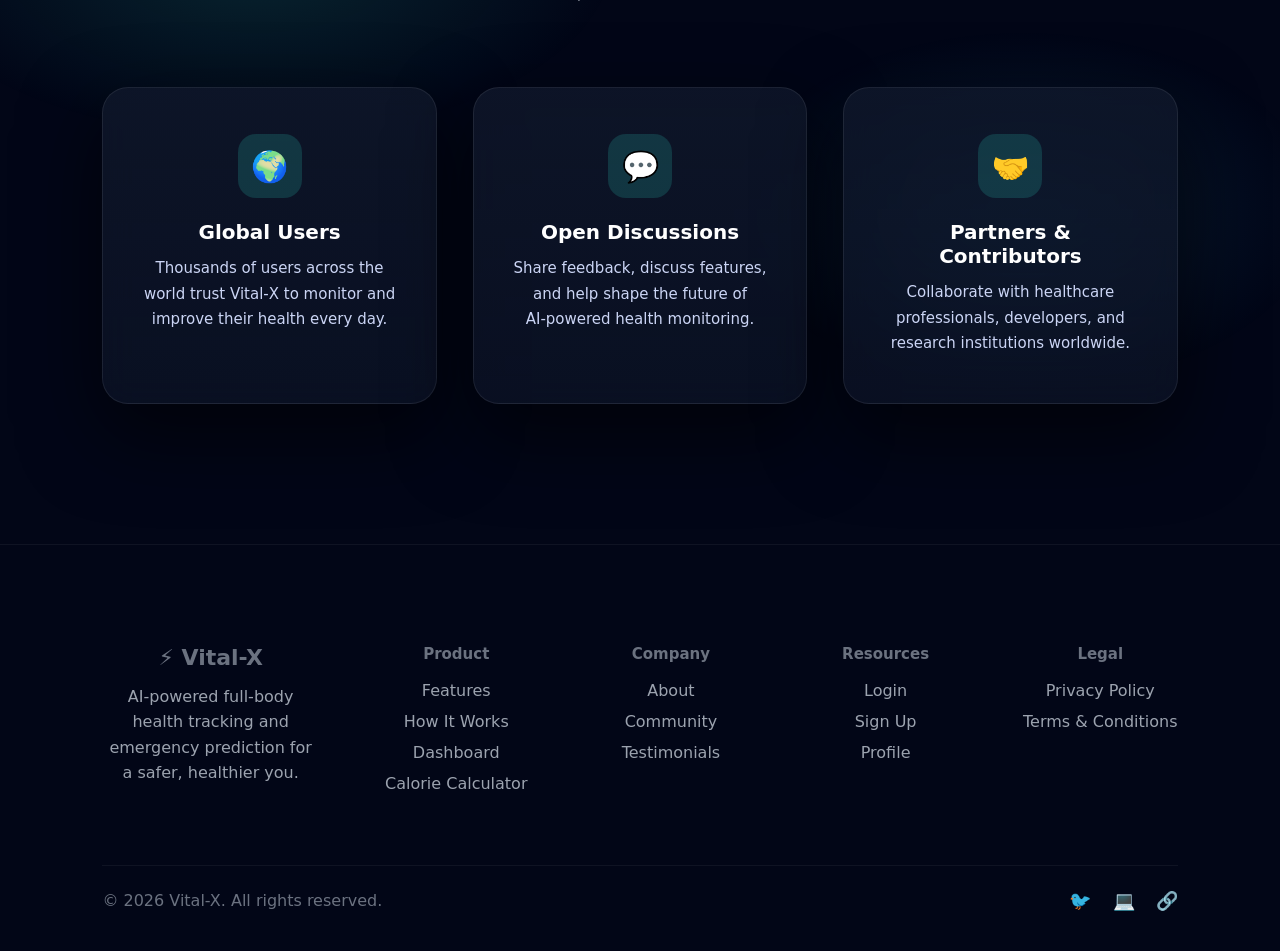
==== commit 152e5747: "Frontend Complete" ====
--- a/frontend/Index.html
+++ b/frontend/Index.html
@@ -54,11 +54,11 @@
         </p>
 
         <div class="hero-cta">
-            <a href="auth/signup.html"
-               class="btn primary big">
-                Start Monitoring Now
-            </a>
-            <a href="#how" class="btn ghost big">See How It Works</a>
+<!--            <a href="auth/signup.html"-->
+<!--               class="btn primary big">-->
+<!--                Start Monitoring Now-->
+<!--            </a>-->
+<!--            <a href="#how" class="btn ghost big">See How It Works</a>-->
         </div>
 
         <div class="trust">
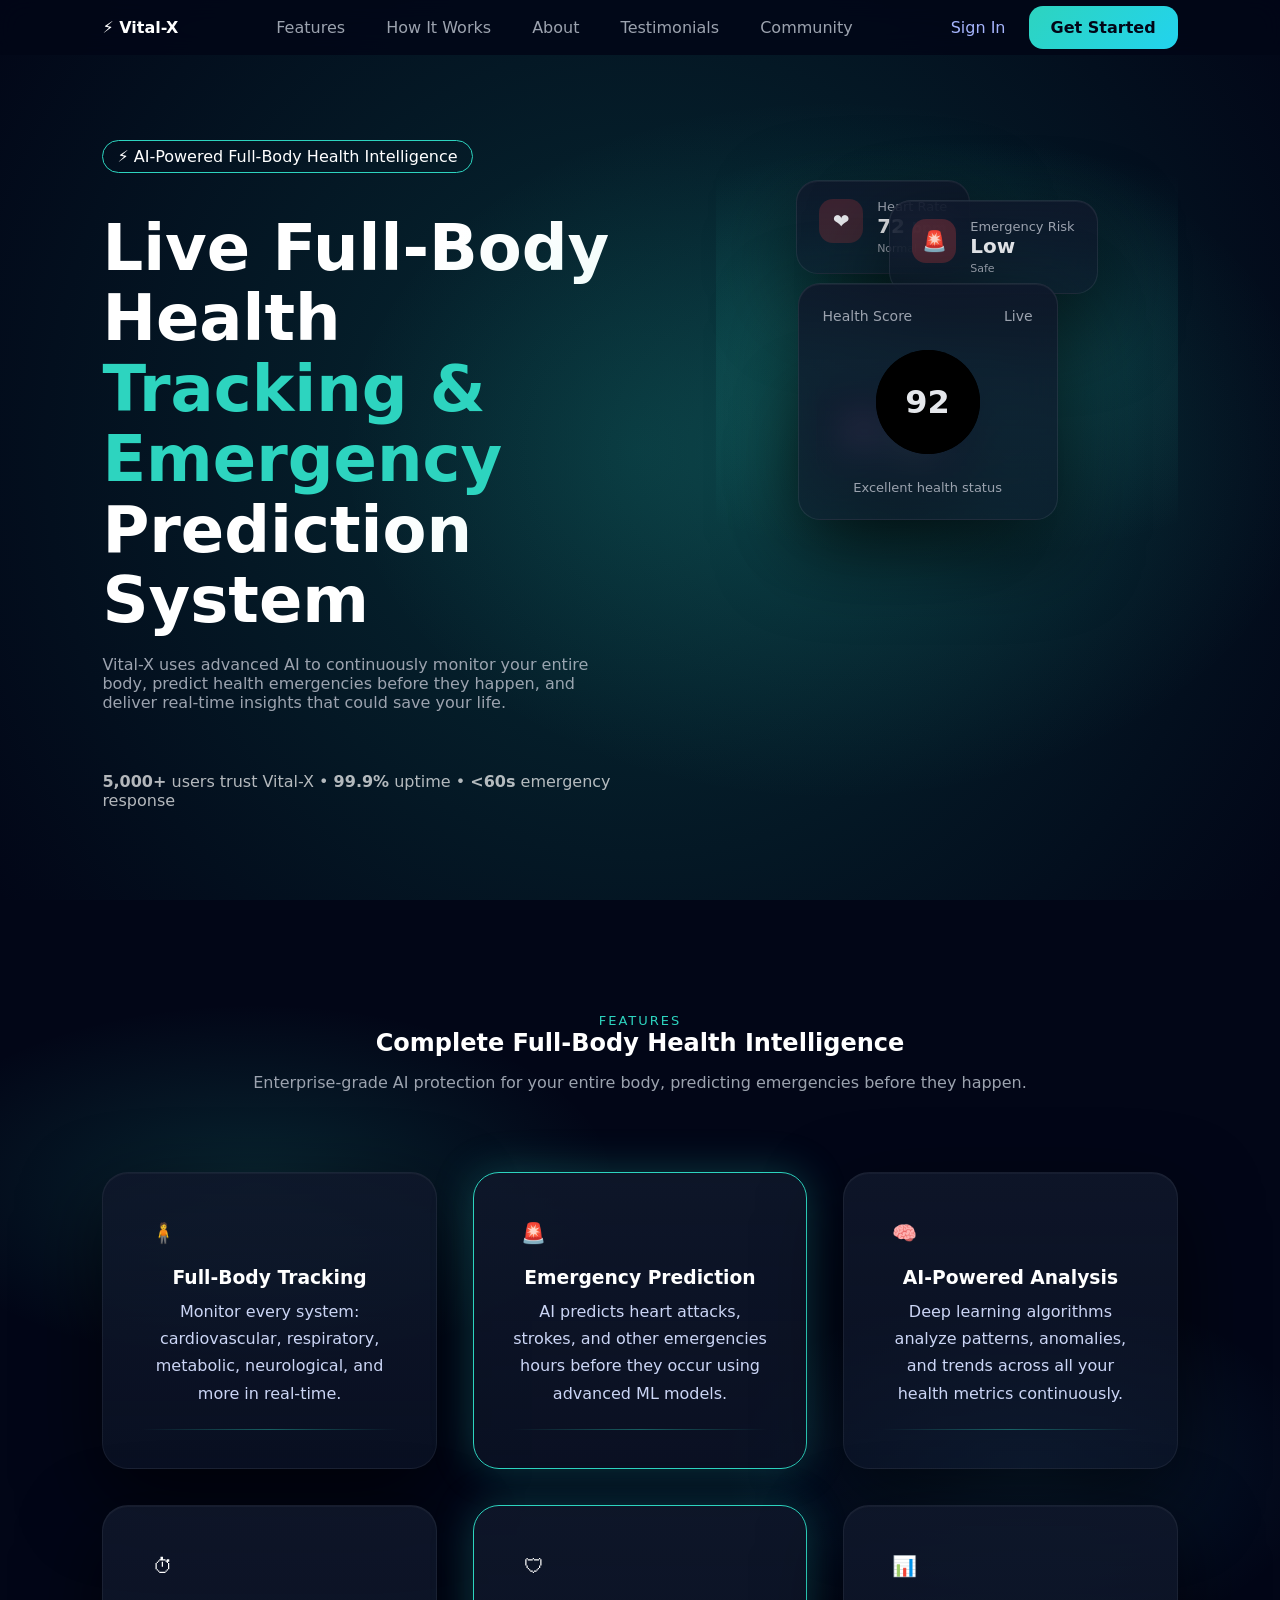
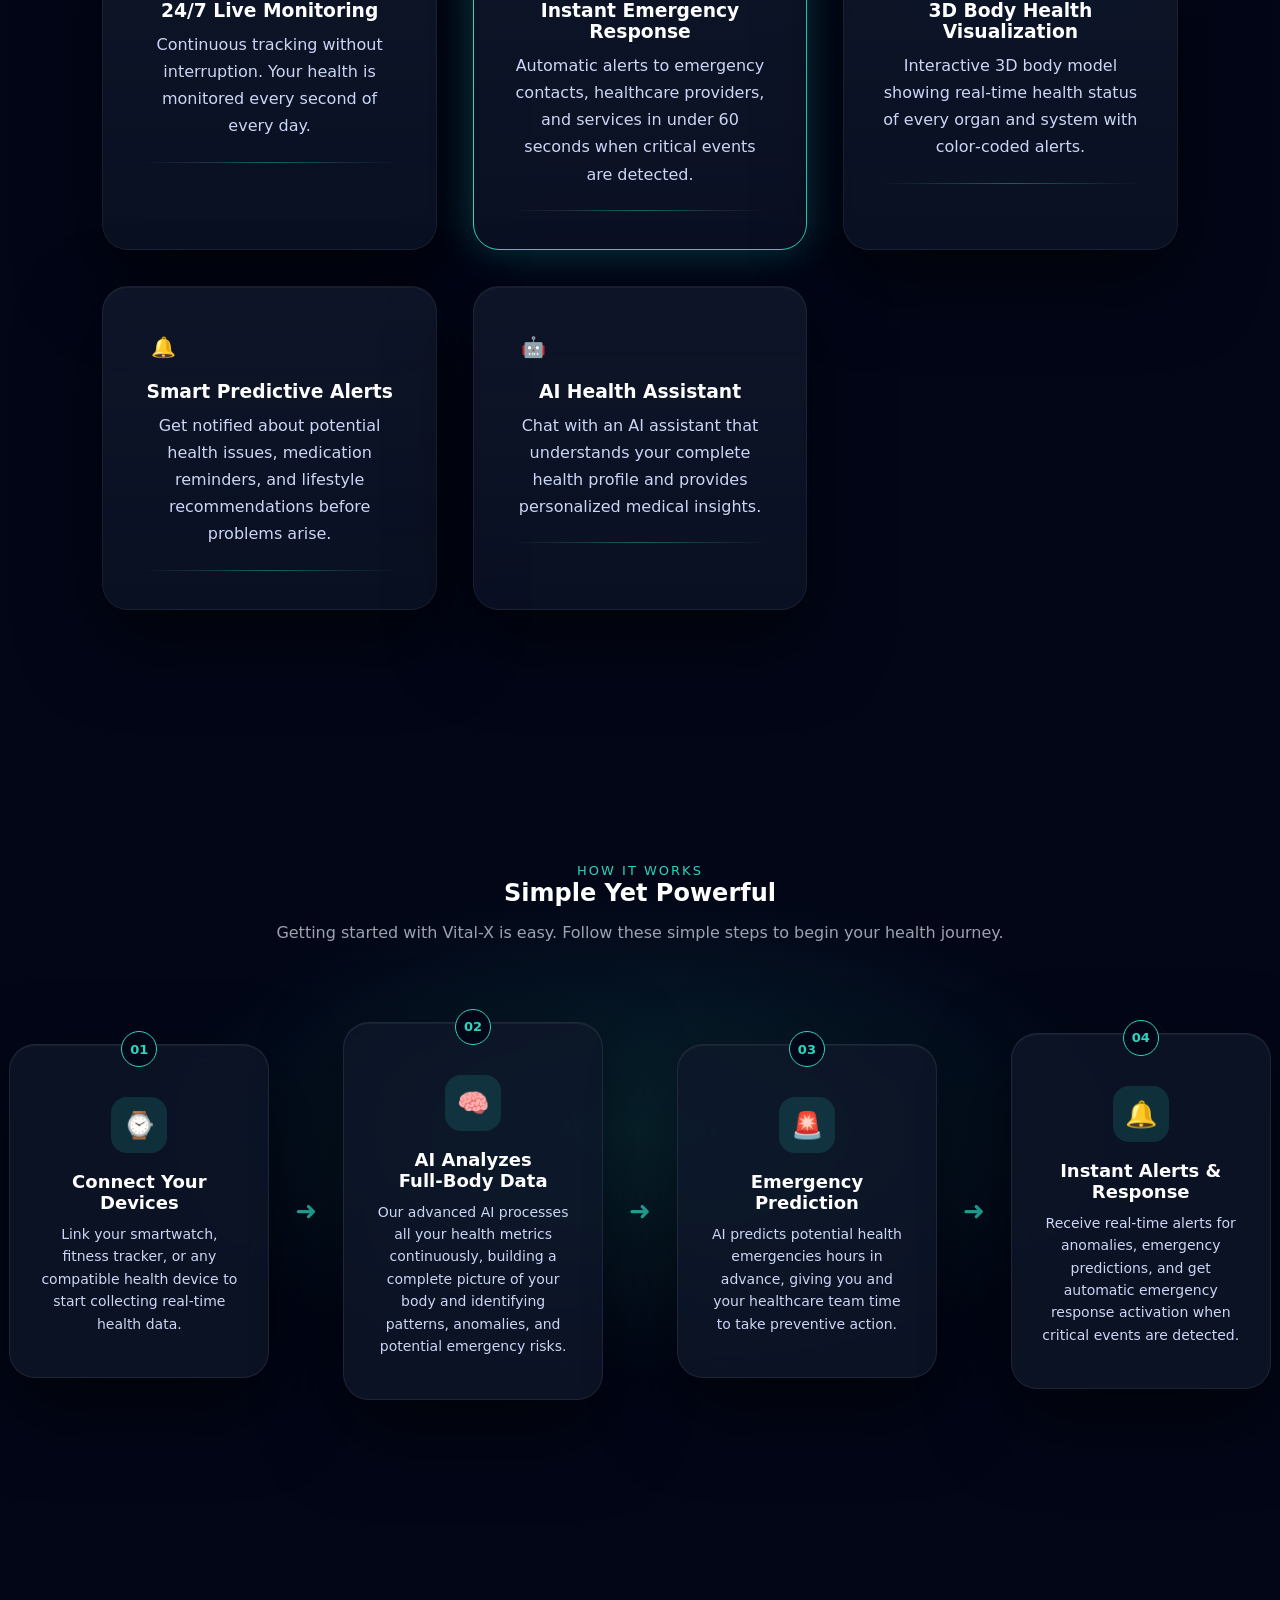
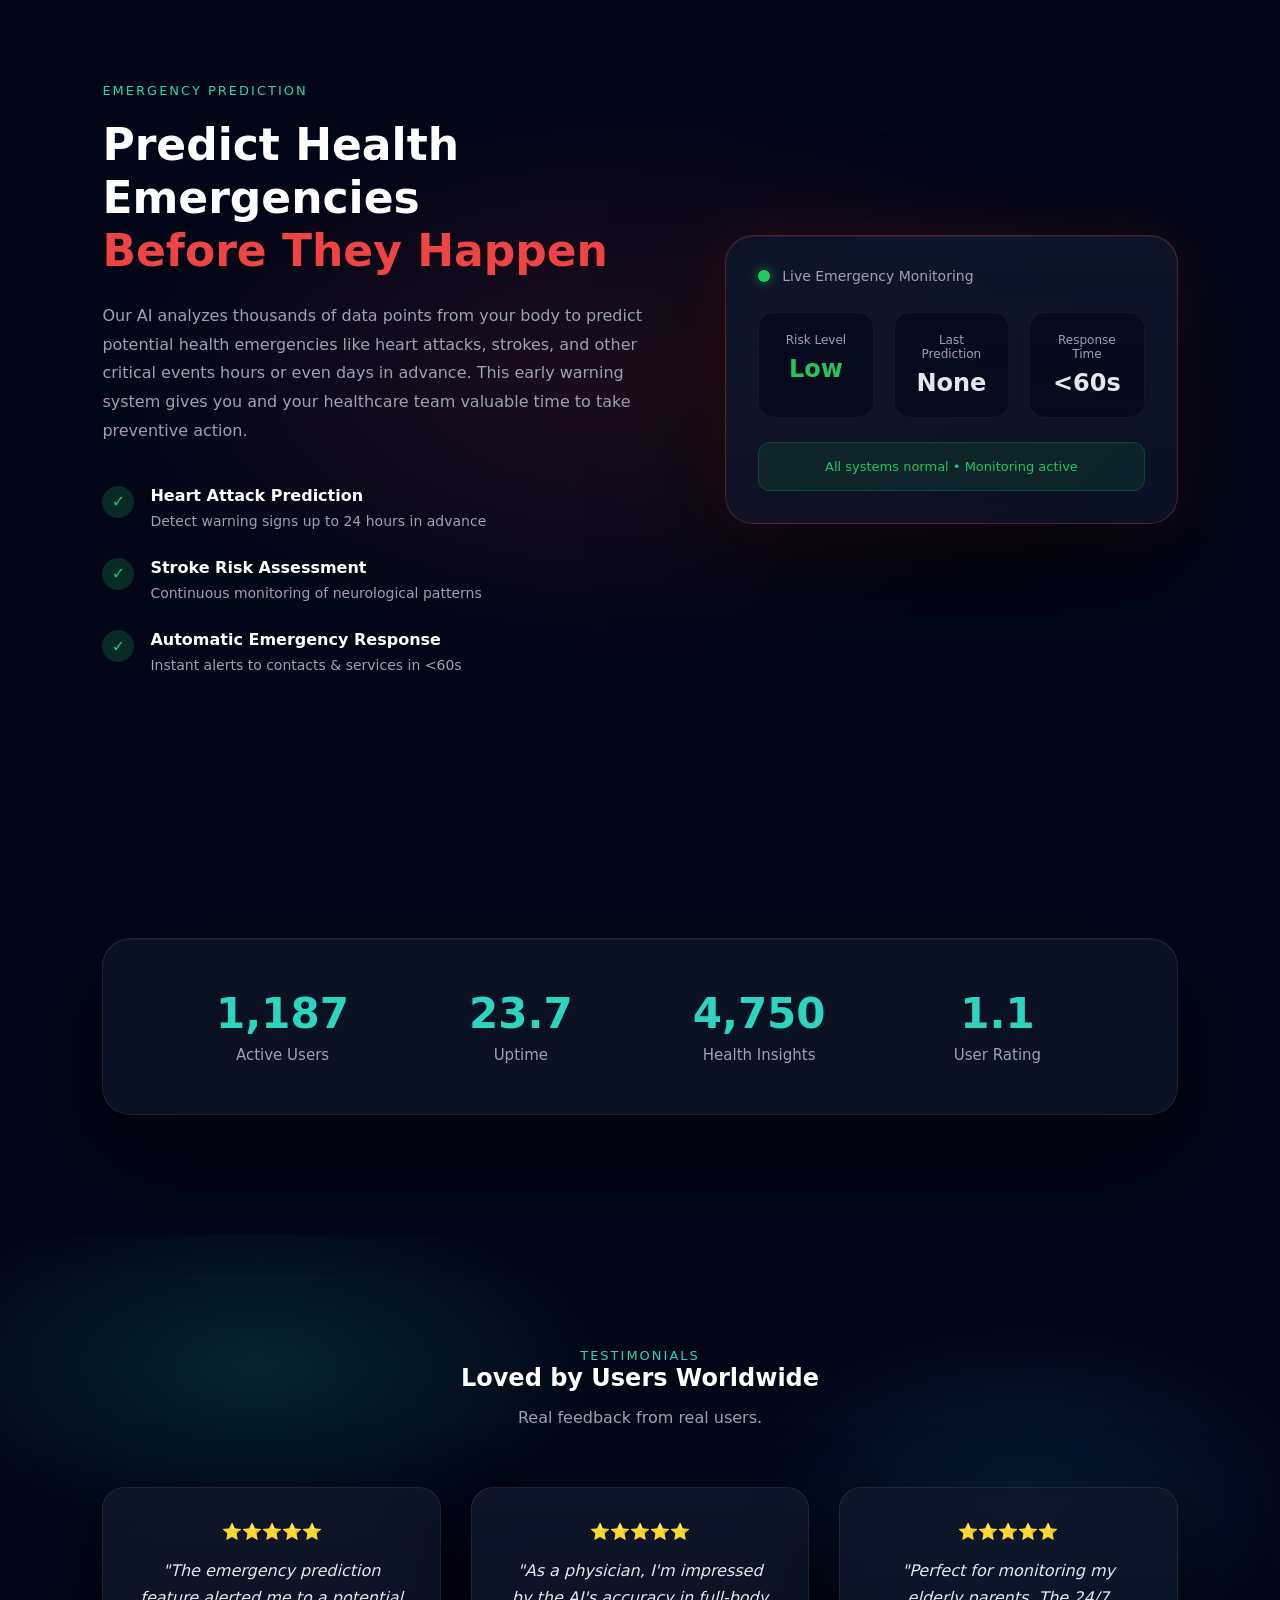
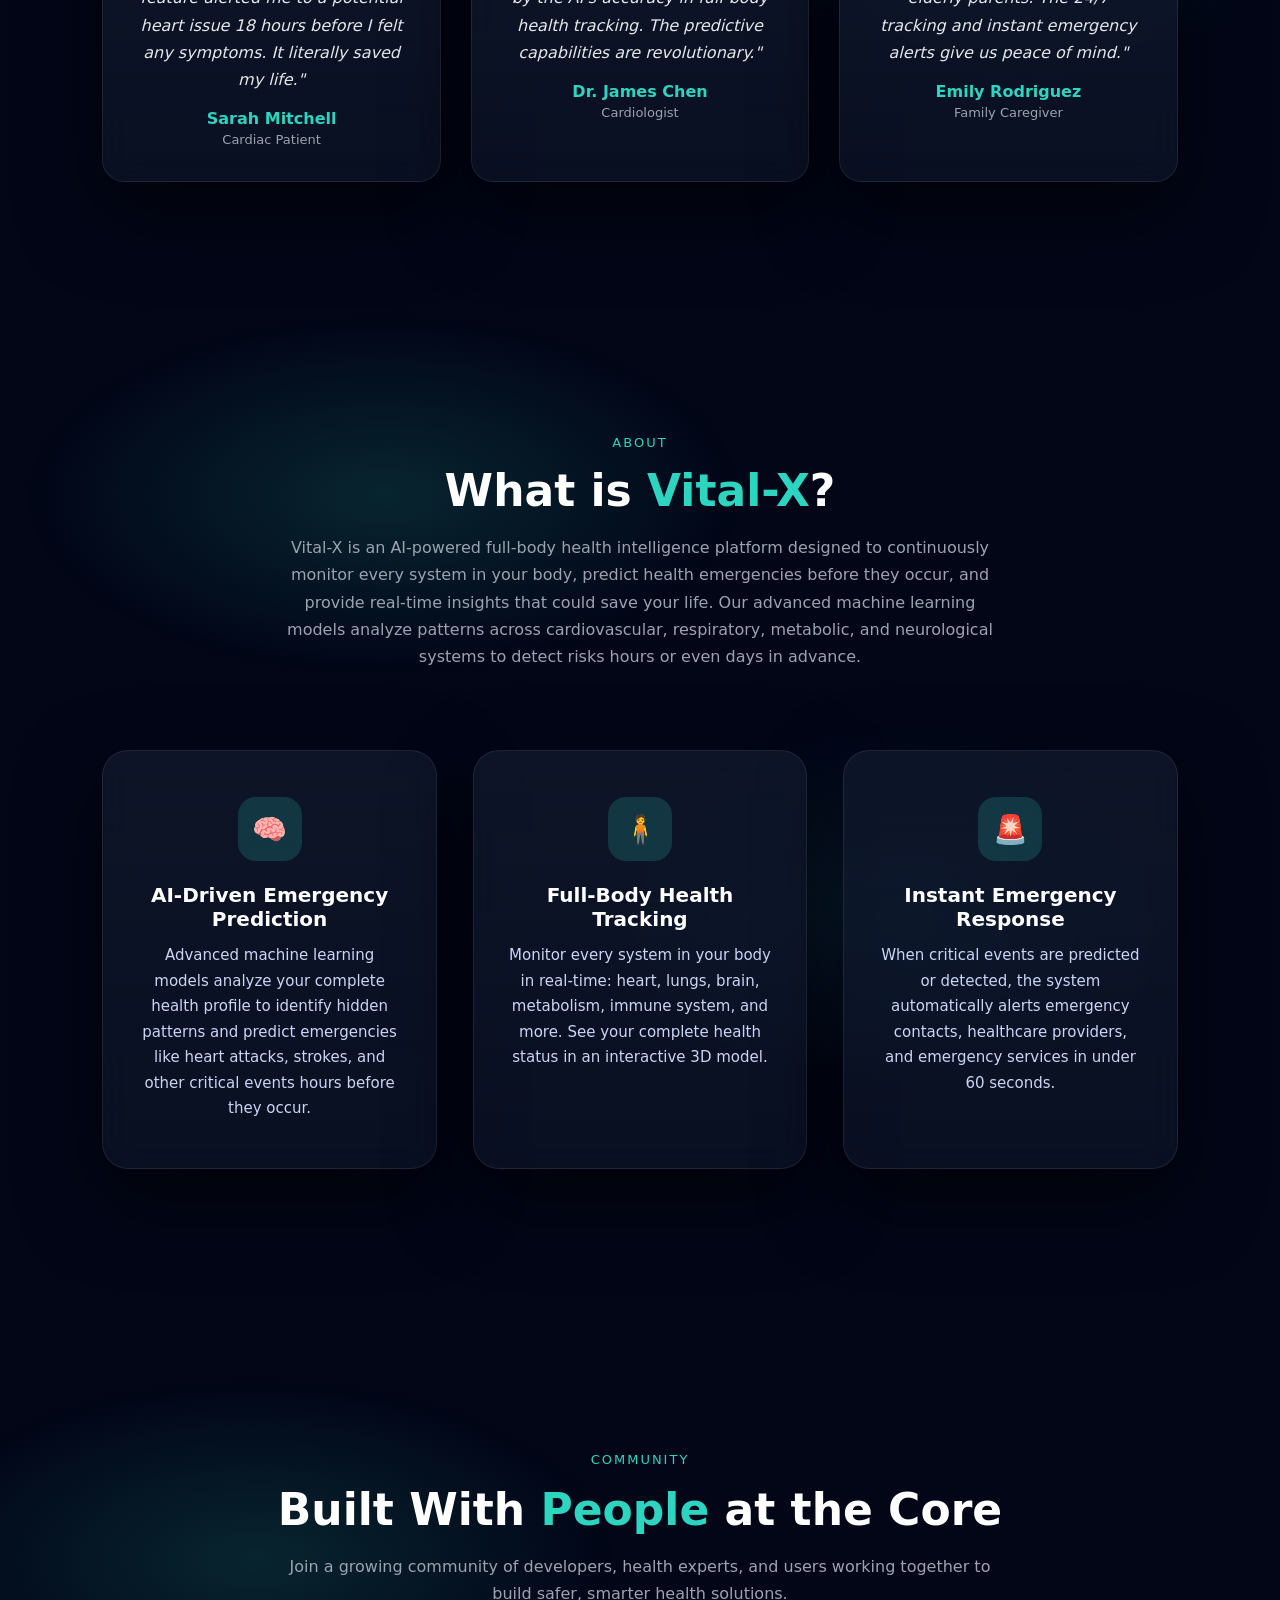
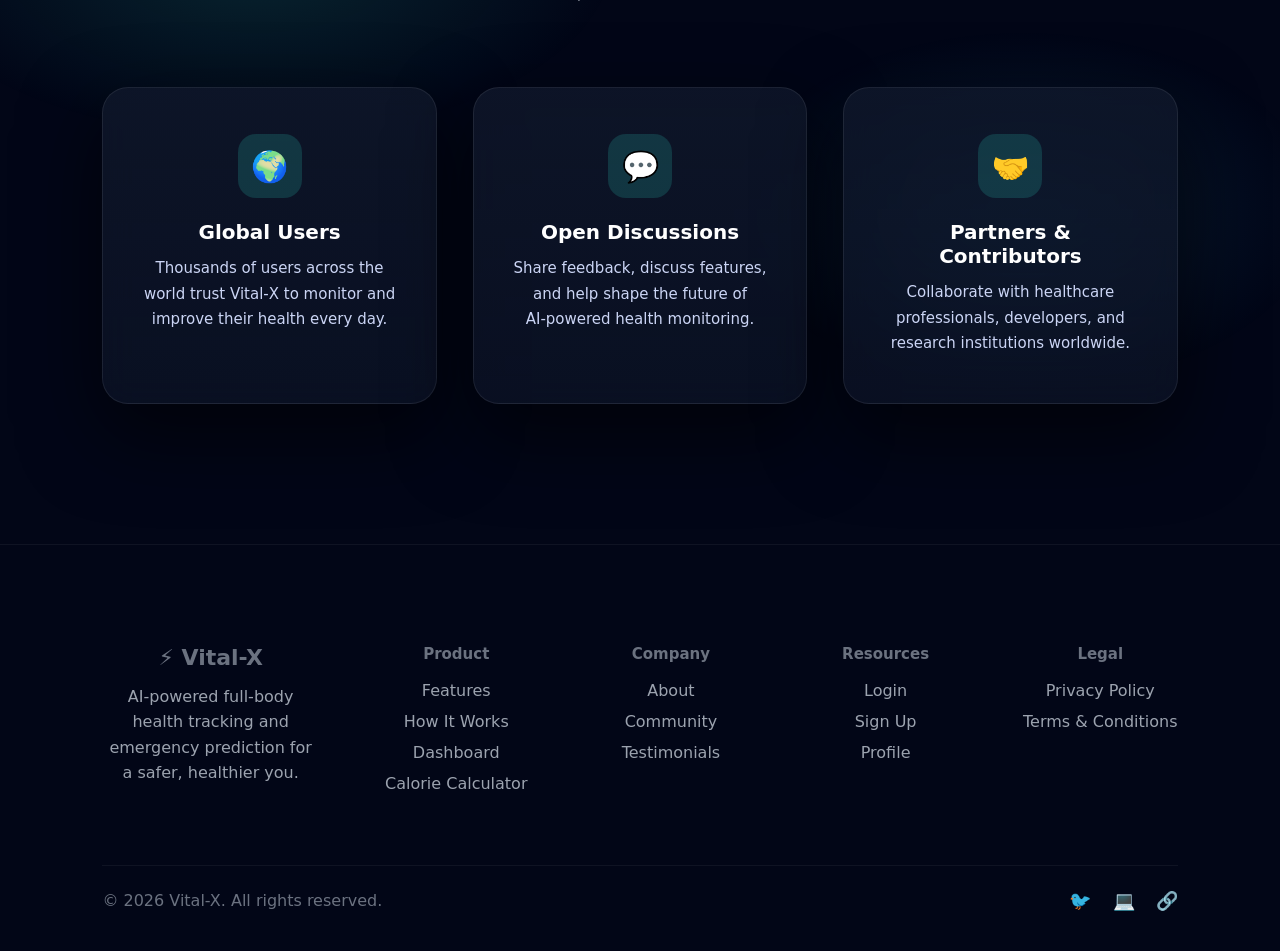
==== commit a7ae8ee3: "Final Frontend" ====
--- a/frontend/Index.html
+++ b/frontend/Index.html
@@ -1,536 +1,549 @@
 <!DOCTYPE html>
 <html lang="en">
+
 <head>
     <meta charset="UTF-8" />
     <title>Vital-X – Intelligent Health Monitoring</title>
     <meta name="viewport" content="width=device-width, initial-scale=1.0" />
     <link rel="stylesheet" href="landing/landing.css" />
 </head>
+
 <body>
 
-<!-- NAVBAR -->
-<header class="navbar">
-    <div class="nav-left">
-        <div class="logo">⚡ Vital-X</div>
-    </div>
-
-    <nav class="nav-center">
-        <a href="#features">Features</a>
-        <a href="#how">How It Works</a>
-        <a href="#about">About</a>
-        <a href="#testimonials">Testimonials</a>
-        <a href="#community">Community</a>
-    </nav>
-
-
-    <div class="nav-right">
-        <a href="auth/login.html" class="signin">Sign In</a>
-        <a href="auth/signup.html"
-           class="btn primary">
-            Get Started
-        </a>
-
-    </div>
-</header>
-
-<!-- HERO -->
-<!-- HERO -->
-<section class="hero">
-
-    <!-- LEFT -->
-    <div class="hero-left">
-        <span class="pill">⚡ AI‑Powered Full‑Body Health Intelligence</span>
-
-        <h1>
-            Live Full‑Body Health<br>
-            <span>Tracking & Emergency</span><br>
-            Prediction System
-        </h1>
-
-        <p>
-            Vital-X uses advanced AI to continuously monitor your entire body,
-            predict health emergencies before they happen, and deliver real‑time insights
-            that could save your life.
-        </p>
-
-        <div class="hero-cta">
-<!--            <a href="auth/signup.html"-->
-<!--               class="btn primary big">-->
-<!--                Start Monitoring Now-->
-<!--            </a>-->
-<!--            <a href="#how" class="btn ghost big">See How It Works</a>-->
-        </div>
-
-        <div class="trust">
-            <strong>5,000+</strong> users trust Vital-X • <strong>99.9%</strong> uptime • <strong>&lt;60s</strong> emergency response
-        </div>
-    </div>
-
-    <!-- RIGHT -->
-    <div class="hero-right">
-        <div class="hero-visual">
-
-            <div class="health-cluster">
-
-                <!-- Heart -->
-                <!-- Heart -->
-                <div class="glass-card small heart draggable">
-                    <div class="icon heart">❤️</div>
-                    <div>
-                        <p class="label">Heart Rate</p>
-                        <h3>72 <span>bpm</span></h3>
-                        <p class="status-indicator">Normal</p>
-                    </div>
-                </div>
-
-                <!-- Emergency Risk -->
-                <div class="glass-card small emergency draggable">
-                    <div class="icon emergency-icon">🚨</div>
-                    <div>
-                        <p class="label">Emergency Risk</p>
-                        <h3>Low</h3>
-                        <p class="status-indicator">Safe</p>
-                    </div>
-                </div>
-
-                <!-- SpO2 -->
-                <div class="glass-card small spo2 draggable">
-                    <div class="icon wave">💓</div>
-                    <div>
-                        <p class="label">SpO2</p>
-                        <h3>98 <span>%</span></h3>
-                        <p class="status-indicator">Optimal</p>
-                    </div>
-                </div>
-
-                <!-- Score -->
-                <div class="glass-card large score draggable">
-                    <div class="score-header">
-                        <span>Health Score</span>
-                        <span class="live">Live</span>
-                    </div>
-
-                    <div class="ring-wrapper">
-                        <svg viewBox="0 0 120 120">
-                            <circle cx="60" cy="60" r="52" />
-                            <circle cx="60" cy="60" r="52" class="progress" />
-                        </svg>
-                        <div class="ring-text">92</div>
-                    </div>
-
-                    <p class="status">Excellent health status</p>
-                </div>
-
-            </div>
-        </div>
-    </div>
-
-</section>
-<!-- FEATURES -->
-<section class="section" id="features">
-    <span class="section-tag">FEATURES</span>
-    <h2>Complete Full‑Body Health Intelligence</h2>
-    <p class="section-sub">
-        Enterprise‑grade AI protection for your entire body, predicting emergencies before they happen.
-    </p>
-
-    <div class="features-grid">
-        <div class="feature-card">
-            <div class="icon">🧍</div>
-            <h3>Full‑Body Tracking</h3>
-            <p>Monitor every system: cardiovascular, respiratory, metabolic, neurological, and more in real‑time.</p>
-        </div>
-
-        <div class="feature-card highlight">
-            <div class="icon">🚨</div>
-            <h3>Emergency Prediction</h3>
-            <p>AI predicts heart attacks, strokes, and other emergencies hours before they occur using advanced ML models.</p>
-        </div>
-
-        <div class="feature-card">
-            <div class="icon">🧠</div>
-            <h3>AI‑Powered Analysis</h3>
-            <p>Deep learning algorithms analyze patterns, anomalies, and trends across all your health metrics continuously.</p>
-        </div>
-
-        <div class="feature-card">
-            <div class="icon">⏱</div>
-            <h3>24/7 Live Monitoring</h3>
-            <p>Continuous tracking without interruption. Your health is monitored every second of every day.</p>
-        </div>
-
-        <div class="feature-card wide highlight">
-            <div class="icon">🛡</div>
-            <h3>Instant Emergency Response</h3>
-            <p>Automatic alerts to emergency contacts, healthcare providers, and services in under 60 seconds when critical events are detected.</p>
-        </div>
-
-        <div class="feature-card wide">
-            <div class="icon">📊</div>
-            <h3>3D Body Health Visualization</h3>
-            <p>Interactive 3D body model showing real‑time health status of every organ and system with color‑coded alerts.</p>
-        </div>
-
-        <div class="feature-card">
-            <div class="icon">🔔</div>
-            <h3>Smart Predictive Alerts</h3>
-            <p>Get notified about potential health issues, medication reminders, and lifestyle recommendations before problems arise.</p>
-        </div>
-
-        <div class="feature-card">
-            <div class="icon">🤖</div>
-            <h3>AI Health Assistant</h3>
-            <p>Chat with an AI assistant that understands your complete health profile and provides personalized medical insights.</p>
-        </div>
-    </div>
-</section>
-
-<!-- HOW IT WORKS -->
-<section class="how-it-works" id="how">
-    <span class="section-tag">HOW IT WORKS</span>
-    <h2>Simple Yet Powerful</h2>
-    <p class="section-sub">
-        Getting started with Vital-X is easy.
-        Follow these simple steps to begin your health journey.
-    </p>
-
-    <div class="steps-container">
-
-        <!-- STEP 1 -->
-        <div class="step-card">
-            <div class="step-number">01</div>
-            <div class="step-icon">⌚</div>
-            <h3>Connect Your Devices</h3>
-            <p>
-                Link your smartwatch, fitness tracker, or any compatible
-                health device to start collecting real‑time health data.
-            </p>
-        </div>
-
-        <!-- STEP 2 -->
-        <div class="step-arrow">➜</div>
-
-        <div class="step-card">
-            <div class="step-number">02</div>
-            <div class="step-icon">🧠</div>
-            <h3>AI Analyzes Full‑Body Data</h3>
-            <p>
-                Our advanced AI processes all your health metrics continuously,
-                building a complete picture of your body and identifying patterns,
-                anomalies, and potential emergency risks.
-            </p>
-        </div>
-
-        <!-- STEP 3 -->
-        <div class="step-arrow">➜</div>
-
-        <div class="step-card">
-            <div class="step-number">03</div>
-            <div class="step-icon">🚨</div>
-            <h3>Emergency Prediction</h3>
-            <p>
-                AI predicts potential health emergencies hours in advance,
-                giving you and your healthcare team time to take preventive action.
-            </p>
-        </div>
-
-        <!-- STEP 4 -->
-        <div class="step-arrow">➜</div>
-
-        <div class="step-card">
-            <div class="step-number">04</div>
-            <div class="step-icon">🔔</div>
-            <h3>Instant Alerts & Response</h3>
-            <p>
-                Receive real‑time alerts for anomalies, emergency predictions,
-                and get automatic emergency response activation when critical events are detected.
-            </p>
-        </div>
-
-    </div>
-</section>
-
-<!-- EMERGENCY PREDICTION HIGHLIGHT -->
-<section class="emergency-section">
-    <div class="emergency-content">
-        <div class="emergency-left">
-            <span class="section-tag">EMERGENCY PREDICTION</span>
-            <h2>
-                Predict Health Emergencies<br>
-                <span>Before They Happen</span>
-            </h2>
-            <p>
-                Our AI analyzes thousands of data points from your body to predict potential
-                health emergencies like heart attacks, strokes, and other critical events
-                hours or even days in advance. This early warning system gives you and your
-                healthcare team valuable time to take preventive action.
-            </p>
-            <div class="emergency-features">
-                <div class="emergency-feature">
-                    <span class="check">✓</span>
-                    <div>
-                        <strong>Heart Attack Prediction</strong>
-                        <p>Detect warning signs up to 24 hours in advance</p>
-                    </div>
-                </div>
-                <div class="emergency-feature">
-                    <span class="check">✓</span>
-                    <div>
-                        <strong>Stroke Risk Assessment</strong>
-                        <p>Continuous monitoring of neurological patterns</p>
-                    </div>
-                </div>
-                <div class="emergency-feature">
-                    <span class="check">✓</span>
-                    <div>
-                        <strong>Automatic Emergency Response</strong>
-                        <p>Instant alerts to contacts & services in &lt;60s</p>
-                    </div>
-                </div>
-            </div>
-        </div>
-        <div class="emergency-visual">
-            <div class="emergency-card">
-                <div class="emergency-header">
-                    <span class="pulse-dot"></span>
-                    <span>Live Emergency Monitoring</span>
-                </div>
-                <div class="emergency-stats">
-                    <div class="emergency-stat">
-                        <p>Risk Level</p>
-                        <h3 class="risk-low">Low</h3>
-                    </div>
-                    <div class="emergency-stat">
-                        <p>Last Prediction</p>
-                        <h3>None</h3>
-                    </div>
-                    <div class="emergency-stat">
-                        <p>Response Time</p>
-                        <h3>&lt;60s</h3>
-                    </div>
-                </div>
-                <div class="emergency-status">
-                    <p>All systems normal • Monitoring active</p>
-                </div>
-            </div>
-        </div>
-    </div>
-</section>
-
-<!-- STATS SECTION -->
-<section class="stats-section">
-    <div class="stats-glass">
-
-        <div class="stat-item">
-            <h3 data-count="5000">0</h3>
-            <p>Active Users</p>
-        </div>
-
-        <div class="stat-item">
-            <h3 data-count="99.9">0</h3>
-            <p>Uptime</p>
-        </div>
-
-        <div class="stat-item">
-            <h3 data-count="20000">0</h3>
-            <p>Health Insights</p>
-        </div>
-
-        <div class="stat-item">
-            <h3 data-count="4.6">0</h3>
-            <p>User Rating</p>
-        </div>
-
-    </div>
-</section>
-
-
-<!-- TESTIMONIALS -->
-<section class="section" id="testimonials">
-    <span class="section-tag">TESTIMONIALS</span>
-    <h2>Loved by Users Worldwide</h2>
-    <p class="section-sub">
-        Real feedback from real users.
-    </p>
-
-    <div class="testimonial-grid">
-        <div class="testimonial">
-            ⭐⭐⭐⭐⭐
-            <p>"The emergency prediction feature alerted me to a potential heart issue 18 hours before I felt any symptoms. It literally saved my life."</p>
-            <b>Sarah Mitchell</b>
-            <span class="testimonial-role">Cardiac Patient</span>
-        </div>
-
-        <div class="testimonial">
-            ⭐⭐⭐⭐⭐
-            <p>"As a physician, I'm impressed by the AI's accuracy in full-body health tracking. The predictive capabilities are revolutionary."</p>
-            <b>Dr. James Chen</b>
-            <span class="testimonial-role">Cardiologist</span>
-        </div>
-
-        <div class="testimonial">
-            ⭐⭐⭐⭐⭐
-            <p>"Perfect for monitoring my elderly parents. The 24/7 tracking and instant emergency alerts give us peace of mind."</p>
-            <b>Emily Rodriguez</b>
-            <span class="testimonial-role">Family Caregiver</span>
-        </div>
-    </div>
-</section>
-
-<section class="about-section" id="about">
-
-    <span class="section-tag">ABOUT</span>
-    <h2>
-        What is <span>Vital-X</span>?
-    </h2>
-
-    <p class="about-intro">
-        Vital-X is an AI‑powered full‑body health intelligence platform designed to
-        continuously monitor every system in your body, predict health emergencies before they occur,
-        and provide real‑time insights that could save your life. Our advanced machine learning models
-        analyze patterns across cardiovascular, respiratory, metabolic, and neurological systems to
-        detect risks hours or even days in advance.
-    </p>
-
-    <div class="about-grid">
-
-        <div class="about-card">
-            <div class="about-icon">🧠</div>
-            <h3>AI‑Driven Emergency Prediction</h3>
-            <p>
-                Advanced machine learning models analyze your complete health profile to identify
-                hidden patterns and predict emergencies like heart attacks, strokes, and other
-                critical events hours before they occur.
-            </p>
-        </div>
-
-        <div class="about-card">
-            <div class="about-icon">🧍</div>
-            <h3>Full‑Body Health Tracking</h3>
-            <p>
-                Monitor every system in your body in real‑time: heart, lungs, brain, metabolism,
-                immune system, and more. See your complete health status in an interactive 3D model.
-            </p>
-        </div>
-
-        <div class="about-card">
-            <div class="about-icon">🚨</div>
-            <h3>Instant Emergency Response</h3>
-            <p>
-                When critical events are predicted or detected, the system automatically alerts
-                emergency contacts, healthcare providers, and emergency services in under 60 seconds.
-            </p>
-        </div>
-
-    </div>
-
-</section>
-
-<section class="community-section" id="community">
-
-    <span class="section-tag">COMMUNITY</span>
-    <h2>
-        Built With <span>People</span> at the Core
-    </h2>
-
-    <p class="community-intro">
-        Join a growing community of developers, health experts, and users
-        working together to build safer, smarter health solutions.
-    </p>
-
-    <div class="community-grid">
-
-        <div class="community-card">
-            <div class="community-icon">🌍</div>
-            <h3>Global Users</h3>
-            <p>
-                Thousands of users across the world trust Vital‑X to monitor
-                and improve their health every day.
-            </p>
-        </div>
-
-        <div class="community-card">
-            <div class="community-icon">💬</div>
-            <h3>Open Discussions</h3>
-            <p>
-                Share feedback, discuss features, and help shape the future
-                of AI‑powered health monitoring.
-            </p>
-        </div>
-
-        <div class="community-card">
-            <div class="community-icon">🤝</div>
-            <h3>Partners & Contributors</h3>
-            <p>
-                Collaborate with healthcare professionals, developers,
-                and research institutions worldwide.
-            </p>
-        </div>
-
-    </div>
-
-</section>
-
-
-<footer class="footer">
-
-    <div class="footer-grid">
-
-        <!-- BRAND -->
-        <div class="footer-brand">
-            <div class="footer-logo">⚡ Vital-X</div>
-            <p>
-                AI‑powered full‑body health tracking and emergency prediction for a safer, healthier you.
-            </p>
-        </div>
-
-        <!-- PRODUCT -->
-        <div class="footer-col">
-            <h4>Product</h4>
+    <!-- NAVBAR -->
+    <header class="navbar">
+        <div class="nav-left">
+            <div class="logo">⚡ Vital-X</div>
+        </div>
+
+        <nav class="nav-center">
             <a href="#features">Features</a>
             <a href="#how">How It Works</a>
-            <a href="dashboard.html">Dashboard</a>
-            <a href="calorie-calculator.html">Calorie Calculator</a>
-        </div>
-
-        <!-- COMPANY -->
-        <div class="footer-col">
-            <h4>Company</h4>
             <a href="#about">About</a>
+            <a href="#testimonials">Testimonials</a>
             <a href="#community">Community</a>
-            <a href="#testimonials">Testimonials</a>
-        </div>
-
-        <!-- RESOURCES -->
-        <div class="footer-col">
-            <h4>Resources</h4>
-            <a href="auth/login.html">Login</a>
-            <a href="auth/signup.html">Sign Up</a>
-            <a href="profile.html">Profile</a>
-        </div>
-
-        <!-- LEGAL -->
-        <div class="footer-col">
-            <h4>Legal</h4>
-            <a href="#">Privacy Policy</a>
-            <a href="#">Terms & Conditions</a>
-        </div>
-
-    </div>
-
-    <div class="footer-bottom">
-        <span>© 2026 Vital-X. All rights reserved.</span>
-
-        <div class="socials">
-            <a href="#">🐦</a>
-            <a href="#">💻</a>
-            <a href="#">🔗</a>
-        </div>
-    </div>
-
-</footer>
-
-
-<script src="landing/landing.js"></script>
+        </nav>
+
+
+        <div class="nav-right">
+            <a href="auth/login.html" class="signin">Sign In</a>
+            <a href="auth/signup.html" class="btn primary">
+                Get Started
+            </a>
+
+        </div>
+    </header>
+
+    <!-- HERO -->
+    <!-- HERO -->
+    <section class="hero">
+
+        <!-- LEFT -->
+        <div class="hero-left">
+            <span class="pill">⚡ AI‑Powered Full‑Body Health Intelligence</span>
+
+            <h1>
+                Live Full‑Body Health<br>
+                <span>Tracking & Emergency</span><br>
+                Prediction System
+            </h1>
+
+            <p>
+                Vital-X uses advanced AI to continuously monitor your entire body,
+                predict health emergencies before they happen, and deliver real‑time insights
+                that could save your life.
+            </p>
+
+            <div class="hero-cta">
+                <!--            <a href="auth/signup.html"-->
+                <!--               class="btn primary big">-->
+                <!--                Start Monitoring Now-->
+                <!--            </a>-->
+                <!--            <a href="#how" class="btn ghost big">See How It Works</a>-->
+            </div>
+
+            <div class="trust">
+                <strong>5,000+</strong> users trust Vital-X • <strong>99.9%</strong> uptime • <strong>&lt;60s</strong>
+                emergency response
+            </div>
+        </div>
+
+        <!-- RIGHT -->
+        <div class="hero-right">
+            <div class="hero-visual">
+
+                <div class="health-cluster">
+
+                    <!-- Heart -->
+                    <!-- Heart -->
+                    <div class="glass-card small heart draggable">
+                        <div class="icon heart">❤️</div>
+                        <div>
+                            <p class="label">Heart Rate</p>
+                            <h3>72 <span>bpm</span></h3>
+                            <p class="status-indicator">Normal</p>
+                        </div>
+                    </div>
+
+                    <!-- Emergency Risk -->
+                    <div class="glass-card small emergency draggable">
+                        <div class="icon emergency-icon">🚨</div>
+                        <div>
+                            <p class="label">Emergency Risk</p>
+                            <h3>Low</h3>
+                            <p class="status-indicator">Safe</p>
+                        </div>
+                    </div>
+
+                    <!-- SpO2 -->
+                    <div class="glass-card small spo2 draggable">
+                        <div class="icon wave">💓</div>
+                        <div>
+                            <p class="label">SpO2</p>
+                            <h3>98 <span>%</span></h3>
+                            <p class="status-indicator">Optimal</p>
+                        </div>
+                    </div>
+
+                    <!-- Score -->
+                    <div class="glass-card large score draggable">
+                        <div class="score-header">
+                            <span>Health Score</span>
+                            <span class="live">Live</span>
+                        </div>
+
+                        <div class="ring-wrapper">
+                            <svg viewBox="0 0 120 120">
+                                <circle cx="60" cy="60" r="52" />
+                                <circle cx="60" cy="60" r="52" class="progress" />
+                            </svg>
+                            <div class="ring-text">92</div>
+                        </div>
+
+                        <p class="status">Excellent health status</p>
+                    </div>
+
+                </div>
+            </div>
+        </div>
+
+    </section>
+    <!-- FEATURES -->
+    <section class="section" id="features">
+        <span class="section-tag">FEATURES</span>
+        <h2>Complete Full‑Body Health Intelligence</h2>
+        <p class="section-sub">
+            Enterprise‑grade AI protection for your entire body, predicting emergencies before they happen.
+        </p>
+
+        <div class="features-grid">
+            <div class="feature-card">
+                <div class="icon">🧍</div>
+                <h3>Full‑Body Tracking</h3>
+                <p>Monitor every system: cardiovascular, respiratory, metabolic, neurological, and more in real‑time.
+                </p>
+            </div>
+
+            <div class="feature-card highlight">
+                <div class="icon">🚨</div>
+                <h3>Emergency Prediction</h3>
+                <p>AI predicts heart attacks, strokes, and other emergencies hours before they occur using advanced ML
+                    models.</p>
+            </div>
+
+            <div class="feature-card">
+                <div class="icon">🧠</div>
+                <h3>AI‑Powered Analysis</h3>
+                <p>Deep learning algorithms analyze patterns, anomalies, and trends across all your health metrics
+                    continuously.</p>
+            </div>
+
+            <div class="feature-card">
+                <div class="icon">⏱</div>
+                <h3>24/7 Live Monitoring</h3>
+                <p>Continuous tracking without interruption. Your health is monitored every second of every day.</p>
+            </div>
+
+            <div class="feature-card wide highlight">
+                <div class="icon">🛡</div>
+                <h3>Instant Emergency Response</h3>
+                <p>Automatic alerts to emergency contacts, healthcare providers, and services in under 60 seconds when
+                    critical events are detected.</p>
+            </div>
+
+            <div class="feature-card wide">
+                <div class="icon">📊</div>
+                <h3>3D Body Health Visualization</h3>
+                <p>Interactive 3D body model showing real‑time health status of every organ and system with color‑coded
+                    alerts.</p>
+            </div>
+
+            <div class="feature-card">
+                <div class="icon">🔔</div>
+                <h3>Smart Predictive Alerts</h3>
+                <p>Get notified about potential health issues, medication reminders, and lifestyle recommendations
+                    before problems arise.</p>
+            </div>
+
+            <div class="feature-card">
+                <div class="icon">🤖</div>
+                <h3>AI Health Assistant</h3>
+                <p>Chat with an AI assistant that understands your complete health profile and provides personalized
+                    medical insights.</p>
+            </div>
+        </div>
+    </section>
+
+    <!-- HOW IT WORKS -->
+    <section class="how-it-works" id="how">
+        <span class="section-tag">HOW IT WORKS</span>
+        <h2>Simple Yet Powerful</h2>
+        <p class="section-sub">
+            Getting started with Vital-X is easy.
+            Follow these simple steps to begin your health journey.
+        </p>
+
+        <div class="steps-container">
+
+            <!-- STEP 1 -->
+            <div class="step-card">
+                <div class="step-number">01</div>
+                <div class="step-icon">⌚</div>
+                <h3>Connect Your Devices</h3>
+                <p>
+                    Link your smartwatch, fitness tracker, or any compatible
+                    health device to start collecting real‑time health data.
+                </p>
+            </div>
+
+            <!-- STEP 2 -->
+            <div class="step-arrow">➜</div>
+
+            <div class="step-card">
+                <div class="step-number">02</div>
+                <div class="step-icon">🧠</div>
+                <h3>AI Analyzes Full‑Body Data</h3>
+                <p>
+                    Our advanced AI processes all your health metrics continuously,
+                    building a complete picture of your body and identifying patterns,
+                    anomalies, and potential emergency risks.
+                </p>
+            </div>
+
+            <!-- STEP 3 -->
+            <div class="step-arrow">➜</div>
+
+            <div class="step-card">
+                <div class="step-number">03</div>
+                <div class="step-icon">🚨</div>
+                <h3>Emergency Prediction</h3>
+                <p>
+                    AI predicts potential health emergencies hours in advance,
+                    giving you and your healthcare team time to take preventive action.
+                </p>
+            </div>
+
+            <!-- STEP 4 -->
+            <div class="step-arrow">➜</div>
+
+            <div class="step-card">
+                <div class="step-number">04</div>
+                <div class="step-icon">🔔</div>
+                <h3>Instant Alerts & Response</h3>
+                <p>
+                    Receive real‑time alerts for anomalies, emergency predictions,
+                    and get automatic emergency response activation when critical events are detected.
+                </p>
+            </div>
+
+        </div>
+    </section>
+
+    <!-- EMERGENCY PREDICTION HIGHLIGHT -->
+    <section class="emergency-section">
+        <div class="emergency-content">
+            <div class="emergency-left">
+                <span class="section-tag">EMERGENCY PREDICTION</span>
+                <h2>
+                    Predict Health Emergencies<br>
+                    <span>Before They Happen</span>
+                </h2>
+                <p>
+                    Our AI analyzes thousands of data points from your body to predict potential
+                    health emergencies like heart attacks, strokes, and other critical events
+                    hours or even days in advance. This early warning system gives you and your
+                    healthcare team valuable time to take preventive action.
+                </p>
+                <div class="emergency-features">
+                    <div class="emergency-feature">
+                        <span class="check">✓</span>
+                        <div>
+                            <strong>Heart Attack Prediction</strong>
+                            <p>Detect warning signs up to 24 hours in advance</p>
+                        </div>
+                    </div>
+                    <div class="emergency-feature">
+                        <span class="check">✓</span>
+                        <div>
+                            <strong>Stroke Risk Assessment</strong>
+                            <p>Continuous monitoring of neurological patterns</p>
+                        </div>
+                    </div>
+                    <div class="emergency-feature">
+                        <span class="check">✓</span>
+                        <div>
+                            <strong>Automatic Emergency Response</strong>
+                            <p>Instant alerts to contacts & services in &lt;60s</p>
+                        </div>
+                    </div>
+                </div>
+            </div>
+            <div class="emergency-visual">
+                <div class="emergency-card">
+                    <div class="emergency-header">
+                        <span class="pulse-dot"></span>
+                        <span>Live Emergency Monitoring</span>
+                    </div>
+                    <div class="emergency-stats">
+                        <div class="emergency-stat">
+                            <p>Risk Level</p>
+                            <h3 class="risk-low">Low</h3>
+                        </div>
+                        <div class="emergency-stat">
+                            <p>Last Prediction</p>
+                            <h3>None</h3>
+                        </div>
+                        <div class="emergency-stat">
+                            <p>Response Time</p>
+                            <h3>&lt;60s</h3>
+                        </div>
+                    </div>
+                    <div class="emergency-status">
+                        <p>All systems normal • Monitoring active</p>
+                    </div>
+                </div>
+            </div>
+        </div>
+    </section>
+
+    <!-- STATS SECTION -->
+    <section class="stats-section">
+        <div class="stats-glass">
+
+            <div class="stat-item">
+                <h3 data-count="5000">0</h3>
+                <p>Active Users</p>
+            </div>
+
+            <div class="stat-item">
+                <h3 data-count="99.9">0</h3>
+                <p>Uptime</p>
+            </div>
+
+            <div class="stat-item">
+                <h3 data-count="20000">0</h3>
+                <p>Health Insights</p>
+            </div>
+
+            <div class="stat-item">
+                <h3 data-count="4.6">0</h3>
+                <p>User Rating</p>
+            </div>
+
+        </div>
+    </section>
+
+
+    <!-- TESTIMONIALS -->
+    <section class="section" id="testimonials">
+        <span class="section-tag">TESTIMONIALS</span>
+        <h2>Loved by Users Worldwide</h2>
+        <p class="section-sub">
+            Real feedback from real users.
+        </p>
+
+        <div class="testimonial-grid">
+            <div class="testimonial">
+                ⭐⭐⭐⭐⭐
+                <p>"The emergency prediction feature alerted me to a potential heart issue 18 hours before I felt any
+                    symptoms. It literally saved my life."</p>
+                <b>Sarah Mitchell</b>
+                <span class="testimonial-role">Cardiac Patient</span>
+            </div>
+
+            <div class="testimonial">
+                ⭐⭐⭐⭐⭐
+                <p>"As a physician, I'm impressed by the AI's accuracy in full-body health tracking. The predictive
+                    capabilities are revolutionary."</p>
+                <b>Dr. James Chen</b>
+                <span class="testimonial-role">Cardiologist</span>
+            </div>
+
+            <div class="testimonial">
+                ⭐⭐⭐⭐⭐
+                <p>"Perfect for monitoring my elderly parents. The 24/7 tracking and instant emergency alerts give us
+                    peace of mind."</p>
+                <b>Emily Rodriguez</b>
+                <span class="testimonial-role">Family Caregiver</span>
+            </div>
+        </div>
+    </section>
+
+    <section class="about-section" id="about">
+
+        <span class="section-tag">ABOUT</span>
+        <h2>
+            What is <span>Vital-X</span>?
+        </h2>
+
+        <p class="about-intro">
+            Vital-X is an AI‑powered full‑body health intelligence platform designed to
+            continuously monitor every system in your body, predict health emergencies before they occur,
+            and provide real‑time insights that could save your life. Our advanced machine learning models
+            analyze patterns across cardiovascular, respiratory, metabolic, and neurological systems to
+            detect risks hours or even days in advance.
+        </p>
+
+        <div class="about-grid">
+
+            <div class="about-card">
+                <div class="about-icon">🧠</div>
+                <h3>AI‑Driven Emergency Prediction</h3>
+                <p>
+                    Advanced machine learning models analyze your complete health profile to identify
+                    hidden patterns and predict emergencies like heart attacks, strokes, and other
+                    critical events hours before they occur.
+                </p>
+            </div>
+
+            <div class="about-card">
+                <div class="about-icon">🧍</div>
+                <h3>Full‑Body Health Tracking</h3>
+                <p>
+                    Monitor every system in your body in real‑time: heart, lungs, brain, metabolism,
+                    immune system, and more. See your complete health status in an interactive 3D model.
+                </p>
+            </div>
+
+            <div class="about-card">
+                <div class="about-icon">🚨</div>
+                <h3>Instant Emergency Response</h3>
+                <p>
+                    When critical events are predicted or detected, the system automatically alerts
+                    emergency contacts, healthcare providers, and emergency services in under 60 seconds.
+                </p>
+            </div>
+
+        </div>
+
+    </section>
+
+    <section class="community-section" id="community">
+
+        <span class="section-tag">COMMUNITY</span>
+        <h2>
+            Built With <span>People</span> at the Core
+        </h2>
+
+        <p class="community-intro">
+            Join a growing community of developers, health experts, and users
+            working together to build safer, smarter health solutions.
+        </p>
+
+        <div class="community-grid">
+
+            <div class="community-card">
+                <div class="community-icon">🌍</div>
+                <h3>Global Users</h3>
+                <p>
+                    Thousands of users across the world trust Vital‑X to monitor
+                    and improve their health every day.
+                </p>
+            </div>
+
+            <div class="community-card">
+                <div class="community-icon">💬</div>
+                <h3>Open Discussions</h3>
+                <p>
+                    Share feedback, discuss features, and help shape the future
+                    of AI‑powered health monitoring.
+                </p>
+            </div>
+
+            <div class="community-card">
+                <div class="community-icon">🤝</div>
+                <h3>Partners & Contributors</h3>
+                <p>
+                    Collaborate with healthcare professionals, developers,
+                    and research institutions worldwide.
+                </p>
+            </div>
+
+        </div>
+
+    </section>
+
+
+    <footer class="footer">
+
+        <div class="footer-grid">
+
+            <!-- BRAND -->
+            <div class="footer-brand">
+                <div class="footer-logo">⚡ Vital-X</div>
+                <p>
+                    AI‑powered full‑body health tracking and emergency prediction for a safer, healthier you.
+                </p>
+            </div>
+
+            <!-- PRODUCT -->
+            <div class="footer-col">
+                <h4>Product</h4>
+                <a href="#features">Features</a>
+                <a href="#how">How It Works</a>
+                <a href="dashboard.html">Dashboard</a>
+                <a href="calorie-calculator.html">Calorie Calculator</a>
+            </div>
+
+            <!-- COMPANY -->
+            <div class="footer-col">
+                <h4>Company</h4>
+                <a href="#about">About</a>
+                <a href="#community">Community</a>
+                <a href="#testimonials">Testimonials</a>
+            </div>
+
+            <!-- RESOURCES -->
+            <div class="footer-col">
+                <h4>Resources</h4>
+                <a href="auth/login.html">Login</a>
+                <a href="auth/signup.html">Sign Up</a>
+                <a href="profile.html">Profile</a>
+            </div>
+
+            <!-- LEGAL -->
+            <div class="footer-col">
+                <h4>Legal</h4>
+                <a href="#">Privacy Policy</a>
+                <a href="#">Terms & Conditions</a>
+            </div>
+
+        </div>
+
+        <div class="footer-bottom">
+            <span>© 2026 Vital-X. All rights reserved.</span>
+
+            <div class="socials">
+                <a href="#">🐦</a>
+                <a href="#">💻</a>
+                <a href="#">🔗</a>
+            </div>
+        </div>
+
+    </footer>
+
+
+    <script src="landing/landing.js"></script>
 </body>
-</html>
+
+</html>
--- a/frontend/landing/landing.css
+++ b/frontend/landing/landing.css
@@ -1,93 +1,175 @@
-* { margin:0; padding:0; box-sizing:border-box; font-family:Inter, system-ui; }
-body { background:#020617; color:#fff; }
+* {
+    margin: 0;
+    padding: 0;
+    box-sizing: border-box;
+    font-family: Inter, system-ui;
+}
+
+body {
+    background: #020617;
+    color: #fff;
+}
 
 /* NAVBAR */
 .navbar {
-    position:fixed; top:0; width:100%;
-    display:flex; justify-content:space-between; align-items:center;
-    padding:18px 8%;
-    background:rgba(2,6,23,.85);
-    backdrop-filter:blur(12px);
-    z-index:100;
-}
-.logo { font-weight:700; }
+    position: fixed;
+    top: 0;
+    width: 100%;
+    display: flex;
+    justify-content: space-between;
+    align-items: center;
+    padding: 18px 8%;
+    background: rgba(2, 6, 23, .85);
+    backdrop-filter: blur(12px);
+    z-index: 100;
+}
+
+.logo {
+    font-weight: 700;
+}
+
 .nav-center a {
-    margin:0 18px; color:#9ca3af; text-decoration:none;
-}
-.nav-center a:hover { color:#2dd4bf; }
-.signin { color:#a5b4fc; margin-right:18px; text-decoration:none; }
+    margin: 0 18px;
+    color: #9ca3af;
+    text-decoration: none;
+}
+
+.nav-center a:hover {
+    color: #2dd4bf;
+}
+
+.signin {
+    color: #a5b4fc;
+    margin-right: 18px;
+    text-decoration: none;
+}
 
 .btn {
-    padding:12px 22px;
-    border-radius:14px;
-    text-decoration:none;
-    font-weight:600;
-}
+    padding: 12px 22px;
+    border-radius: 14px;
+    text-decoration: none;
+    font-weight: 600;
+}
+
 .btn.primary {
-    background:linear-gradient(135deg,#2dd4bf,#22d3ee);
-    color:#020617;
-}
+    background: linear-gradient(135deg, #2dd4bf, #22d3ee);
+    color: #020617;
+}
+
 .btn.ghost {
-    border:1px solid #2dd4bf;
-    color:#2dd4bf;
-}
-.btn.big { padding:16px 34px; }
+    border: 1px solid #2dd4bf;
+    color: #2dd4bf;
+}
+
+.btn.big {
+    padding: 16px 34px;
+}
 
 /* HERO */
 .hero {
-    min-height:100vh;
-    padding:140px 8% 80px;
-    display:grid;
-    grid-template-columns:1.2fr 1fr;
-    gap:60px;
-    background:radial-gradient(circle at center,#0f766e55,transparent);
-}
+    min-height: 100vh;
+    padding: 140px 8% 80px;
+    display: grid;
+    grid-template-columns: 1.2fr 1fr;
+    gap: 60px;
+    background: radial-gradient(circle at center, #0f766e55, transparent);
+}
+
 .pill {
-    display:inline-block;
-    padding:6px 14px;
-    border:1px solid #2dd4bf;
-    border-radius:999px;
-    margin-bottom:20px;
-}
+    display: inline-block;
+    padding: 6px 14px;
+    border: 1px solid #2dd4bf;
+    border-radius: 999px;
+    margin-bottom: 20px;
+}
+
 .hero h1 {
-    font-size:64px;
-    line-height:1.1;
-    margin:20px 0;
-}
-.hero h1 span { color:#2dd4bf; }
-.hero p { color:#9ca3af; max-width:520px; }
-.hero-cta { margin:30px 0; display:flex; gap:18px; flex-wrap: wrap; }
-.trust { opacity:.7; }
+    font-size: 64px;
+    line-height: 1.1;
+    margin: 20px 0;
+}
+
+.hero h1 span {
+    color: #2dd4bf;
+}
+
+.hero p {
+    color: #9ca3af;
+    max-width: 520px;
+}
+
+.hero-cta {
+    margin: 30px 0;
+    display: flex;
+    gap: 18px;
+    flex-wrap: wrap;
+}
+
+.trust {
+    opacity: .7;
+}
 
 /* FLOAT CARDS */
-.hero-right { position:relative; }
+.hero-right {
+    position: relative;
+}
+
 .float-card {
-    position:absolute;
-    background:#0f172a;
-    padding:18px 22px;
-    border-radius:18px;
-    box-shadow:0 30px 80px rgba(0,0,0,.6);
-}
-.heart { top:40px; left:40px; }
-.stress { top:160px; right:20px; }
+    position: absolute;
+    background: #0f172a;
+    padding: 18px 22px;
+    border-radius: 18px;
+    box-shadow: 0 30px 80px rgba(0, 0, 0, .6);
+}
+
+.heart {
+    top: 40px;
+    left: 40px;
+}
+
+.stress {
+    top: 160px;
+    right: 20px;
+}
+
 .score {
-    bottom:40px; right:80px;
-    text-align:center;
-}
+    bottom: 40px;
+    right: 80px;
+    text-align: center;
+}
+
 .ring {
-    width:90px; height:90px;
-    border-radius:50%;
-    border:6px solid #2dd4bf;
-    display:flex; align-items:center; justify-content:center;
-    margin:12px auto;
-    font-size:26px;
+    width: 90px;
+    height: 90px;
+    border-radius: 50%;
+    border: 6px solid #2dd4bf;
+    display: flex;
+    align-items: center;
+    justify-content: center;
+    margin: 12px auto;
+    font-size: 26px;
 }
 
 /* SECTIONS */
-.section { padding:140px 8%; text-align:center; }
-.section-tag { color:#2dd4bf; letter-spacing:2px; font-size:13px; }
-.section-sub { color:#9ca3af; margin:16px 0 60px; }
-.section.dark { background:#020617; }
+.section {
+    padding: 140px 8%;
+    text-align: center;
+}
+
+.section-tag {
+    color: #2dd4bf;
+    letter-spacing: 2px;
+    font-size: 13px;
+}
+
+.section-sub {
+    color: #9ca3af;
+    margin: 16px 0 60px;
+}
+
+.section.dark {
+    background: #020617;
+}
 
 /* FEATURES */
 .features-grid {
@@ -110,17 +192,15 @@
 }
 
 .feature-card {
-    background: linear-gradient(
-            180deg,
-            rgba(15,23,42,0.9),
-            rgba(15,23,42,0.6)
-    );
+    background: linear-gradient(180deg,
+            rgba(15, 23, 42, 0.9),
+            rgba(15, 23, 42, 0.6));
     padding: 38px;
     border-radius: 26px;
-    border: 1px solid rgba(255,255,255,0.06);
+    border: 1px solid rgba(255, 255, 255, 0.06);
     box-shadow:
-            0 30px 80px rgba(0,0,0,0.6),
-            inset 0 1px 0 rgba(255,255,255,0.04);
+        0 30px 80px rgba(0, 0, 0, 0.6),
+        inset 0 1px 0 rgba(255, 255, 255, 0.04);
 }
 
 .feature-card p {
@@ -128,55 +208,61 @@
     line-height: 1.7;
     color: #cbd5f5;
 }
+
 .feature-card::after {
     content: "";
     display: block;
     height: 1px;
     margin-top: 22px;
-    background: linear-gradient(
-            to right,
+    background: linear-gradient(to right,
             transparent,
-            rgba(45,212,191,0.4),
-            transparent
-    );
+            rgba(45, 212, 191, 0.4),
+            transparent);
 }
 
 .feature-card.highlight {
-    border:1px solid #2dd4bf;
-    box-shadow:0 0 40px rgba(45,212,191,.25);
-}
-.feature-card.wide { grid-column:span 0; }
-.icon { font-size:26px; margin-bottom:12px; }
+    border: 1px solid #2dd4bf;
+    box-shadow: 0 0 40px rgba(45, 212, 191, .25);
+}
+
+.feature-card.wide {
+    grid-column: span 0;
+}
+
+.icon {
+    font-size: 26px;
+    margin-bottom: 12px;
+}
 
 /* STEPS */
 .steps {
-    display:grid;
-    grid-template-columns:repeat(4,1fr);
-    gap:30px;
-}
+    display: grid;
+    grid-template-columns: repeat(4, 1fr);
+    gap: 30px;
+}
+
 .step {
-    background:#0f172a;
-    padding:40px;
-    border-radius:22px;
+    background: #0f172a;
+    padding: 40px;
+    border-radius: 22px;
 }
 
 /* TESTIMONIALS */
 .testimonial-grid {
-    display:grid;
-    grid-template-columns:repeat(3,1fr);
-    gap:30px;
-}
+    display: grid;
+    grid-template-columns: repeat(3, 1fr);
+    gap: 30px;
+}
+
 .testimonial {
-    background: linear-gradient(
-            180deg,
-            rgba(15,23,42,0.9),
-            rgba(15,23,42,0.6)
-    );
-    padding:34px;
-    border-radius:22px;
-    border: 1px solid rgba(255,255,255,0.08);
+    background: linear-gradient(180deg,
+            rgba(15, 23, 42, 0.9),
+            rgba(15, 23, 42, 0.6));
+    padding: 34px;
+    border-radius: 22px;
+    border: 1px solid rgba(255, 255, 255, 0.08);
     backdrop-filter: blur(16px);
-    box-shadow: 0 30px 80px rgba(0,0,0,0.6);
+    box-shadow: 0 30px 80px rgba(0, 0, 0, 0.6);
 }
 
 .testimonial p {
@@ -202,20 +288,31 @@
 
 /* FINAL CTA */
 .final-cta {
-    padding:160px 8%;
-    text-align:center;
-    background:radial-gradient(circle at center,#0f766e55,transparent);
-}
-.final-cta h2 { font-size:44px; }
-.final-cta span { color:#2dd4bf; }
-.final-cta p { color:#9ca3af; margin:14px 0 30px; }
+    padding: 160px 8%;
+    text-align: center;
+    background: radial-gradient(circle at center, #0f766e55, transparent);
+}
+
+.final-cta h2 {
+    font-size: 44px;
+}
+
+.final-cta span {
+    color: #2dd4bf;
+}
+
+.final-cta p {
+    color: #9ca3af;
+    margin: 14px 0 30px;
+}
 
 /* FOOTER */
 .footer {
-    padding:50px 0;
-    text-align:center;
-    color:#6b7280;
-}
+    padding: 50px 0;
+    text-align: center;
+    color: #6b7280;
+}
+
 .section {
     position: relative;
     padding: 110px 8%;
@@ -228,25 +325,24 @@
     position: absolute;
     inset: 0;
     background:
-            radial-gradient(600px 300px at 20% 20%, rgba(45,212,191,0.15), transparent 60%),
-            radial-gradient(500px 300px at 80% 40%, rgba(56,189,248,0.12), transparent 60%);
+        radial-gradient(600px 300px at 20% 20%, rgba(45, 212, 191, 0.15), transparent 60%),
+        radial-gradient(500px 300px at 80% 40%, rgba(56, 189, 248, 0.12), transparent 60%);
     z-index: 0;
 }
 
-.section > * {
+.section>* {
     position: relative;
     z-index: 1;
 }
+
 .steps-wrapper {
     margin-top: 80px;
     padding: 60px;
     border-radius: 32px;
-    background: linear-gradient(
-            135deg,
-            rgba(15,23,42,0.9),
-            rgba(2,6,23,0.9)
-    );
-    border: 1px solid rgba(255,255,255,0.05);
+    background: linear-gradient(135deg,
+            rgba(15, 23, 42, 0.9),
+            rgba(2, 6, 23, 0.9));
+    border: 1px solid rgba(255, 255, 255, 0.05);
 }
 
 .steps {
@@ -254,25 +350,25 @@
     grid-template-columns: repeat(4, 1fr);
     gap: 32px;
 }
+
 .step {
     padding: 42px 30px;
     border-radius: 22px;
-    background: rgba(15,23,42,0.8);
+    background: rgba(15, 23, 42, 0.8);
     text-align: center;
     font-weight: 600;
-    box-shadow: inset 0 0 0 1px rgba(255,255,255,0.04);
-}
+    box-shadow: inset 0 0 0 1px rgba(255, 255, 255, 0.04);
+}
+
 /* ================= HOW IT WORKS ================= */
 
 .how-it-works {
     padding: 140px 8%;
     text-align: center;
     position: relative;
-    background: radial-gradient(
-            700px 350px at center,
-            rgba(45,212,191,0.15),
-            transparent 70%
-    );
+    background: radial-gradient(700px 350px at center,
+            rgba(45, 212, 191, 0.15),
+            transparent 70%);
 }
 
 .steps-container {
@@ -291,10 +387,10 @@
     background: rgba(15, 23, 42, 0.75);
     backdrop-filter: blur(16px);
     border-radius: 26px;
-    border: 1px solid rgba(255,255,255,0.08);
+    border: 1px solid rgba(255, 255, 255, 0.08);
     box-shadow:
-            0 30px 80px rgba(0,0,0,0.6),
-            inset 0 1px 0 rgba(255,255,255,0.05);
+        0 30px 80px rgba(0, 0, 0, 0.6),
+        inset 0 1px 0 rgba(255, 255, 255, 0.05);
     text-align: center;
     position: relative;
 }
@@ -304,7 +400,7 @@
     top: -14px;
     left: 50%;
     transform: translateX(-50%);
-    background: rgba(2,6,23,0.9);
+    background: rgba(2, 6, 23, 0.9);
     border: 1px solid #2dd4bf;
     color: #2dd4bf;
     width: 36px;
@@ -322,7 +418,7 @@
     height: 56px;
     margin: 10px auto 18px;
     border-radius: 16px;
-    background: rgba(45,212,191,0.15);
+    background: rgba(45, 212, 191, 0.15);
     display: flex;
     align-items: center;
     justify-content: center;
@@ -353,6 +449,7 @@
         grid-template-columns: 1fr;
         gap: 40px;
     }
+
     .step-arrow {
         display: none;
     }
@@ -386,6 +483,7 @@
         grid-template-columns: 1fr;
     }
 }
+
 /* ================= STATS SECTION ================= */
 
 .stats-section {
@@ -406,8 +504,8 @@
 
     border: 1px solid rgba(255, 255, 255, 0.08);
     box-shadow:
-            0 40px 100px rgba(0, 0, 0, 0.6),
-            inset 0 1px 0 rgba(255, 255, 255, 0.05);
+        0 40px 100px rgba(0, 0, 0, 0.6),
+        inset 0 1px 0 rgba(255, 255, 255, 0.05);
 
     display: grid;
     grid-template-columns: repeat(4, 1fr);
@@ -434,15 +532,14 @@
         gap: 40px;
     }
 }
+
 /* ===== BACKGROUND AREA ===== */
 .health-cluster {
     position: relative;
     height: 420px;
-    background: radial-gradient(
-            600px 300px at center,
-            rgba(45,212,191,0.18),
-            transparent 70%
-    );
+    background: radial-gradient(600px 300px at center,
+            rgba(45, 212, 191, 0.18),
+            transparent 70%);
 }
 
 /* ===== GLASS CARD BASE ===== */
@@ -451,12 +548,12 @@
     background: rgba(15, 23, 42, 0.55);
     backdrop-filter: blur(18px);
     -webkit-backdrop-filter: blur(18px);
-    border: 1px solid rgba(255,255,255,0.08);
+    border: 1px solid rgba(255, 255, 255, 0.08);
     border-radius: 22px;
     padding: 18px 22px;
     box-shadow:
-            0 30px 80px rgba(0,0,0,0.6),
-            inset 0 1px 0 rgba(255,255,255,0.05);
+        0 30px 80px rgba(0, 0, 0, 0.6),
+        inset 0 1px 0 rgba(255, 255, 255, 0.05);
     color: #e5e7eb;
 }
 
@@ -492,10 +589,21 @@
     font-size: 20px;
 }
 
-.icon.heart { background: rgba(239,68,68,0.2); }
-.icon.brain { background: rgba(168,85,247,0.2); }
-.icon.wave  { background: rgba(56,189,248,0.2); }
-.icon.emergency-icon { background: rgba(239,68,68,0.25); }
+.icon.heart {
+    background: rgba(239, 68, 68, 0.2);
+}
+
+.icon.brain {
+    background: rgba(168, 85, 247, 0.2);
+}
+
+.icon.wave {
+    background: rgba(56, 189, 248, 0.2);
+}
+
+.icon.emergency-icon {
+    background: rgba(239, 68, 68, 0.25);
+}
 
 .status-indicator {
     font-size: 11px;
@@ -504,9 +612,20 @@
 }
 
 /* ===== POSITIONING (MATCH IMAGE) ===== */
-.heart  { top: 40px; left: 80px; }
-.emergency { top: 60px; right: 80px; }
-.spo2   { bottom: 80px; left: 100px; }
+.heart {
+    top: 40px;
+    left: 80px;
+}
+
+.emergency {
+    top: 60px;
+    right: 80px;
+}
+
+.spo2 {
+    bottom: 80px;
+    left: 100px;
+}
 
 /* ===== HEALTH SCORE CARD ===== */
 .glass-card.large {
@@ -543,7 +662,7 @@
 .ring circle {
     fill: none;
     stroke-width: 8;
-    stroke: rgba(255,255,255,0.08);
+    stroke: rgba(255, 255, 255, 0.08);
 }
 
 .ring .progress {
@@ -570,6 +689,7 @@
     font-size: 13px;
     color: #9ca3af;
 }
+
 /* HERO VISUAL CONTAINER */
 .hero-visual {
     position: relative;
@@ -592,29 +712,49 @@
 .glass-card.heart {
     animation-delay: 0s;
 }
+
 .glass-card.stress {
     animation-delay: 1.5s;
 }
+
 .glass-card.spo2 {
     animation-delay: 3s;
 }
+
 .glass-card.score {
     animation-delay: 0.8s;
 }
 
 /* WHOLE CLUSTER FLOAT */
 @keyframes slowFloat {
-    0%   { transform: translateY(0px); }
-    50%  { transform: translateY(-14px); }
-    100% { transform: translateY(0px); }
+    0% {
+        transform: translateY(0px);
+    }
+
+    50% {
+        transform: translateY(-14px);
+    }
+
+    100% {
+        transform: translateY(0px);
+    }
 }
 
 /* INDIVIDUAL CARD MICRO FLOAT */
 @keyframes cardFloat {
-    0%   { transform: translateY(0px); }
-    50%  { transform: translateY(-10px); }
-    100% { transform: translateY(0px); }
-}
+    0% {
+        transform: translateY(0px);
+    }
+
+    50% {
+        transform: translateY(-10px);
+    }
+
+    100% {
+        transform: translateY(0px);
+    }
+}
+
 /* ================= GLOBAL CARD HOVER ================= */
 
 /* Apply to ALL cards */
@@ -625,9 +765,9 @@
 .stat-item,
 .card {
     transition:
-            transform 0.35s ease,
-            box-shadow 0.35s ease,
-            border-color 0.35s ease;
+        transform 0.35s ease,
+        box-shadow 0.35s ease,
+        border-color 0.35s ease;
 }
 
 /* Hover effect */
@@ -639,11 +779,12 @@
 .card:hover {
     transform: scale(1.05) translateY(-6px);
     box-shadow:
-            0 40px 120px rgba(0, 0, 0, 0.75),
-            0 0 0 1px rgba(45, 212, 191, 0.35);
+        0 40px 120px rgba(0, 0, 0, 0.75),
+        0 0 0 1px rgba(45, 212, 191, 0.35);
     border-color: rgba(45, 212, 191, 0.6);
     z-index: 5;
 }
+
 .hero,
 .section,
 .steps-container,
@@ -651,16 +792,18 @@
 .testimonial-grid {
     overflow: visible;
 }
+
 .hero .glass-card:hover {
     transform: scale(1.08) translateY(-10px);
 }
+
 /* ================= DRAGGABLE CARDS ================= */
 
 .draggable {
     cursor: grab;
     transition:
-            transform 0.6s cubic-bezier(0.22, 1, 0.36, 1),
-            box-shadow 0.4s ease;
+        transform 0.6s cubic-bezier(0.22, 1, 0.36, 1),
+        box-shadow 0.4s ease;
 }
 
 /* While dragging */
@@ -669,8 +812,8 @@
     transition: none;
     z-index: 20;
     box-shadow:
-            0 60px 160px rgba(0,0,0,0.8),
-            0 0 80px rgba(45,212,191,0.35);
+        0 60px 160px rgba(0, 0, 0, 0.8),
+        0 0 80px rgba(45, 212, 191, 0.35);
 }
 
 /* ===== BLENDED ENVIRONMENT GLOW ===== */
@@ -679,38 +822,36 @@
     position: absolute;
     inset: 0;
     background:
-            radial-gradient(
-                    700px 500px at 65% 50%,
-                    rgba(45,212,191,0.18),
-                    transparent 70%
-            );
+        radial-gradient(700px 500px at 65% 50%,
+            rgba(45, 212, 191, 0.18),
+            transparent 70%);
     z-index: 0;
 }
 
 /* Cards blend instead of harsh glow */
 .glass-card {
     background:
-            linear-gradient(
-                    180deg,
-                    rgba(15,23,42,0.85),
-                    rgba(15,23,42,0.55)
-            );
+        linear-gradient(180deg,
+            rgba(15, 23, 42, 0.85),
+            rgba(15, 23, 42, 0.55));
     backdrop-filter: blur(18px);
 }
+
 /* ===== HERO CARD HOVER (SAFE) ===== */
 .glass-card {
     transition:
-            transform 0.35s ease,
-            box-shadow 0.35s ease;
+        transform 0.35s ease,
+        box-shadow 0.35s ease;
 }
 
 .glass-card:hover {
     transform: scale(1.07);
     box-shadow:
-            0 50px 140px rgba(0,0,0,0.8),
-            0 0 0 1px rgba(45,212,191,0.4);
+        0 50px 140px rgba(0, 0, 0, 0.8),
+        0 0 0 1px rgba(45, 212, 191, 0.4);
     z-index: 10;
 }
+
 /* ================= ABOUT SECTION ================= */
 
 .about-section {
@@ -724,12 +865,12 @@
     position: absolute;
     inset: 0;
     background:
-            radial-gradient(600px 300px at 30% 20%, rgba(45,212,191,0.15), transparent 60%),
-            radial-gradient(500px 300px at 70% 60%, rgba(56,189,248,0.12), transparent 60%);
+        radial-gradient(600px 300px at 30% 20%, rgba(45, 212, 191, 0.15), transparent 60%),
+        radial-gradient(500px 300px at 70% 60%, rgba(56, 189, 248, 0.12), transparent 60%);
     z-index: 0;
 }
 
-.about-section > * {
+.about-section>* {
     position: relative;
     z-index: 1;
 }
@@ -758,29 +899,27 @@
 }
 
 .about-card {
-    background: linear-gradient(
-            180deg,
-            rgba(15,23,42,0.85),
-            rgba(15,23,42,0.6)
-    );
-    border: 1px solid rgba(255,255,255,0.08);
+    background: linear-gradient(180deg,
+            rgba(15, 23, 42, 0.85),
+            rgba(15, 23, 42, 0.6));
+    border: 1px solid rgba(255, 255, 255, 0.08);
     border-radius: 26px;
     padding: 46px 34px;
     text-align: center;
     backdrop-filter: blur(16px);
-    box-shadow: 0 30px 80px rgba(0,0,0,0.6);
+    box-shadow: 0 30px 80px rgba(0, 0, 0, 0.6);
     transition:
-            transform 0.4s ease,
-            box-shadow 0.4s ease,
-            border-color 0.4s ease;
+        transform 0.4s ease,
+        box-shadow 0.4s ease,
+        border-color 0.4s ease;
 }
 
 .about-card:hover {
     transform: translateY(-10px) scale(1.05);
-    border-color: rgba(45,212,191,0.6);
+    border-color: rgba(45, 212, 191, 0.6);
     box-shadow:
-            0 50px 140px rgba(0,0,0,0.8),
-            0 0 0 1px rgba(45,212,191,0.35);
+        0 50px 140px rgba(0, 0, 0, 0.8),
+        0 0 0 1px rgba(45, 212, 191, 0.35);
 }
 
 .about-icon {
@@ -792,7 +931,7 @@
     align-items: center;
     justify-content: center;
     font-size: 28px;
-    background: rgba(45,212,191,0.18);
+    background: rgba(45, 212, 191, 0.18);
 }
 
 .about-card h3 {
@@ -812,6 +951,7 @@
         grid-template-columns: 1fr;
     }
 }
+
 /* ================= COMMUNITY SECTION ================= */
 
 .community-section {
@@ -825,12 +965,12 @@
     position: absolute;
     inset: 0;
     background:
-            radial-gradient(600px 300px at 20% 30%, rgba(45,212,191,0.15), transparent 60%),
-            radial-gradient(500px 300px at 80% 60%, rgba(56,189,248,0.12), transparent 60%);
+        radial-gradient(600px 300px at 20% 30%, rgba(45, 212, 191, 0.15), transparent 60%),
+        radial-gradient(500px 300px at 80% 60%, rgba(56, 189, 248, 0.12), transparent 60%);
     z-index: 0;
 }
 
-.community-section > * {
+.community-section>* {
     position: relative;
     z-index: 1;
 }
@@ -859,25 +999,23 @@
 }
 
 .community-card {
-    background: linear-gradient(
-            180deg,
-            rgba(15,23,42,0.85),
-            rgba(15,23,42,0.6)
-    );
-    border: 1px solid rgba(255,255,255,0.08);
+    background: linear-gradient(180deg,
+            rgba(15, 23, 42, 0.85),
+            rgba(15, 23, 42, 0.6));
+    border: 1px solid rgba(255, 255, 255, 0.08);
     border-radius: 26px;
     padding: 46px 34px;
     backdrop-filter: blur(16px);
-    box-shadow: 0 30px 80px rgba(0,0,0,0.6);
+    box-shadow: 0 30px 80px rgba(0, 0, 0, 0.6);
     transition: transform 0.4s ease, box-shadow 0.4s ease, border-color 0.4s ease;
 }
 
 .community-card:hover {
     transform: translateY(-12px) scale(1.05);
-    border-color: rgba(45,212,191,0.6);
+    border-color: rgba(45, 212, 191, 0.6);
     box-shadow:
-            0 50px 140px rgba(0,0,0,0.8),
-            0 0 0 1px rgba(45,212,191,0.35);
+        0 50px 140px rgba(0, 0, 0, 0.8),
+        0 0 0 1px rgba(45, 212, 191, 0.35);
 }
 
 .community-icon {
@@ -885,7 +1023,7 @@
     height: 64px;
     margin: 0 auto 22px;
     border-radius: 18px;
-    background: rgba(45,212,191,0.18);
+    background: rgba(45, 212, 191, 0.18);
     display: flex;
     align-items: center;
     justify-content: center;
@@ -915,11 +1053,9 @@
 .emergency-section {
     padding: 140px 8%;
     position: relative;
-    background: radial-gradient(
-            800px 400px at center,
-            rgba(239,68,68,0.12),
-            transparent 70%
-    );
+    background: radial-gradient(800px 400px at center,
+            rgba(239, 68, 68, 0.12),
+            transparent 70%);
 }
 
 .emergency-content {
@@ -964,7 +1100,7 @@
     width: 32px;
     height: 32px;
     border-radius: 50%;
-    background: rgba(34,197,94,0.2);
+    background: rgba(34, 197, 94, 0.2);
     color: #22c55e;
     display: flex;
     align-items: center;
@@ -990,19 +1126,17 @@
 }
 
 .emergency-card {
-    background: linear-gradient(
-            180deg,
-            rgba(15,23,42,0.9),
-            rgba(15,23,42,0.7)
-    );
-    border: 1px solid rgba(239,68,68,0.3);
+    background: linear-gradient(180deg,
+            rgba(15, 23, 42, 0.9),
+            rgba(15, 23, 42, 0.7));
+    border: 1px solid rgba(239, 68, 68, 0.3);
     border-radius: 28px;
     padding: 32px;
     backdrop-filter: blur(18px);
     box-shadow:
-            0 40px 120px rgba(0,0,0,0.7),
-            0 0 60px rgba(239,68,68,0.15),
-            inset 0 1px 0 rgba(255,255,255,0.05);
+        0 40px 120px rgba(0, 0, 0, 0.7),
+        0 0 60px rgba(239, 68, 68, 0.15),
+        inset 0 1px 0 rgba(255, 255, 255, 0.05);
 }
 
 .emergency-header {
@@ -1020,14 +1154,17 @@
     border-radius: 50%;
     background: #22c55e;
     animation: pulse 2s ease-in-out infinite;
-    box-shadow: 0 0 12px rgba(34,197,94,0.6);
+    box-shadow: 0 0 12px rgba(34, 197, 94, 0.6);
 }
 
 @keyframes pulse {
-    0%, 100% {
+
+    0%,
+    100% {
         opacity: 1;
         transform: scale(1);
     }
+
     50% {
         opacity: 0.7;
         transform: scale(1.2);
@@ -1044,9 +1181,9 @@
 .emergency-stat {
     text-align: center;
     padding: 20px;
-    background: rgba(2,6,23,0.6);
+    background: rgba(2, 6, 23, 0.6);
     border-radius: 16px;
-    border: 1px solid rgba(255,255,255,0.05);
+    border: 1px solid rgba(255, 255, 255, 0.05);
 }
 
 .emergency-stat p {
@@ -1068,9 +1205,9 @@
 .emergency-status {
     text-align: center;
     padding: 16px;
-    background: rgba(34,197,94,0.1);
+    background: rgba(34, 197, 94, 0.1);
     border-radius: 12px;
-    border: 1px solid rgba(34,197,94,0.2);
+    border: 1px solid rgba(34, 197, 94, 0.2);
 }
 
 .emergency-status p {
@@ -1090,12 +1227,13 @@
         font-size: 36px;
     }
 }
+
 /* ================= FOOTER ================= */
 
 .footer {
     padding: 100px 8% 40px;
     background: linear-gradient(180deg, #020617, #020617);
-    border-top: 1px solid rgba(255,255,255,0.05);
+    border-top: 1px solid rgba(255, 255, 255, 0.05);
 }
 
 .footer-grid {
@@ -1140,7 +1278,7 @@
     justify-content: space-between;
     align-items: center;
     padding-top: 24px;
-    border-top: 1px solid rgba(255,255,255,0.05);
+    border-top: 1px solid rgba(255, 255, 255, 0.05);
     color: #6b7280;
 }
 
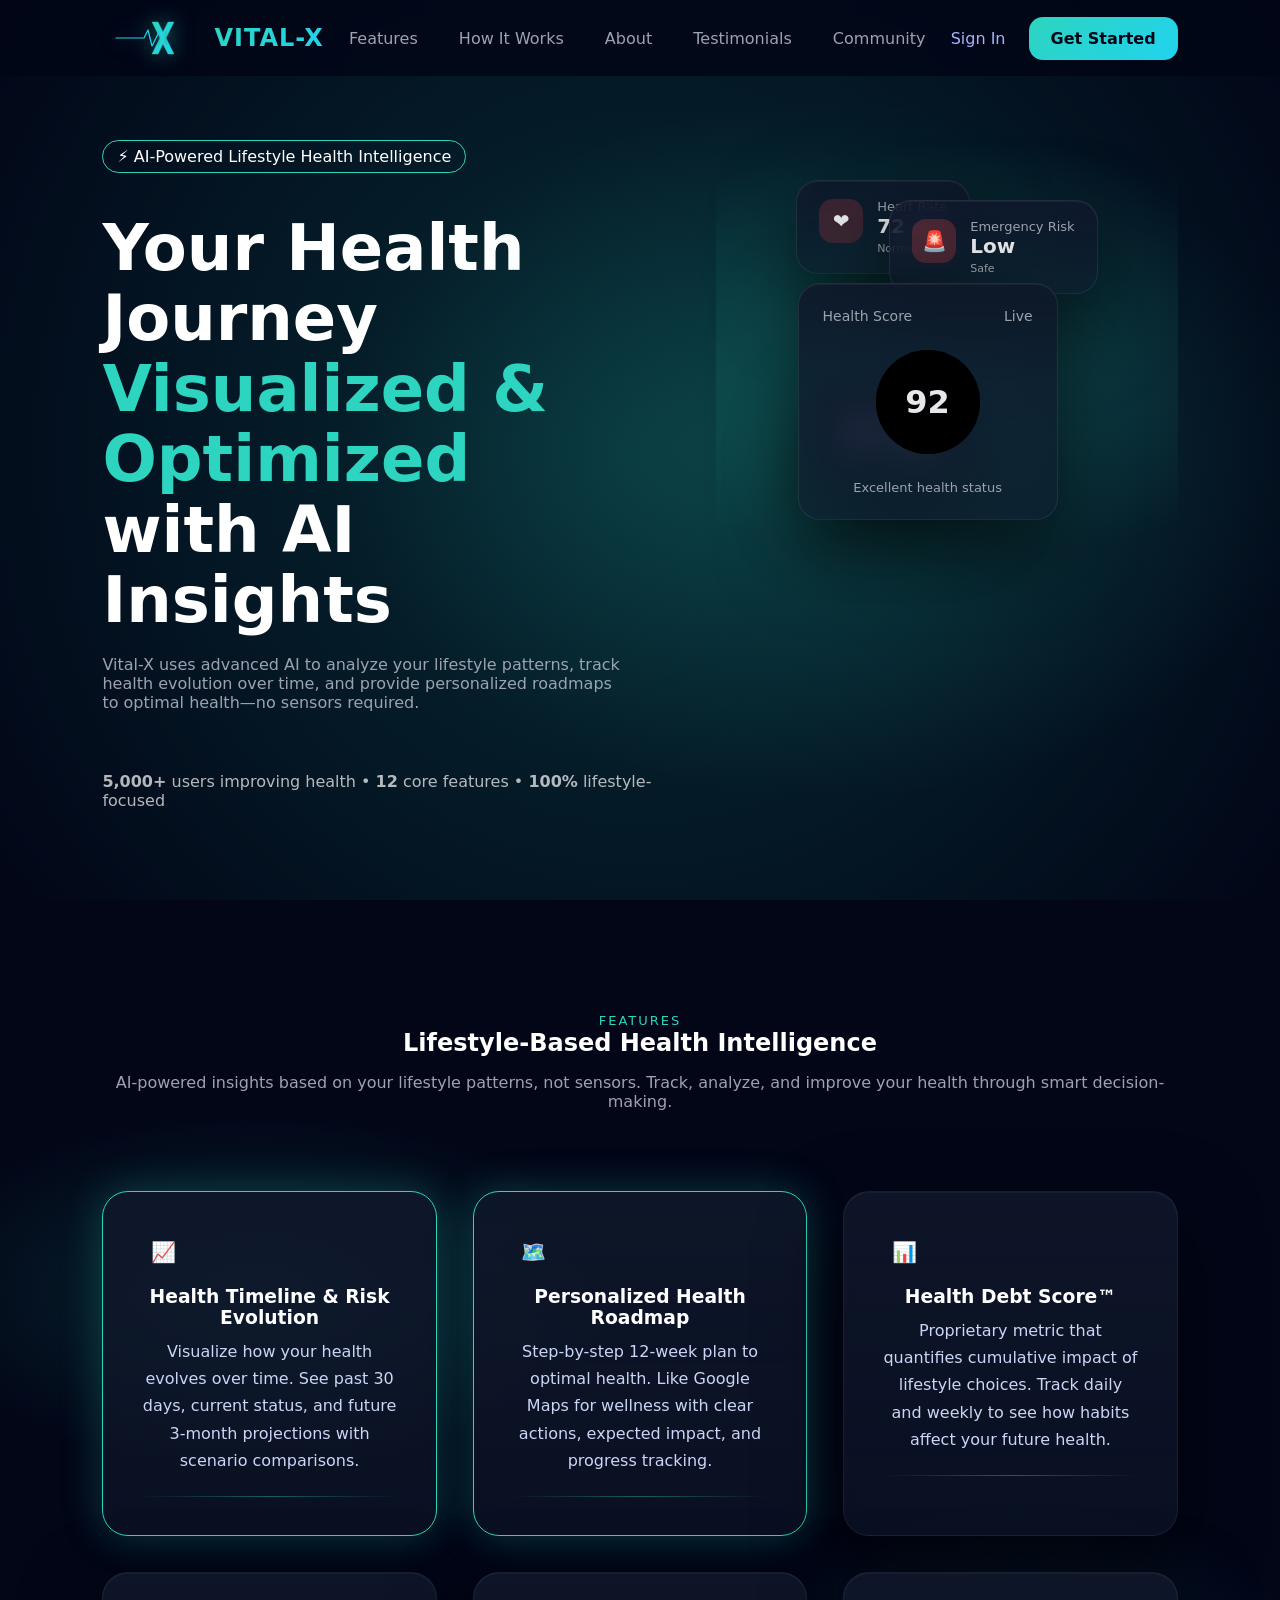
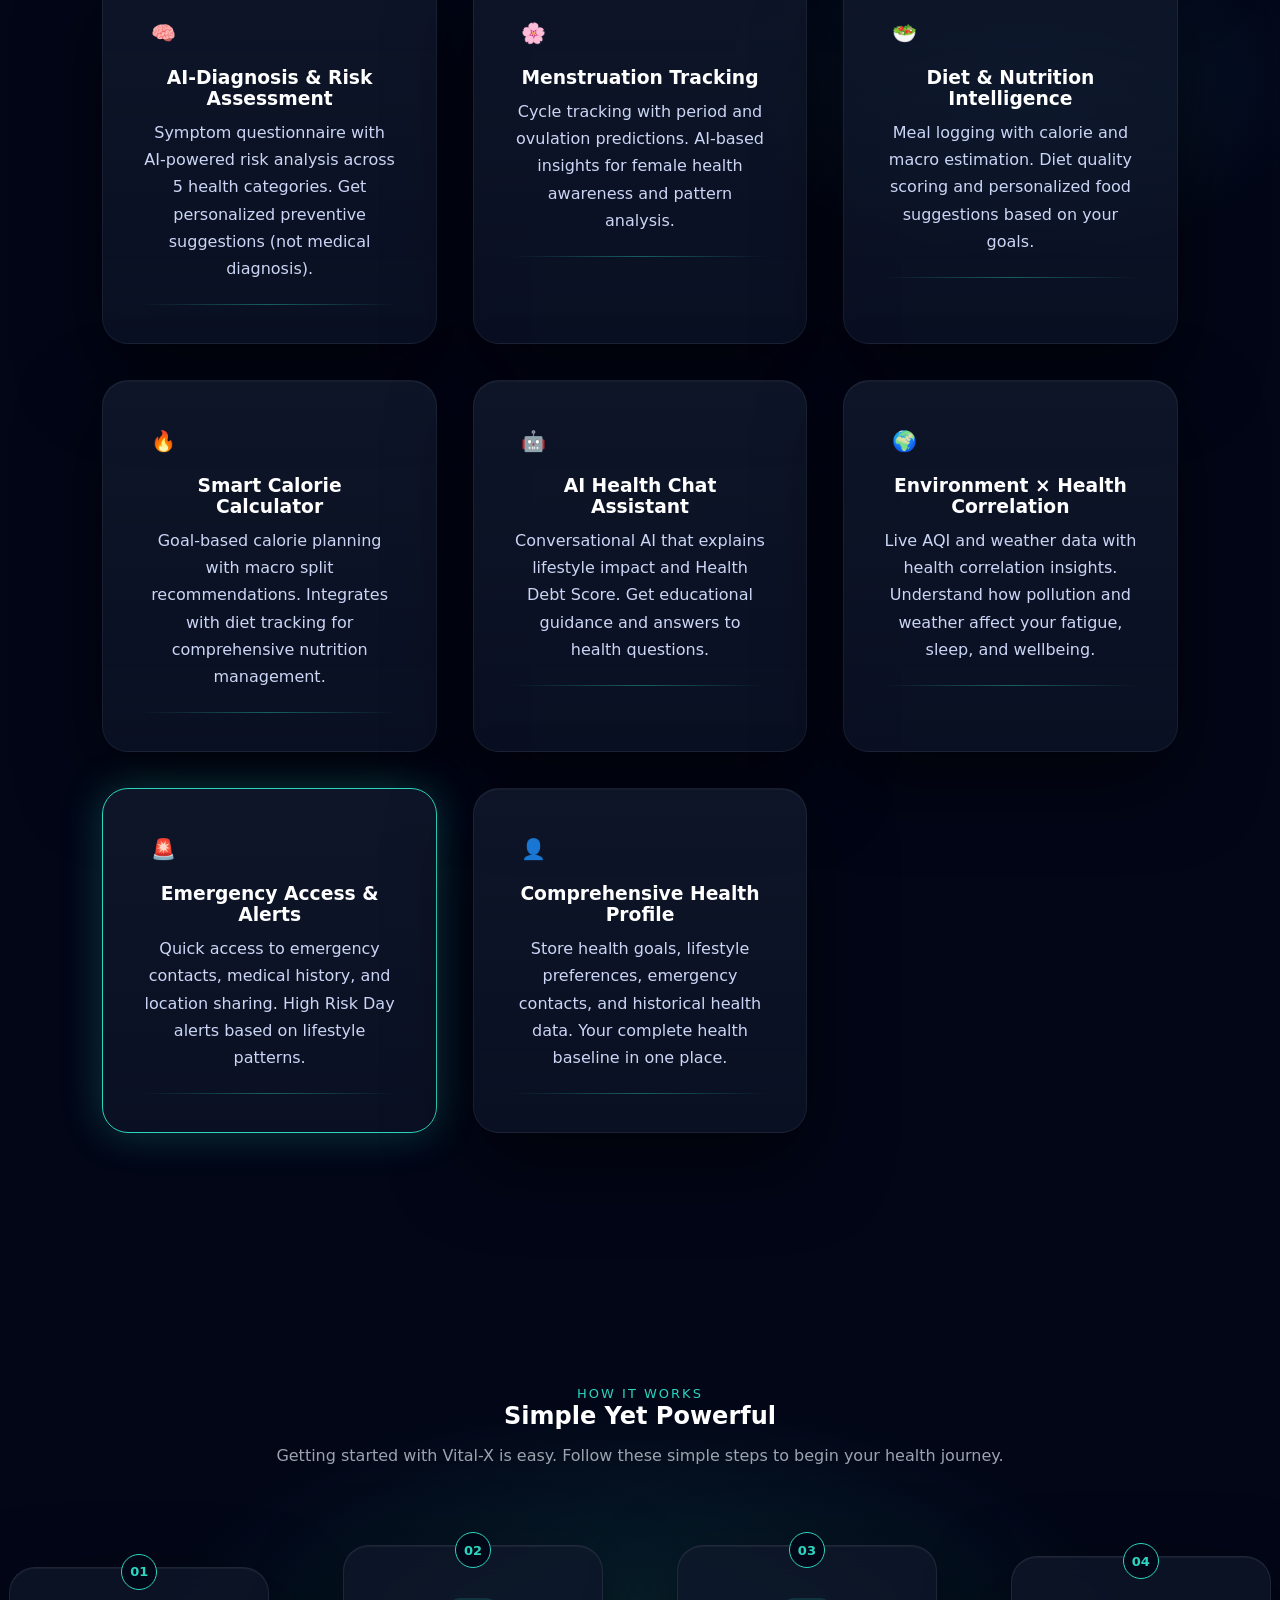
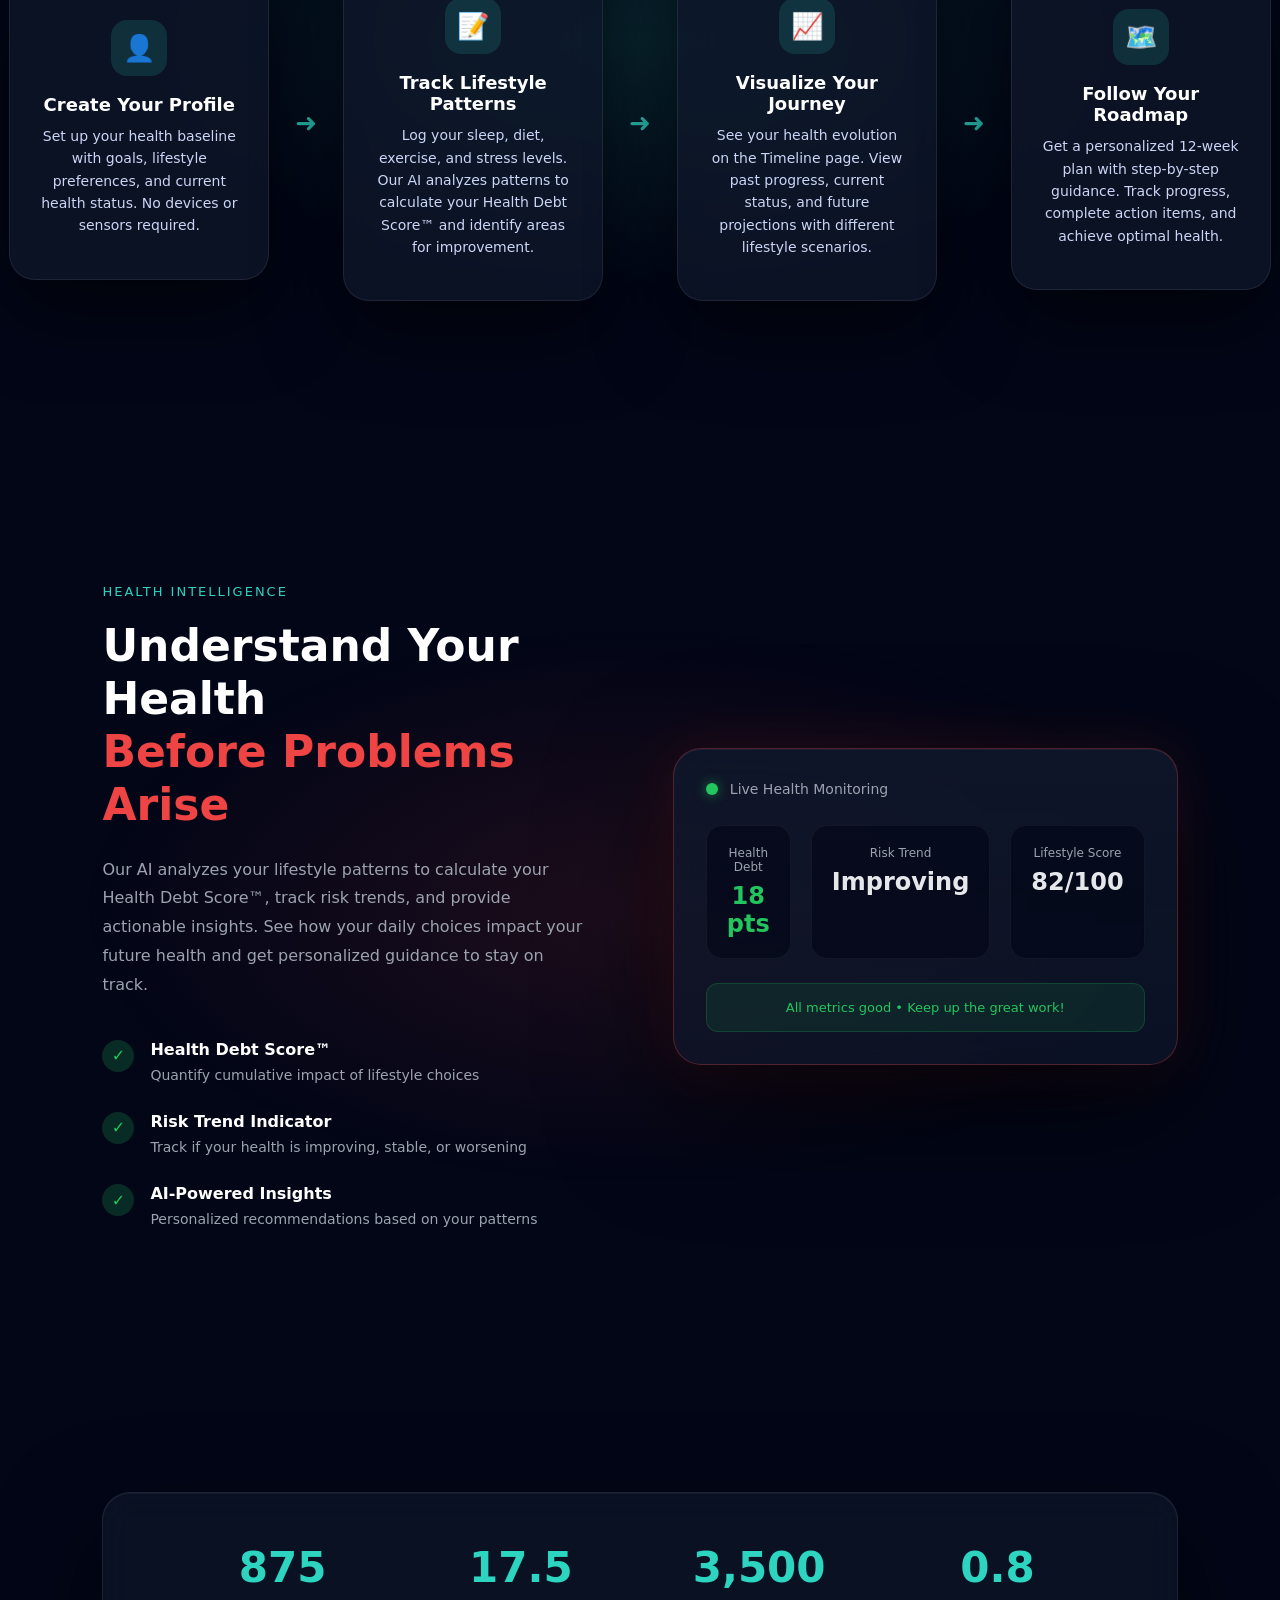
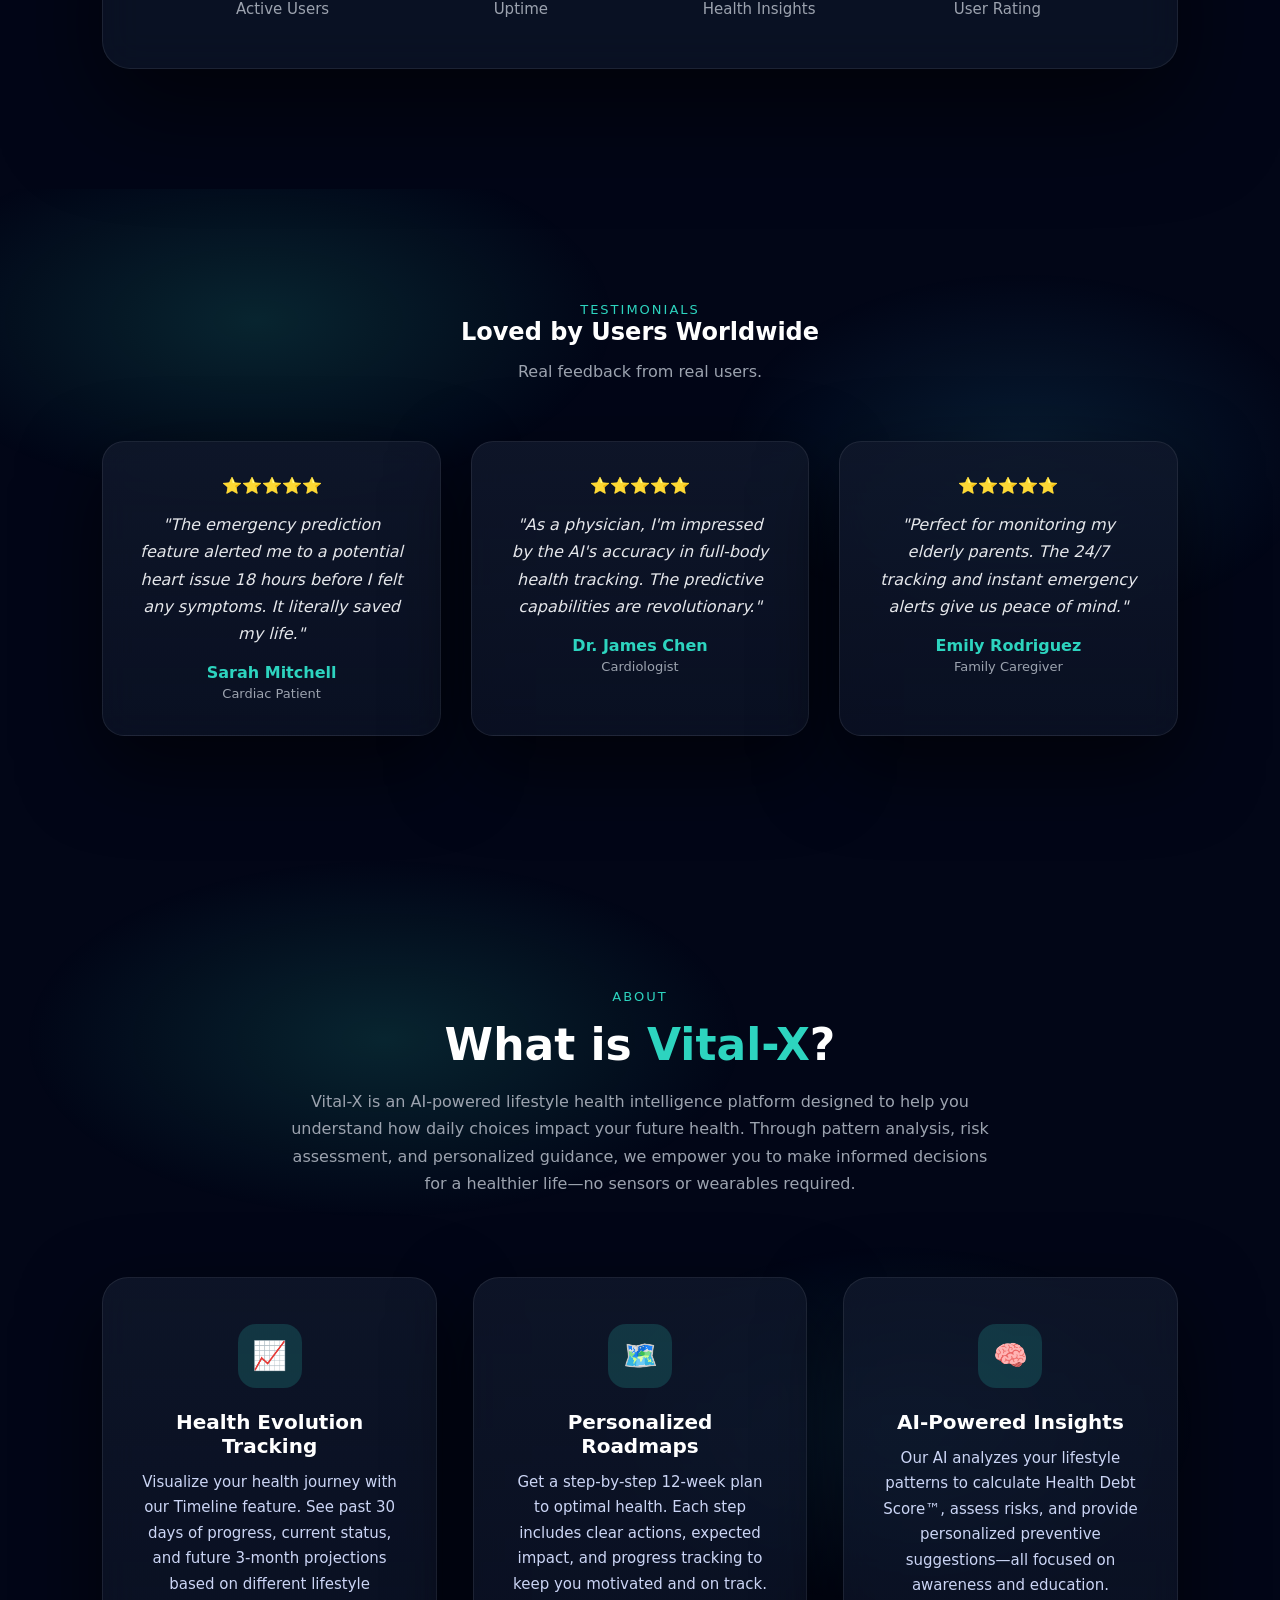
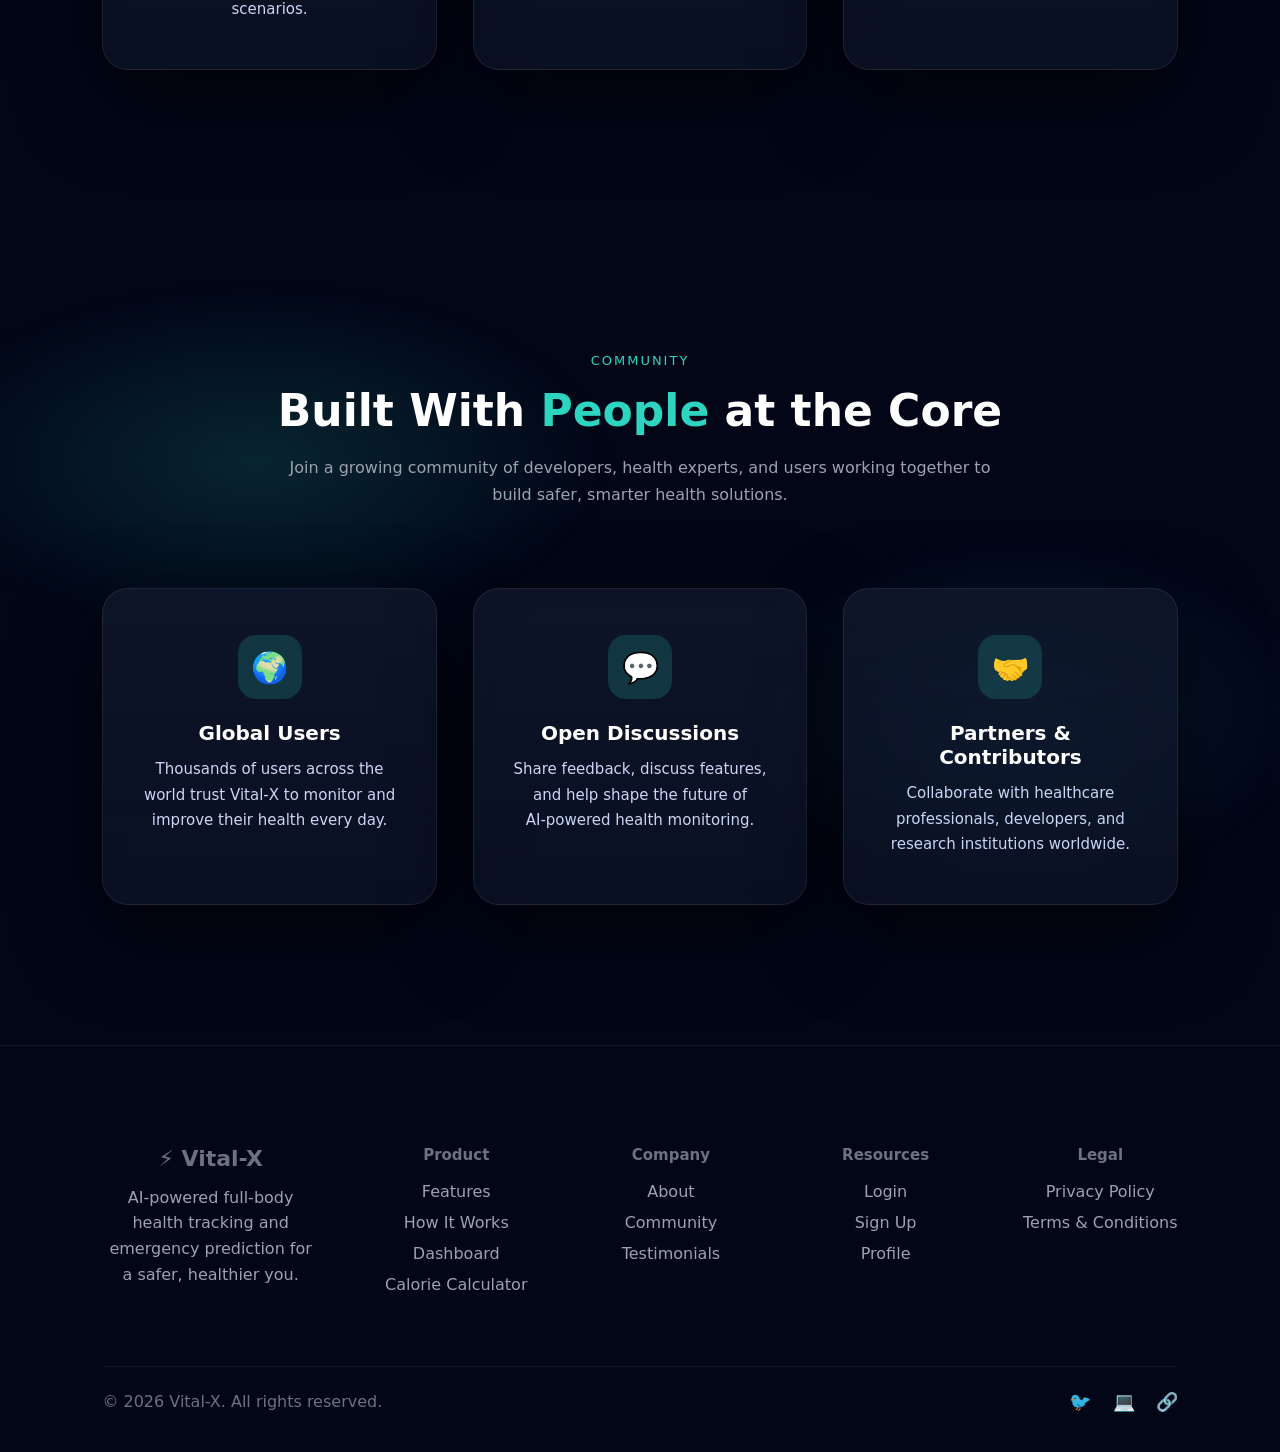
==== commit d3b82a32: "Initial commit" ====
--- a/frontend/Index.html
+++ b/frontend/Index.html
@@ -6,6 +6,7 @@
     <title>Vital-X – Intelligent Health Monitoring</title>
     <meta name="viewport" content="width=device-width, initial-scale=1.0" />
     <link rel="stylesheet" href="landing/landing.css" />
+    <link rel="stylesheet" href="landing/logo-animation.css" />
 </head>
 
 <body>
@@ -13,7 +14,43 @@
     <!-- NAVBAR -->
     <header class="navbar">
         <div class="nav-left">
-            <div class="logo">⚡ Vital-X</div>
+            <a href="Index.html" class="logo-container">
+                <svg class="vital-x-logo" viewBox="0 0 200 100" xmlns="http://www.w3.org/2000/svg">
+
+                    <!-- Thick Solid X (matching VITAL-X font style) -->
+                    <g transform="translate(100, 10)">
+                        <defs>
+                            <linearGradient id="xGradient" x1="0%" y1="0%" x2="100%" y2="100%">
+                                <stop offset="0%" style="stop-color:#2dd4bf;stop-opacity:1" />
+                                <stop offset="100%" style="stop-color:#22d3ee;stop-opacity:1" />
+                            </linearGradient>
+                        </defs>
+
+                        <!-- Left diagonal of X (thick filled) -->
+                        <path d="M 0 0 L 15 0 L 55 80 L 40 80 Z" fill="url(#xGradient)" stroke="#2dd4bf"
+                            stroke-width="1" />
+
+                        <!-- Right diagonal of X (thick filled) -->
+                        <path d="M 40 0 L 55 0 L 15 80 L 0 80 Z" fill="url(#xGradient)" stroke="#2dd4bf"
+                            stroke-width="1" />
+
+                        <!-- Rib cage pattern overlay -->
+                        <g class="rib-cage" stroke="#1a9b87" stroke-width="1.5" fill="none" opacity="0.4">
+                            <path d="M 15 20 Q 20 40 15 60" />
+                            <path d="M 18 25 Q 23 40 18 55" />
+                            <path d="M 37 20 Q 32 40 37 60" />
+                            <path d="M 34 25 Q 29 40 34 55" />
+                        </g>
+                    </g>
+
+
+                    <!-- Heartbeat Pulse Line (FLOWING THROUGH the X) -->
+                    <path class="pulse-line"
+                        d="M 10 50 L 80 50 L 90 30 L 100 70 L 110 50 L 120 30 L 130 70 L 140 50 L 190 50"
+                        stroke="#22d3ee" stroke-width="3" fill="none" stroke-linecap="round" stroke-linejoin="round" />
+                </svg>
+                <span class="logo-text">VITAL-X</span>
+            </a>
         </div>
 
         <nav class="nav-center">
@@ -40,18 +77,17 @@
 
         <!-- LEFT -->
         <div class="hero-left">
-            <span class="pill">⚡ AI‑Powered Full‑Body Health Intelligence</span>
+            <span class="pill">⚡ AI‑Powered Lifestyle Health Intelligence</span>
 
             <h1>
-                Live Full‑Body Health<br>
-                <span>Tracking & Emergency</span><br>
-                Prediction System
+                Your Health Journey<br>
+                <span>Visualized & Optimized</span><br>
+                with AI Insights
             </h1>
 
             <p>
-                Vital-X uses advanced AI to continuously monitor your entire body,
-                predict health emergencies before they happen, and deliver real‑time insights
-                that could save your life.
+                Vital-X uses advanced AI to analyze your lifestyle patterns, track health evolution over time,
+                and provide personalized roadmaps to optimal health—no sensors required.
             </p>
 
             <div class="hero-cta">
@@ -63,8 +99,9 @@
             </div>
 
             <div class="trust">
-                <strong>5,000+</strong> users trust Vital-X • <strong>99.9%</strong> uptime • <strong>&lt;60s</strong>
-                emergency response
+                <strong>5,000+</strong> users improving health • <strong>12</strong> core features •
+                <strong>100%</strong>
+                lifestyle-focused
             </div>
         </div>
 
@@ -76,7 +113,7 @@
 
                     <!-- Heart -->
                     <!-- Heart -->
-                    <div class="glass-card small heart draggable">
+                    <div class="glass-card small heart draggable floating">
                         <div class="icon heart">❤️</div>
                         <div>
                             <p class="label">Heart Rate</p>
@@ -86,7 +123,7 @@
                     </div>
 
                     <!-- Emergency Risk -->
-                    <div class="glass-card small emergency draggable">
+                    <div class="glass-card small emergency draggable floating">
                         <div class="icon emergency-icon">🚨</div>
                         <div>
                             <p class="label">Emergency Risk</p>
@@ -96,7 +133,7 @@
                     </div>
 
                     <!-- SpO2 -->
-                    <div class="glass-card small spo2 draggable">
+                    <div class="glass-card small spo2 draggable floating">
                         <div class="icon wave">💓</div>
                         <div>
                             <p class="label">SpO2</p>
@@ -106,7 +143,7 @@
                     </div>
 
                     <!-- Score -->
-                    <div class="glass-card large score draggable">
+                    <div class="glass-card large score draggable floating pulse-glow">
                         <div class="score-header">
                             <span>Health Score</span>
                             <span class="live">Live</span>
@@ -131,65 +168,88 @@
     <!-- FEATURES -->
     <section class="section" id="features">
         <span class="section-tag">FEATURES</span>
-        <h2>Complete Full‑Body Health Intelligence</h2>
+        <h2>Lifestyle-Based Health Intelligence</h2>
         <p class="section-sub">
-            Enterprise‑grade AI protection for your entire body, predicting emergencies before they happen.
+            AI-powered insights based on your lifestyle patterns, not sensors. Track, analyze, and improve your health
+            through smart decision-making.
         </p>
 
         <div class="features-grid">
+            <div class="feature-card highlight">
+                <div class="icon">📈</div>
+                <h3>Health Timeline & Risk Evolution</h3>
+                <p>Visualize how your health evolves over time. See past 30 days, current status, and future 3-month
+                    projections with scenario comparisons.</p>
+            </div>
+
+            <div class="feature-card highlight">
+                <div class="icon">🗺️</div>
+                <h3>Personalized Health Roadmap</h3>
+                <p>Step-by-step 12-week plan to optimal health. Like Google Maps for wellness with clear actions,
+                    expected impact, and progress tracking.</p>
+            </div>
+
             <div class="feature-card">
-                <div class="icon">🧍</div>
-                <h3>Full‑Body Tracking</h3>
-                <p>Monitor every system: cardiovascular, respiratory, metabolic, neurological, and more in real‑time.
-                </p>
-            </div>
-
-            <div class="feature-card highlight">
-                <div class="icon">🚨</div>
-                <h3>Emergency Prediction</h3>
-                <p>AI predicts heart attacks, strokes, and other emergencies hours before they occur using advanced ML
-                    models.</p>
+                <div class="icon">📊</div>
+                <h3>Health Debt Score™</h3>
+                <p>Proprietary metric that quantifies cumulative impact of lifestyle choices. Track daily and weekly to
+                    see how habits affect your future health.</p>
             </div>
 
             <div class="feature-card">
                 <div class="icon">🧠</div>
-                <h3>AI‑Powered Analysis</h3>
-                <p>Deep learning algorithms analyze patterns, anomalies, and trends across all your health metrics
-                    continuously.</p>
+                <h3>AI-Diagnosis & Risk Assessment</h3>
+                <p>Symptom questionnaire with AI-powered risk analysis across 5 health categories. Get personalized
+                    preventive suggestions (not medical diagnosis).</p>
             </div>
 
             <div class="feature-card">
-                <div class="icon">⏱</div>
-                <h3>24/7 Live Monitoring</h3>
-                <p>Continuous tracking without interruption. Your health is monitored every second of every day.</p>
-            </div>
-
-            <div class="feature-card wide highlight">
-                <div class="icon">🛡</div>
-                <h3>Instant Emergency Response</h3>
-                <p>Automatic alerts to emergency contacts, healthcare providers, and services in under 60 seconds when
-                    critical events are detected.</p>
-            </div>
-
-            <div class="feature-card wide">
-                <div class="icon">📊</div>
-                <h3>3D Body Health Visualization</h3>
-                <p>Interactive 3D body model showing real‑time health status of every organ and system with color‑coded
-                    alerts.</p>
+                <div class="icon">🌸</div>
+                <h3>Menstruation Tracking</h3>
+                <p>Cycle tracking with period and ovulation predictions. AI-based insights for female health awareness
+                    and pattern analysis.</p>
             </div>
 
             <div class="feature-card">
-                <div class="icon">🔔</div>
-                <h3>Smart Predictive Alerts</h3>
-                <p>Get notified about potential health issues, medication reminders, and lifestyle recommendations
-                    before problems arise.</p>
+                <div class="icon">🥗</div>
+                <h3>Diet & Nutrition Intelligence</h3>
+                <p>Meal logging with calorie and macro estimation. Diet quality scoring and personalized food
+                    suggestions based on your goals.</p>
+            </div>
+
+            <div class="feature-card">
+                <div class="icon">🔥</div>
+                <h3>Smart Calorie Calculator</h3>
+                <p>Goal-based calorie planning with macro split recommendations. Integrates with diet tracking for
+                    comprehensive nutrition management.</p>
             </div>
 
             <div class="feature-card">
                 <div class="icon">🤖</div>
-                <h3>AI Health Assistant</h3>
-                <p>Chat with an AI assistant that understands your complete health profile and provides personalized
-                    medical insights.</p>
+                <h3>AI Health Chat Assistant</h3>
+                <p>Conversational AI that explains lifestyle impact and Health Debt Score. Get educational guidance and
+                    answers to health questions.</p>
+            </div>
+
+            <div class="feature-card">
+                <div class="icon">🌍</div>
+                <h3>Environment × Health Correlation</h3>
+                <p>Live AQI and weather data with health correlation insights. Understand how pollution and weather
+                    affect your fatigue, sleep, and wellbeing.</p>
+            </div>
+
+            <div class="feature-card wide highlight">
+                <div class="icon">🚨</div>
+                <h3>Emergency Access & Alerts</h3>
+                <p>Quick access to emergency contacts, medical history, and location sharing. High Risk Day alerts based
+                    on lifestyle patterns.</p>
+            </div>
+
+            <div class="feature-card wide">
+                <div class="icon">👤</div>
+                <h3>Comprehensive Health Profile</h3>
+                <p>Store health goals, lifestyle preferences, emergency contacts, and historical health data. Your
+                    complete health baseline in one place.</p>
             </div>
         </div>
     </section>
@@ -208,11 +268,11 @@
             <!-- STEP 1 -->
             <div class="step-card">
                 <div class="step-number">01</div>
-                <div class="step-icon">⌚</div>
-                <h3>Connect Your Devices</h3>
-                <p>
-                    Link your smartwatch, fitness tracker, or any compatible
-                    health device to start collecting real‑time health data.
+                <div class="step-icon">👤</div>
+                <h3>Create Your Profile</h3>
+                <p>
+                    Set up your health baseline with goals, lifestyle preferences,
+                    and current health status. No devices or sensors required.
                 </p>
             </div>
 
@@ -221,12 +281,12 @@
 
             <div class="step-card">
                 <div class="step-number">02</div>
-                <div class="step-icon">🧠</div>
-                <h3>AI Analyzes Full‑Body Data</h3>
-                <p>
-                    Our advanced AI processes all your health metrics continuously,
-                    building a complete picture of your body and identifying patterns,
-                    anomalies, and potential emergency risks.
+                <div class="step-icon">📝</div>
+                <h3>Track Lifestyle Patterns</h3>
+                <p>
+                    Log your sleep, diet, exercise, and stress levels.
+                    Our AI analyzes patterns to calculate your Health Debt Score™
+                    and identify areas for improvement.
                 </p>
             </div>
 
@@ -235,11 +295,12 @@
 
             <div class="step-card">
                 <div class="step-number">03</div>
-                <div class="step-icon">🚨</div>
-                <h3>Emergency Prediction</h3>
-                <p>
-                    AI predicts potential health emergencies hours in advance,
-                    giving you and your healthcare team time to take preventive action.
+                <div class="step-icon">📈</div>
+                <h3>Visualize Your Journey</h3>
+                <p>
+                    See your health evolution on the Timeline page.
+                    View past progress, current status, and future projections
+                    with different lifestyle scenarios.
                 </p>
             </div>
 
@@ -248,52 +309,51 @@
 
             <div class="step-card">
                 <div class="step-number">04</div>
-                <div class="step-icon">🔔</div>
-                <h3>Instant Alerts & Response</h3>
-                <p>
-                    Receive real‑time alerts for anomalies, emergency predictions,
-                    and get automatic emergency response activation when critical events are detected.
-                </p>
-            </div>
-
-        </div>
-    </section>
-
-    <!-- EMERGENCY PREDICTION HIGHLIGHT -->
+                <div class="step-icon">🗺️</div>
+                <h3>Follow Your Roadmap</h3>
+                <p>
+                    Get a personalized 12-week plan with step-by-step guidance.
+                    Track progress, complete action items, and achieve optimal health.
+                </p>
+            </div>
+
+        </div>
+    </section>
+
+    <!-- HEALTH INTELLIGENCE HIGHLIGHT -->
     <section class="emergency-section">
         <div class="emergency-content">
             <div class="emergency-left">
-                <span class="section-tag">EMERGENCY PREDICTION</span>
+                <span class="section-tag">HEALTH INTELLIGENCE</span>
                 <h2>
-                    Predict Health Emergencies<br>
-                    <span>Before They Happen</span>
+                    Understand Your Health<br>
+                    <span>Before Problems Arise</span>
                 </h2>
                 <p>
-                    Our AI analyzes thousands of data points from your body to predict potential
-                    health emergencies like heart attacks, strokes, and other critical events
-                    hours or even days in advance. This early warning system gives you and your
-                    healthcare team valuable time to take preventive action.
+                    Our AI analyzes your lifestyle patterns to calculate your Health Debt Score™,
+                    track risk trends, and provide actionable insights. See how your daily choices
+                    impact your future health and get personalized guidance to stay on track.
                 </p>
                 <div class="emergency-features">
                     <div class="emergency-feature">
                         <span class="check">✓</span>
                         <div>
-                            <strong>Heart Attack Prediction</strong>
-                            <p>Detect warning signs up to 24 hours in advance</p>
+                            <strong>Health Debt Score™</strong>
+                            <p>Quantify cumulative impact of lifestyle choices</p>
                         </div>
                     </div>
                     <div class="emergency-feature">
                         <span class="check">✓</span>
                         <div>
-                            <strong>Stroke Risk Assessment</strong>
-                            <p>Continuous monitoring of neurological patterns</p>
+                            <strong>Risk Trend Indicator</strong>
+                            <p>Track if your health is improving, stable, or worsening</p>
                         </div>
                     </div>
                     <div class="emergency-feature">
                         <span class="check">✓</span>
                         <div>
-                            <strong>Automatic Emergency Response</strong>
-                            <p>Instant alerts to contacts & services in &lt;60s</p>
+                            <strong>AI-Powered Insights</strong>
+                            <p>Personalized recommendations based on your patterns</p>
                         </div>
                     </div>
                 </div>
@@ -302,24 +362,24 @@
                 <div class="emergency-card">
                     <div class="emergency-header">
                         <span class="pulse-dot"></span>
-                        <span>Live Emergency Monitoring</span>
+                        <span>Live Health Monitoring</span>
                     </div>
                     <div class="emergency-stats">
                         <div class="emergency-stat">
-                            <p>Risk Level</p>
-                            <h3 class="risk-low">Low</h3>
+                            <p>Health Debt</p>
+                            <h3 class="risk-low">18 pts</h3>
                         </div>
                         <div class="emergency-stat">
-                            <p>Last Prediction</p>
-                            <h3>None</h3>
+                            <p>Risk Trend</p>
+                            <h3>Improving</h3>
                         </div>
                         <div class="emergency-stat">
-                            <p>Response Time</p>
-                            <h3>&lt;60s</h3>
+                            <p>Lifestyle Score</p>
+                            <h3>82/100</h3>
                         </div>
                     </div>
                     <div class="emergency-status">
-                        <p>All systems normal • Monitoring active</p>
+                        <p>All metrics good • Keep up the great work!</p>
                     </div>
                 </div>
             </div>
@@ -397,40 +457,38 @@
         </h2>
 
         <p class="about-intro">
-            Vital-X is an AI‑powered full‑body health intelligence platform designed to
-            continuously monitor every system in your body, predict health emergencies before they occur,
-            and provide real‑time insights that could save your life. Our advanced machine learning models
-            analyze patterns across cardiovascular, respiratory, metabolic, and neurological systems to
-            detect risks hours or even days in advance.
+            Vital-X is an AI‑powered lifestyle health intelligence platform designed to
+            help you understand how daily choices impact your future health. Through pattern analysis,
+            risk assessment, and personalized guidance, we empower you to make informed decisions
+            for a healthier life—no sensors or wearables required.
         </p>
 
         <div class="about-grid">
+
+            <div class="about-card">
+                <div class="about-icon">📈</div>
+                <h3>Health Evolution Tracking</h3>
+                <p>
+                    Visualize your health journey with our Timeline feature. See past 30 days of progress,
+                    current status, and future 3-month projections based on different lifestyle scenarios.
+                </p>
+            </div>
+
+            <div class="about-card">
+                <div class="about-icon">🗺️</div>
+                <h3>Personalized Roadmaps</h3>
+                <p>
+                    Get a step-by-step 12-week plan to optimal health. Each step includes clear actions,
+                    expected impact, and progress tracking to keep you motivated and on track.
+                </p>
+            </div>
 
             <div class="about-card">
                 <div class="about-icon">🧠</div>
-                <h3>AI‑Driven Emergency Prediction</h3>
-                <p>
-                    Advanced machine learning models analyze your complete health profile to identify
-                    hidden patterns and predict emergencies like heart attacks, strokes, and other
-                    critical events hours before they occur.
-                </p>
-            </div>
-
-            <div class="about-card">
-                <div class="about-icon">🧍</div>
-                <h3>Full‑Body Health Tracking</h3>
-                <p>
-                    Monitor every system in your body in real‑time: heart, lungs, brain, metabolism,
-                    immune system, and more. See your complete health status in an interactive 3D model.
-                </p>
-            </div>
-
-            <div class="about-card">
-                <div class="about-icon">🚨</div>
-                <h3>Instant Emergency Response</h3>
-                <p>
-                    When critical events are predicted or detected, the system automatically alerts
-                    emergency contacts, healthcare providers, and emergency services in under 60 seconds.
+                <h3>AI-Powered Insights</h3>
+                <p>
+                    Our AI analyzes your lifestyle patterns to calculate Health Debt Score™, assess risks,
+                    and provide personalized preventive suggestions—all focused on awareness and education.
                 </p>
             </div>
 
@@ -542,7 +600,6 @@
 
     </footer>
 
-
     <script src="landing/landing.js"></script>
 </body>
 
--- a/frontend/landing/logo-animation.css
+++ b/frontend/landing/logo-animation.css
@@ -0,0 +1,100 @@
+/* ================= ANIMATED LOGO STYLES ================= */
+
+.logo-container {
+    display: flex;
+    align-items: center;
+    gap: 12px;
+    cursor: pointer;
+    transition: transform 0.3s ease;
+    text-decoration: none;
+    color: inherit;
+}
+
+.logo-container:hover {
+    transform: scale(1.05);
+    text-decoration: none;
+}
+
+/* Animated Logo SVG */
+.vital-x-logo {
+    width: 100px;
+    height: 40px;
+    filter: drop-shadow(0 0 10px rgba(45, 212, 191, 0.5));
+}
+
+/* Pulse animation for the heartbeat line */
+@keyframes heartbeat-pulse {
+
+    0%,
+    100% {
+        stroke-dashoffset: 0;
+        opacity: 1;
+    }
+
+    50% {
+        stroke-dashoffset: 100;
+        opacity: 0.6;
+    }
+}
+
+.pulse-line {
+    stroke-dasharray: 200;
+    animation: heartbeat-pulse 2s ease-in-out infinite;
+}
+
+/* Glow animation for the X */
+@keyframes logo-glow {
+
+    0%,
+    100% {
+        filter: drop-shadow(0 0 5px rgba(45, 212, 191, 0.3));
+    }
+
+    50% {
+        filter: drop-shadow(0 0 15px rgba(45, 212, 191, 0.8));
+    }
+}
+
+.vital-x-logo {
+    animation: logo-glow 3s ease-in-out infinite;
+}
+
+/* Rib cage pulse */
+@keyframes rib-pulse {
+
+    0%,
+    100% {
+        opacity: 0.6;
+    }
+
+    50% {
+        opacity: 1;
+    }
+}
+
+.rib-cage {
+    animation: rib-pulse 2s ease-in-out infinite;
+}
+
+/* Logo text */
+.logo-text {
+    font-size: 24px;
+    font-weight: 700;
+    background: linear-gradient(135deg, #2dd4bf, #22d3ee);
+    -webkit-background-clip: text;
+    -webkit-text-fill-color: transparent;
+    background-clip: text;
+    letter-spacing: 1px;
+}
+
+/* Responsive */
+@media (max-width: 768px) {
+    .vital-x-logo {
+        width: 80px;
+        height: 35px;
+    }
+
+    .logo-text {
+        font-size: 20px;
+    }
+}
